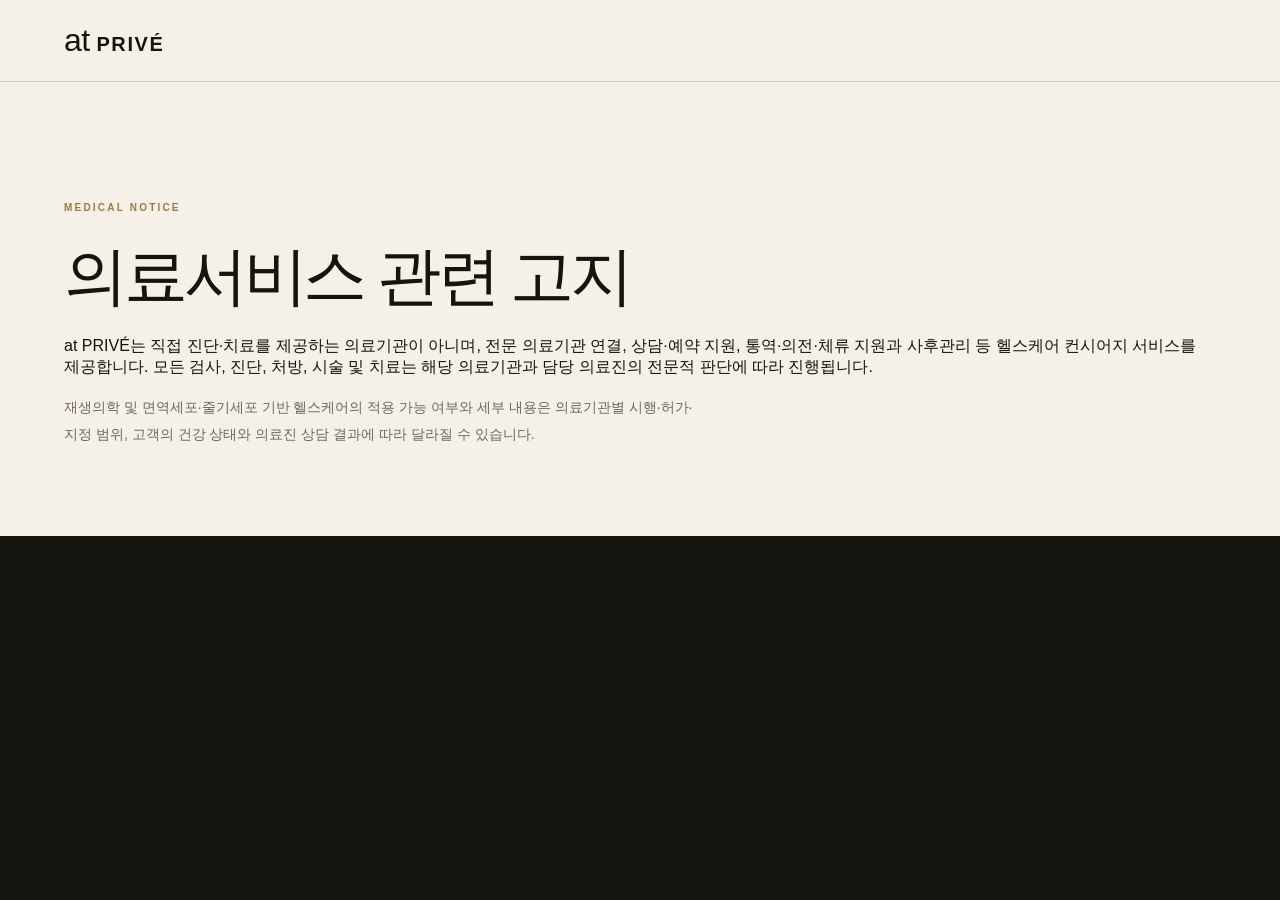
==== medical-notice.html @ 0935069a "Build at PRIVÉ private healthcare V1" ====
<!doctype html><html lang="ko"><head><meta charset="utf-8"><meta name="viewport" content="width=device-width,initial-scale=1"><title>Medical Notice | at PRIVÉ</title><link rel="stylesheet" href="assets/css/styles.css"><link rel="stylesheet" href="assets/css/programs.css"></head><body class="program-detail-page"><header class="sub-header"><a class="brand dark-brand" href="index.html"><span class="brand-at">at</span><span class="brand-prive">PRIVÉ</span></a></header><main><section class="program-hero"><p class="kicker gold">MEDICAL NOTICE</p><h1 style="font-size:64px">의료서비스 관련 고지</h1><p>at PRIVÉ는 직접 진단·치료를 제공하는 의료기관이 아니며, 전문 의료기관 연결, 상담·예약 지원, 통역·의전·체류 지원과 사후관리 등 헬스케어 컨시어지 서비스를 제공합니다. 모든 검사, 진단, 처방, 시술 및 치료는 해당 의료기관과 담당 의료진의 전문적 판단에 따라 진행됩니다.</p><p>재생의학 및 면역세포·줄기세포 기반 헬스케어의 적용 가능 여부와 세부 내용은 의료기관별 시행·허가·지정 범위, 고객의 건강 상태와 의료진 상담 결과에 따라 달라질 수 있습니다.</p></section></main></body></html>
---- assets/css/styles.css ----
:root{
  --ink:#15140f;--ink2:#211e17;--paper:#f5f1e9;--paper2:#ebe5d9;--gold:#b99a61;--gold2:#d8c6a0;
  --white:#fffdf8;--muted:#8a8275;--line:rgba(22,20,15,.15);--line-light:rgba(255,255,255,.16);
  --sans:'Yoon Gothic','윤고딕','YoonGothic','Noto Sans KR','Apple SD Gothic Neo','Malgun Gothic',Arial,sans-serif;
  --header:82px;
}
*{box-sizing:border-box}html{scroll-behavior:smooth;background:var(--ink)}body{margin:0;font-family:var(--sans);color:var(--ink);background:var(--paper);-webkit-font-smoothing:antialiased}a{color:inherit;text-decoration:none}button,input,select,textarea{font:inherit}.noise{position:fixed;inset:0;pointer-events:none;z-index:999;opacity:.035;background-image:url("data:image/svg+xml,%3Csvg viewBox='0 0 180 180' xmlns='http://www.w3.org/2000/svg'%3E%3Cfilter id='n'%3E%3CfeTurbulence type='fractalNoise' baseFrequency='.8' numOctaves='3' stitchTiles='stitch'/%3E%3C/filter%3E%3Crect width='100%25' height='100%25' filter='url(%23n)' opacity='.7'/%3E%3C/svg%3E")}.site-header{position:fixed;z-index:100;top:0;left:0;right:0;height:var(--header);display:flex;align-items:center;padding:0 5vw;color:var(--white);border-bottom:1px solid rgba(255,255,255,.12);background:linear-gradient(180deg,rgba(8,8,7,.75),rgba(8,8,7,.08));backdrop-filter:blur(12px);transition:.3s}.site-header.scrolled{background:rgba(13,12,10,.92)}.brand{display:flex;position:relative;align-items:baseline;min-width:280px;letter-spacing:-.04em}.brand-at{font-size:32px;font-weight:300}.brand-prive{margin-left:7px;font-size:20px;font-weight:700;letter-spacing:.08em}.brand small{position:absolute;top:52px;left:0;font-size:7px;letter-spacing:.18em;opacity:.7}.desktop-nav{display:flex;margin-left:auto;gap:27px}.desktop-nav a,.header-cta{font-size:9px;letter-spacing:.16em;font-weight:700}.desktop-nav a{opacity:.78;transition:.2s}.desktop-nav a:hover{opacity:1;color:var(--gold2)}.header-cta{margin-left:34px;padding:14px 18px;border:1px solid rgba(255,255,255,.6)}.menu-toggle{display:none;margin-left:auto;background:none;border:0;width:42px;height:42px}.menu-toggle span{display:block;width:24px;height:1px;background:currentColor;margin:6px auto}.mobile-menu{display:none}.snap-shell{height:100svh;overflow-y:auto;scroll-snap-type:y mandatory;scroll-behavior:smooth}.chapter{position:relative;min-height:100svh;scroll-snap-align:start;scroll-snap-stop:always;overflow:hidden}.dark{background:var(--ink);color:var(--white)}.ivory{background:var(--paper);color:var(--ink)}.section-shell{width:min(1480px,90vw);height:100%;min-height:100svh;margin:auto;padding:calc(var(--header) + 34px) 0 44px;display:flex;flex-direction:column;justify-content:center}.kicker{margin:0 0 20px;font-size:10px;letter-spacing:.22em;font-weight:700}.gold{color:#9e7b3d}.button{display:inline-flex;min-height:46px;align-items:center;justify-content:center;padding:0 22px;font-size:9px;font-weight:700;letter-spacing:.13em;border:1px solid transparent;transition:.25s}.button.light{background:var(--white);color:var(--ink)}.button.outline{border-color:rgba(255,255,255,.38);color:var(--white);align-self:flex-start}.dark-button{background:var(--ink);color:var(--white)}.text-link{display:inline-flex;gap:18px;align-items:center;font-size:9px;font-weight:700;letter-spacing:.14em;padding-bottom:7px;border-bottom:1px solid currentColor}.text-link.dark{color:var(--ink)}.reveal{opacity:0;transform:translateY(18px);transition:opacity .8s ease,transform .8s ease}.reveal.visible{opacity:1;transform:none}
.hero{background:radial-gradient(circle at 70% 48%,#403724 0,#1b1913 36%,#0c0c0a 72%);color:var(--white)}.hero-inner{position:relative;z-index:3;width:min(1500px,88vw);height:100svh;margin:auto;padding-top:var(--header);display:grid;grid-template-columns:.95fr 1.05fr;align-items:center;gap:6vw}.hero-glow{position:absolute;width:42vw;height:42vw;right:4vw;top:18vh;background:radial-gradient(circle,rgba(212,186,132,.12),transparent 65%);filter:blur(10px)}.hero-orbit{position:absolute;border:1px solid rgba(214,194,155,.11);border-radius:50%;right:-8vw;top:5vh}.orbit-a{width:68vw;height:68vw;animation:spin 60s linear infinite}.orbit-b{width:48vw;height:48vw;right:2vw;top:20vh;animation:spinReverse 42s linear infinite}.hero-copy h1{margin:0 0 27px;font-size:clamp(46px,5.4vw,82px);font-weight:300;line-height:1.08;letter-spacing:-.065em}.hero-copy h1 em{font-style:normal;color:var(--gold2)}.hero-lead{max-width:670px;margin:0;color:rgba(255,255,255,.62);font-size:14px;line-height:1.9}.hero-lead strong{color:var(--white);font-weight:500}.hero-actions{display:flex;gap:30px;align-items:center;margin-top:32px}.hero-promise{display:flex;gap:26px;margin-top:36px;font-size:8px;letter-spacing:.16em;color:rgba(255,255,255,.5)}.hero-promise span+span:before{content:'·';margin-right:26px;color:var(--gold)}.hero-stage{position:relative;aspect-ratio:1;max-width:660px;width:100%;justify-self:end}.stage-ring{position:absolute;border:1px solid rgba(214,194,155,.16);border-radius:50%;inset:4%;animation:spin 38s linear infinite}.stage-ring.r2{inset:19%;border-color:rgba(214,194,155,.23);animation:spinReverse 28s linear infinite}.stage-ring.r3{inset:35%;border-color:rgba(214,194,155,.28);animation:spin 21s linear infinite}.stage-core{position:absolute;inset:39%;display:flex;flex-direction:column;align-items:center;justify-content:center;border-radius:50%;background:radial-gradient(circle,rgba(216,198,160,.18),rgba(255,255,255,.02));box-shadow:0 0 80px rgba(185,154,97,.12)}.stage-core small{font-size:36px;font-weight:200;line-height:.8;color:var(--gold2)}.stage-core strong{font-size:13px;letter-spacing:.14em}.stage-core span{margin-top:12px;font-size:6px;letter-spacing:.14em;opacity:.5}.stage-note{position:absolute;width:180px;padding:18px;border:1px solid rgba(255,255,255,.16);background:rgba(20,18,13,.28);backdrop-filter:blur(10px)}.stage-note b{color:var(--gold2);font-size:10px}.stage-note span{display:block;margin:18px 0 4px;font-size:9px;letter-spacing:.14em;font-weight:700}.stage-note small{font-size:8px;opacity:.52}.note-1{top:12%;left:-6%}.note-2{right:-4%;top:43%}.note-3{bottom:4%;left:9%}.scroll-cue{position:absolute;z-index:5;bottom:18px;left:50%;transform:translateX(-50%);font-size:7px;letter-spacing:.16em;opacity:.45}.scroll-cue i{display:block;width:1px;height:22px;margin:7px auto 0;background:linear-gradient(var(--white),transparent);animation:pulse 1.8s infinite}
.split-layout{display:grid;grid-template-columns:.72fr 1.28fr;gap:7vw;align-items:center}.section-title h2,.chapter-heading h2,.access-intro h2,.network-copy h2,.service-journey h2,.contact-copy h2{margin:0 0 25px;font-size:clamp(38px,4.3vw,66px);font-weight:300;line-height:1.14;letter-spacing:-.055em}.section-title>p:not(.kicker),.access-intro>p,.service-journey>p,.contact-copy>p{max-width:530px;color:#6f685c;font-size:14px;line-height:1.9}.philosophy-grid{display:grid;grid-template-columns:1fr 1fr;border-top:1px solid var(--line);border-left:1px solid var(--line)}.lux-card{min-height:285px;padding:30px;border-right:1px solid var(--line);border-bottom:1px solid var(--line);background:rgba(255,255,255,.28)}.lux-card span{font-size:9px;color:var(--gold);letter-spacing:.14em}.lux-card h3{margin:55px 0 10px;font-size:10px;letter-spacing:.16em}.lux-card strong{display:block;font-size:19px;font-weight:500}.lux-card p{margin-top:14px;color:#756e62;font-size:12px;line-height:1.75}
.chapter-heading{display:grid;grid-template-columns:1fr .65fr;gap:10vw;align-items:end;margin-bottom:42px}.chapter-heading>p{color:rgba(255,255,255,.55);font-size:13px;line-height:1.85}.journey-grid{display:grid;grid-template-columns:repeat(4,1fr);border-top:1px solid var(--line-light);border-left:1px solid var(--line-light);margin-bottom:28px}.journey-card{position:relative;min-height:360px;padding:30px;border-right:1px solid var(--line-light);border-bottom:1px solid var(--line-light);transition:.3s}.journey-card:hover{background:rgba(255,255,255,.04)}.journey-card b{font-size:12px;color:var(--gold2)}.journey-card h3{margin:82px 0 18px;font-size:17px;line-height:1.25;letter-spacing:.03em}.journey-card p{font-size:12px;line-height:1.8;color:rgba(255,255,255,.54)}.journey-card span{position:absolute;bottom:28px;left:30px;font-size:8px;letter-spacing:.15em;color:var(--gold2)}
.access-layout{display:grid;grid-template-columns:.72fr 1.28fr;gap:8vw;align-items:center}.access-list{border-top:1px solid var(--line)}.access-list a{display:grid;grid-template-columns:56px 1fr 1.1fr;gap:20px;align-items:center;min-height:77px;border-bottom:1px solid var(--line);transition:.2s}.access-list a:hover{padding-left:8px;background:rgba(255,255,255,.45)}.access-list span{font-size:10px;color:var(--gold)}.access-list strong{font-size:10px;letter-spacing:.12em}.access-list small{font-size:11px;color:#766f64}
.network{isolation:isolate}.network canvas{position:absolute;inset:0;width:100%;height:100%}.network:after{content:'';position:absolute;inset:0;background:linear-gradient(90deg,rgba(10,10,8,.95) 0,rgba(10,10,8,.52) 42%,rgba(10,10,8,.18) 70%,rgba(10,10,8,.6) 100%);z-index:1;pointer-events:none}.network-overlay{position:relative;z-index:2;width:min(1480px,90vw);height:100svh;margin:auto;display:flex;align-items:center;justify-content:space-between}.network-copy{max-width:630px}.network-copy p:not(.kicker){max-width:500px;color:rgba(255,255,255,.54);line-height:1.85;font-size:13px}.network-legend{align-self:flex-end;margin-bottom:8vh;display:grid;gap:13px;font-size:8px;letter-spacing:.13em;color:rgba(255,255,255,.6)}.network-legend i{display:inline-block;width:7px;height:7px;margin-right:11px;border:1px solid var(--gold2);border-radius:50%;box-shadow:0 0 13px var(--gold)}
.service-layout{display:grid;grid-template-columns:.8fr 1.2fr;gap:8vw;align-items:center}.journey-file{border:1px solid var(--line);background:#fbf8f1;box-shadow:0 28px 80px rgba(66,55,37,.09)}.file-head{display:flex;justify-content:space-between;padding:18px 22px;border-bottom:1px solid var(--line);font-size:8px;letter-spacing:.14em}.file-head b{font-weight:700}.journey-file ol{list-style:none;margin:0;padding:0}.journey-file li{display:grid;grid-template-columns:50px 1fr;gap:20px;padding:20px 22px;border-bottom:1px solid var(--line)}.journey-file li:last-child{border:0}.journey-file li>span{color:var(--gold);font-size:10px}.journey-file strong{display:block;font-size:10px;letter-spacing:.12em}.journey-file small{display:block;margin-top:7px;color:#746c60;font-size:11px}
.founder-layout{display:grid;grid-template-columns:.72fr 1.28fr;gap:7vw;align-items:center}.founder-photo-placeholder{height:min(70svh,700px);border:1px solid rgba(255,255,255,.17);background:radial-gradient(circle at 50% 35%,rgba(216,198,160,.12),transparent 35%),linear-gradient(145deg,#25231d,#0c0c0a);display:flex;flex-direction:column;align-items:center;justify-content:center;color:rgba(255,255,255,.35)}.founder-photo-placeholder span{font-size:10px;letter-spacing:.3em}.founder-photo-placeholder small{margin-top:14px;font-size:7px;letter-spacing:.18em}.founder-profile h2{font-size:clamp(42px,4.7vw,72px);font-weight:300;letter-spacing:-.04em;margin:0}.founder-role{color:var(--gold2);font-size:11px;letter-spacing:.13em}.founder-message{max-width:720px;margin:28px 0 34px;color:rgba(255,255,255,.68);font-size:14px;line-height:1.85}.competency-grid{display:grid;grid-template-columns:1fr 1fr;border-top:1px solid var(--line-light);border-left:1px solid var(--line-light);margin-bottom:28px}.competency-grid article{padding:20px;border-right:1px solid var(--line-light);border-bottom:1px solid var(--line-light)}.competency-grid span{font-size:8px;color:var(--gold2)}.competency-grid strong{display:block;margin:12px 0 6px;font-size:9px;letter-spacing:.1em}.competency-grid small{font-size:10px;color:rgba(255,255,255,.48)}
.contact-layout{display:grid;grid-template-columns:.8fr 1.2fr;gap:8vw;align-items:center}.contact-meta{margin-top:34px;border-top:1px solid var(--line)}.contact-meta>div{display:grid;grid-template-columns:130px 1fr;align-items:center;padding:17px 0;border-bottom:1px solid var(--line)}.contact-meta span{font-size:8px;letter-spacing:.14em;color:var(--gold)}.contact-meta a{font-size:13px}.private-form{padding:31px;border:1px solid var(--line);background:#fbf8f1}.form-top{display:flex;justify-content:space-between;margin-bottom:25px;padding-bottom:17px;border-bottom:1px solid var(--line);font-size:9px;letter-spacing:.14em}.private-form label{display:block;margin-bottom:17px;font-size:7px;letter-spacing:.13em;color:#6d6559}.private-form input,.private-form select,.private-form textarea{display:block;width:100%;margin-top:7px;padding:10px 0;background:transparent;border:0;border-bottom:1px solid #bdb4a4;border-radius:0;outline:none;color:var(--ink)}.private-form textarea{resize:vertical}.form-row{display:grid;grid-template-columns:1fr 1fr;gap:25px}.form-note{font-size:9px;line-height:1.6;color:#8b8173}.footer{position:absolute;bottom:0;left:0;right:0;display:grid;grid-template-columns:1fr 1fr 1fr;align-items:center;padding:17px 5vw;border-top:1px solid var(--line);font-size:8px}.footer>div{display:flex;gap:15px;align-items:baseline}.footer strong{font-size:15px}.footer small{letter-spacing:.08em;color:#807769}.footer p{text-align:center;color:#7e766b}.footer nav{justify-self:end;display:flex;gap:18px;letter-spacing:.12em}
.concierge-fab{position:fixed;z-index:90;right:25px;bottom:25px;width:92px;height:92px;border:1px solid rgba(216,198,160,.55);border-radius:50%;background:rgba(17,16,13,.94);color:var(--white);box-shadow:0 10px 35px rgba(0,0,0,.2);backdrop-filter:blur(12px);cursor:pointer}.concierge-fab span,.concierge-fab strong{display:block;font-size:7px;letter-spacing:.13em}.concierge-fab strong{font-size:8px;margin-top:4px}.concierge-fab i{position:absolute;top:13px;right:14px;width:7px;height:7px;border-radius:50%;background:var(--gold2);box-shadow:0 0 12px var(--gold2)}.concierge-panel{position:fixed;z-index:150;right:24px;bottom:24px;width:min(390px,calc(100vw - 48px));padding:35px;background:var(--paper);box-shadow:0 30px 90px rgba(0,0,0,.35);transform:translateY(120%);transition:.35s}.concierge-panel.open{transform:none}.concierge-panel h3{font-size:27px;font-weight:400}.concierge-panel p:not(.kicker){font-size:12px;line-height:1.8;color:#776e61}.panel-close{position:absolute;right:17px;top:12px;background:none;border:0;font-size:24px;font-weight:200;cursor:pointer}
@keyframes spin{to{transform:rotate(360deg)}}@keyframes spinReverse{to{transform:rotate(-360deg)}}@keyframes pulse{0%,100%{opacity:.2;transform:scaleY(.7)}50%{opacity:1;transform:scaleY(1)}}
@media(max-width:1120px){.desktop-nav,.header-cta{display:none}.menu-toggle{display:block;color:var(--white)}.mobile-menu{display:flex;position:fixed;z-index:95;inset:var(--header) 0 0;background:var(--paper);color:var(--ink);padding:40px 6vw;flex-direction:column;gap:25px;transform:translateY(-120%);transition:.35s}.mobile-menu.open{transform:none}.mobile-menu a{font-size:15px;letter-spacing:.08em;border-bottom:1px solid var(--line);padding-bottom:15px}.hero-inner{grid-template-columns:1fr 1fr}.hero-stage{max-width:520px}.split-layout,.access-layout,.service-layout,.founder-layout,.contact-layout{gap:4vw}.journey-grid{grid-template-columns:1fr 1fr}.journey-card{min-height:260px}.section-shell{padding-top:calc(var(--header) + 22px)}.chapter-heading{margin-bottom:24px}.founder-photo-placeholder{height:58svh}.footer{position:static;margin-top:28px}.contact .section-shell{justify-content:flex-start;padding-top:calc(var(--header) + 35px)}}
@media(max-width:760px){:root{--header:66px}.snap-shell{scroll-snap-type:y proximity}.chapter{min-height:100svh;overflow:visible}.site-header{padding:0 20px}.brand{min-width:auto}.brand-at{font-size:28px}.brand-prive{font-size:17px}.brand small{display:none}.hero-inner{height:auto;min-height:100svh;grid-template-columns:1fr;padding:calc(var(--header) + 45px) 0 55px}.hero-copy h1{font-size:51px}.hero-lead{font-size:12px}.hero-actions{align-items:flex-start;flex-direction:column}.hero-promise{gap:8px;flex-wrap:wrap}.hero-promise span+span:before{margin-right:8px}.hero-stage{display:none}.section-shell{min-height:100svh;width:88vw;padding:calc(var(--header) + 35px) 0 45px}.split-layout,.access-layout,.service-layout,.founder-layout,.contact-layout{display:block}.section-title h2,.chapter-heading h2,.access-intro h2,.network-copy h2,.service-journey h2,.contact-copy h2{font-size:42px}.philosophy-grid{margin-top:30px;grid-template-columns:1fr 1fr}.lux-card{min-height:210px;padding:20px}.lux-card h3{margin-top:30px}.chapter-heading{display:block}.chapter-heading>p{margin-bottom:24px}.journey-grid{grid-template-columns:1fr}.journey-card{min-height:190px}.journey-card h3{margin-top:35px}.access-list{margin-top:30px}.access-list a{grid-template-columns:42px 1fr}.access-list small{grid-column:2}.network-overlay{width:88vw;display:block;padding-top:calc(var(--header) + 60px)}.network-copy h2{font-size:44px}.network-legend{position:absolute;bottom:30px;left:0;margin:0}.journey-file{margin-top:30px}.founder-photo-placeholder{height:45svh;margin-bottom:35px}.founder-profile h2{font-size:48px}.competency-grid{grid-template-columns:1fr}.private-form{margin-top:30px;padding:22px}.form-row{grid-template-columns:1fr;gap:0}.footer{display:block;text-align:left;padding:20px 6vw}.footer p{text-align:left}.footer nav{margin-top:10px}.concierge-fab{width:72px;height:72px;right:14px;bottom:14px}.concierge-fab span{display:none}.contact{padding-bottom:0}}
@media(max-width:480px){.philosophy-grid{grid-template-columns:1fr}.hero-copy h1{font-size:46px}.lux-card{min-height:180px}.access-list strong{font-size:9px}.contact-meta>div{grid-template-columns:95px 1fr}}
@media(prefers-reduced-motion:reduce){*{animation:none!important;transition:none!important;scroll-behavior:auto!important}.reveal{opacity:1;transform:none}}
---- assets/css/programs.css ----
.programs-page,.program-detail-page{background:var(--paper);color:var(--ink)}.sub-header{position:sticky;top:0;z-index:50;height:82px;display:flex;align-items:center;padding:0 5vw;background:rgba(245,241,233,.94);border-bottom:1px solid var(--line);backdrop-filter:blur(12px)}.dark-brand{color:var(--ink)}.sub-header nav{margin-left:auto;display:flex;gap:25px}.sub-header nav a{font-size:8px;letter-spacing:.15em;font-weight:700}.program-hero{width:min(1380px,90vw);margin:0 auto;padding:120px 0 75px}.program-hero h1{font-size:clamp(60px,8vw,120px);font-weight:300;letter-spacing:-.065em;margin:0}.program-hero>p:last-child{max-width:640px;color:#70685c;line-height:1.9;font-size:14px}.program-catalog{width:min(1380px,90vw);margin:auto;padding-bottom:120px}.program-tabs{display:flex;border-bottom:1px solid var(--line);margin-bottom:35px}.program-tabs button{background:none;border:0;padding:17px 28px 17px 0;margin-right:32px;font-size:9px;letter-spacing:.14em;color:#857d70;cursor:pointer}.program-tabs button.active{color:var(--ink);font-weight:700;border-bottom:2px solid var(--ink)}.program-grid{display:grid;grid-template-columns:repeat(3,1fr);border-top:1px solid var(--line);border-left:1px solid var(--line)}.program-tile{position:relative;min-height:360px;padding:30px;border-right:1px solid var(--line);border-bottom:1px solid var(--line);background:rgba(255,255,255,.25);transition:.25s}.program-tile:hover{background:#fff;transform:translateY(-2px);box-shadow:0 25px 60px rgba(53,43,29,.07)}.program-tile .type{font-size:8px;color:var(--gold);letter-spacing:.15em}.program-tile h2{font-size:18px;margin:65px 0 9px;line-height:1.25}.program-tile h3{margin:0;font-size:13px;font-weight:400;color:#6f675b}.program-tile p{font-size:11px;line-height:1.8;color:#82796b;margin-top:18px}.program-tile .tags{position:absolute;bottom:25px;left:30px;right:30px;display:flex;flex-wrap:wrap;gap:7px}.program-tile .tags span{font-size:7px;letter-spacing:.09em;padding:5px 7px;border:1px solid var(--line)}.catalog-cta{min-height:420px;background:var(--ink);color:var(--white);display:flex;align-items:center;justify-content:space-between;padding:70px max(5vw,calc((100vw - 1380px)/2))}.catalog-cta h2{font-size:46px;font-weight:300;letter-spacing:-.05em}.program-detail-loading{min-height:70vh;display:grid;place-items:center}.detail-hero{min-height:72vh;padding:140px max(5vw,calc((100vw - 1380px)/2)) 80px;background:var(--ink);color:var(--white);display:flex;flex-direction:column;justify-content:flex-end}.detail-hero .type{font-size:9px;letter-spacing:.17em;color:var(--gold2)}.detail-hero h1{font-size:clamp(50px,7vw,102px);font-weight:300;letter-spacing:-.055em;margin:22px 0 8px;line-height:1}.detail-hero h2{font-size:24px;font-weight:400;color:var(--gold2);margin:0 0 28px}.detail-hero p{max-width:760px;color:rgba(255,255,255,.64);font-size:14px;line-height:1.9}.detail-body{width:min(1380px,90vw);margin:auto;padding:90px 0}.detail-columns{display:grid;grid-template-columns:.72fr 1.28fr;gap:8vw}.detail-intro h3{font-size:34px;font-weight:300;margin:0 0 20px}.detail-intro p{font-size:13px;line-height:1.9;color:#756d61}.detail-list{border-top:1px solid var(--line)}.detail-list h4{font-size:9px;letter-spacing:.16em;margin:28px 0;color:var(--gold)}.detail-list ul,.detail-list ol{list-style:none;padding:0;margin:0}.detail-list li{padding:17px 0;border-bottom:1px solid var(--line);font-size:13px;color:#625b51}.detail-list ol{counter-reset:steps}.detail-list ol li{display:grid;grid-template-columns:55px 1fr}.detail-list ol li:before{counter-increment:steps;content:'0' counter(steps);color:var(--gold);font-size:9px}.medical-disclaimer{margin-top:60px;padding:25px;border:1px solid var(--line);font-size:10px;line-height:1.8;color:#756d61;background:#fbf8f1}.detail-cta{margin-top:55px;display:flex;gap:25px;align-items:center}.loading{grid-column:1/-1;padding:50px}.not-found{min-height:70vh;display:grid;place-items:center;text-align:center}
@media(max-width:900px){.program-grid{grid-template-columns:1fr 1fr}.detail-columns{grid-template-columns:1fr}.program-tile{min-height:310px}}@media(max-width:620px){.sub-header{height:66px;padding:0 20px}.sub-header .brand small{display:none}.sub-header nav a:first-child{display:none}.program-hero{padding:95px 0 50px}.program-hero h1{font-size:64px}.program-tabs{overflow:auto}.program-tabs button{white-space:nowrap}.program-grid{grid-template-columns:1fr}.program-tile{min-height:280px}.catalog-cta{display:block;padding:55px 6vw}.catalog-cta h2{font-size:38px}.detail-hero{min-height:64vh;padding:110px 6vw 55px}.detail-hero h1{font-size:52px}.detail-body{padding:60px 0}.detail-intro h3{font-size:30px}.detail-cta{align-items:flex-start;flex-direction:column}}
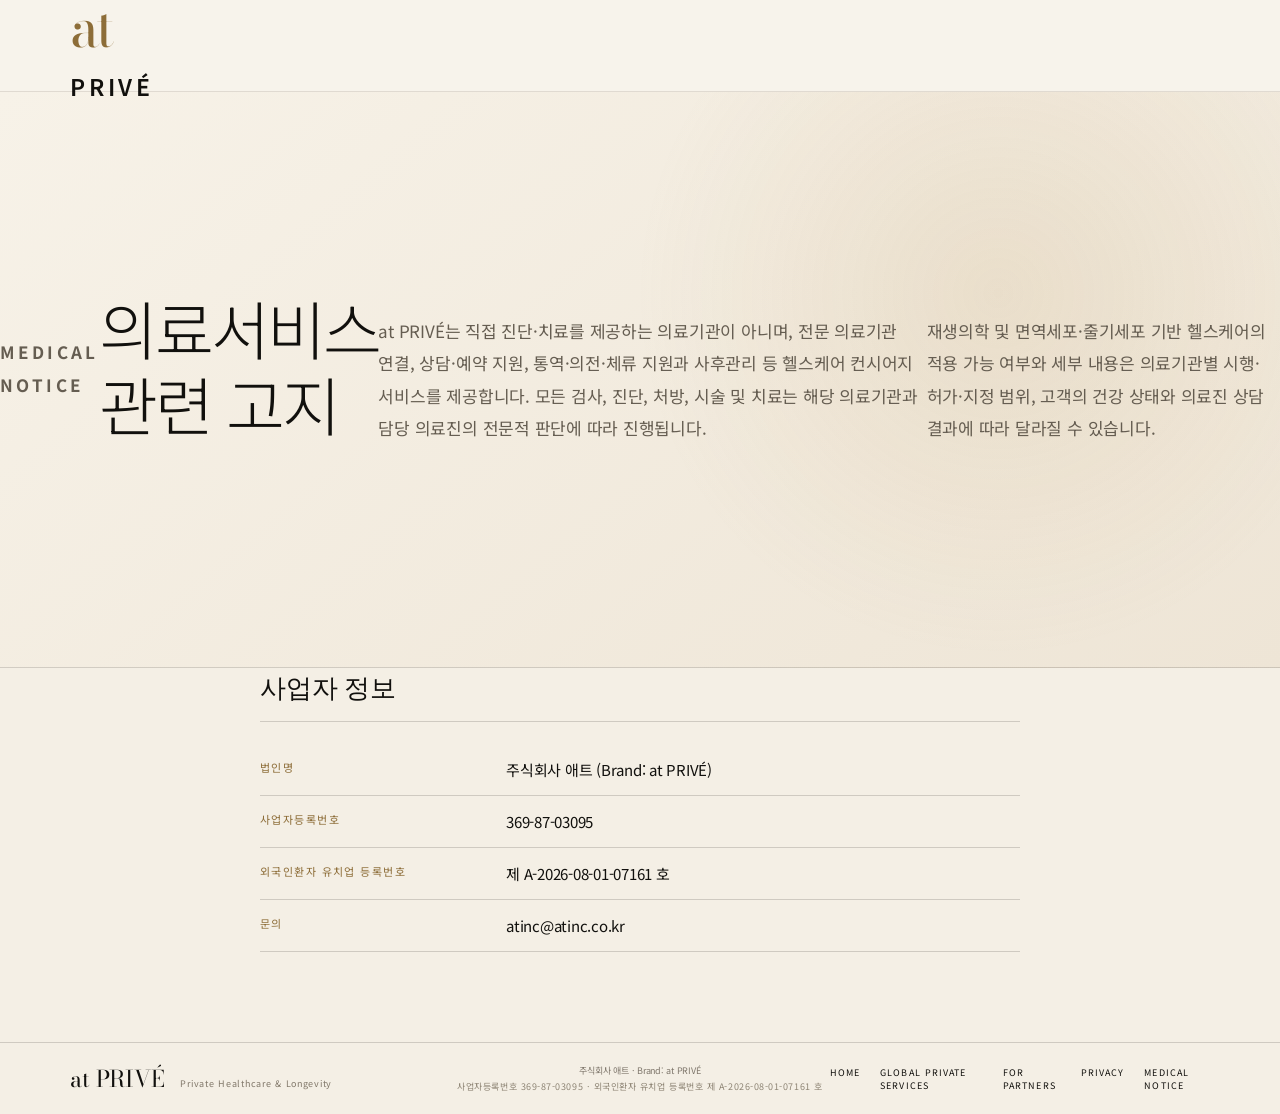
==== commit 3bf90c72: "사업자등록번호·외국인환자 유치업 등록번호 전 페이지 표기" ====
--- a/medical-notice.html
+++ b/medical-notice.html
@@ -1 +1 @@
-<!doctype html><html lang="ko"><head><meta charset="utf-8"><meta name="viewport" content="width=device-width,initial-scale=1"><title>Medical Notice | at PRIVÉ</title><link rel="stylesheet" href="assets/css/styles.css"><link rel="stylesheet" href="assets/css/programs.css"></head><body class="program-detail-page"><header class="sub-header"><a class="brand dark-brand" href="index.html"><span class="brand-at">at</span><span class="brand-prive">PRIVÉ</span></a></header><main><section class="program-hero"><p class="kicker gold">MEDICAL NOTICE</p><h1 style="font-size:64px">의료서비스 관련 고지</h1><p>at PRIVÉ는 직접 진단·치료를 제공하는 의료기관이 아니며, 전문 의료기관 연결, 상담·예약 지원, 통역·의전·체류 지원과 사후관리 등 헬스케어 컨시어지 서비스를 제공합니다. 모든 검사, 진단, 처방, 시술 및 치료는 해당 의료기관과 담당 의료진의 전문적 판단에 따라 진행됩니다.</p><p>재생의학 및 면역세포·줄기세포 기반 헬스케어의 적용 가능 여부와 세부 내용은 의료기관별 시행·허가·지정 범위, 고객의 건강 상태와 의료진 상담 결과에 따라 달라질 수 있습니다.</p></section></main></body></html>
+<!doctype html><html lang="ko"><head><meta charset="utf-8"><meta name="viewport" content="width=device-width,initial-scale=1"><title>Medical Notice | at PRIVÉ</title><link rel="stylesheet" href="assets/css/styles.css"><link rel="stylesheet" href="assets/css/programs.css"></head><body class="program-detail-page"><header class="sub-header"><a class="brand dark-brand" href="index.html"><span class="brand-at">at</span><span class="brand-prive">PRIVÉ</span></a></header><main><section class="program-hero"><p class="kicker gold">MEDICAL NOTICE</p><h1 style="font-size:64px">의료서비스 관련 고지</h1><p>at PRIVÉ는 직접 진단·치료를 제공하는 의료기관이 아니며, 전문 의료기관 연결, 상담·예약 지원, 통역·의전·체류 지원과 사후관리 등 헬스케어 컨시어지 서비스를 제공합니다. 모든 검사, 진단, 처방, 시술 및 치료는 해당 의료기관과 담당 의료진의 전문적 판단에 따라 진행됩니다.</p><p>재생의학 및 면역세포·줄기세포 기반 헬스케어의 적용 가능 여부와 세부 내용은 의료기관별 시행·허가·지정 범위, 고객의 건강 상태와 의료진 상담 결과에 따라 달라질 수 있습니다.</p></section><section class="legal-info"><h2>사업자 정보</h2><dl><div><dt>법인명</dt><dd>주식회사 애트 (Brand: at PRIVÉ)</dd></div><div><dt>사업자등록번호</dt><dd>369-87-03095</dd></div><div><dt>외국인환자 유치업 등록번호</dt><dd>제 A-2026-08-01-07161 호</dd></div><div><dt>문의</dt><dd><a href="mailto:atinc@atinc.co.kr">atinc@atinc.co.kr</a></dd></div></dl></section></main><footer class="footer page-footer"><div><strong>at PRIVÉ</strong><small>Private Healthcare &amp; Longevity</small></div><p>주식회사 애트 · Brand: at PRIVÉ<small><span>사업자등록번호 369-87-03095</span> · <span>외국인환자 유치업 등록번호 제 A-2026-08-01-07161 호</span></small></p><nav><a href="index.html">HOME</a><a href="private-services.html">GLOBAL PRIVATE SERVICES</a><a href="partners.html">FOR PARTNERS</a><a href="privacy.html">PRIVACY</a><a href="medical-notice.html">MEDICAL NOTICE</a></nav></footer></body></html>
--- a/assets/css/styles.css
+++ b/assets/css/styles.css
@@ -1,21 +1,2329 @@
+@import url("https://fonts.googleapis.com/css2?family=Bodoni+Moda:opsz,wght@6..96,400;6..96,500&family=Cormorant+Garamond:ital,wght@0,400;0,500;1,400&family=Noto+Sans+KR:wght@300;400;500;600;700&display=swap");
 :root{
-  --ink:#15140f;--ink2:#211e17;--paper:#f5f1e9;--paper2:#ebe5d9;--gold:#b99a61;--gold2:#d8c6a0;
-  --white:#fffdf8;--muted:#8a8275;--line:rgba(22,20,15,.15);--line-light:rgba(255,255,255,.16);
-  --sans:'Yoon Gothic','윤고딕','YoonGothic','Noto Sans KR','Apple SD Gothic Neo','Malgun Gothic',Arial,sans-serif;
-  --header:82px;
-}
-*{box-sizing:border-box}html{scroll-behavior:smooth;background:var(--ink)}body{margin:0;font-family:var(--sans);color:var(--ink);background:var(--paper);-webkit-font-smoothing:antialiased}a{color:inherit;text-decoration:none}button,input,select,textarea{font:inherit}.noise{position:fixed;inset:0;pointer-events:none;z-index:999;opacity:.035;background-image:url("data:image/svg+xml,%3Csvg viewBox='0 0 180 180' xmlns='http://www.w3.org/2000/svg'%3E%3Cfilter id='n'%3E%3CfeTurbulence type='fractalNoise' baseFrequency='.8' numOctaves='3' stitchTiles='stitch'/%3E%3C/filter%3E%3Crect width='100%25' height='100%25' filter='url(%23n)' opacity='.7'/%3E%3C/svg%3E")}.site-header{position:fixed;z-index:100;top:0;left:0;right:0;height:var(--header);display:flex;align-items:center;padding:0 5vw;color:var(--white);border-bottom:1px solid rgba(255,255,255,.12);background:linear-gradient(180deg,rgba(8,8,7,.75),rgba(8,8,7,.08));backdrop-filter:blur(12px);transition:.3s}.site-header.scrolled{background:rgba(13,12,10,.92)}.brand{display:flex;position:relative;align-items:baseline;min-width:280px;letter-spacing:-.04em}.brand-at{font-size:32px;font-weight:300}.brand-prive{margin-left:7px;font-size:20px;font-weight:700;letter-spacing:.08em}.brand small{position:absolute;top:52px;left:0;font-size:7px;letter-spacing:.18em;opacity:.7}.desktop-nav{display:flex;margin-left:auto;gap:27px}.desktop-nav a,.header-cta{font-size:9px;letter-spacing:.16em;font-weight:700}.desktop-nav a{opacity:.78;transition:.2s}.desktop-nav a:hover{opacity:1;color:var(--gold2)}.header-cta{margin-left:34px;padding:14px 18px;border:1px solid rgba(255,255,255,.6)}.menu-toggle{display:none;margin-left:auto;background:none;border:0;width:42px;height:42px}.menu-toggle span{display:block;width:24px;height:1px;background:currentColor;margin:6px auto}.mobile-menu{display:none}.snap-shell{height:100svh;overflow-y:auto;scroll-snap-type:y mandatory;scroll-behavior:smooth}.chapter{position:relative;min-height:100svh;scroll-snap-align:start;scroll-snap-stop:always;overflow:hidden}.dark{background:var(--ink);color:var(--white)}.ivory{background:var(--paper);color:var(--ink)}.section-shell{width:min(1480px,90vw);height:100%;min-height:100svh;margin:auto;padding:calc(var(--header) + 34px) 0 44px;display:flex;flex-direction:column;justify-content:center}.kicker{margin:0 0 20px;font-size:10px;letter-spacing:.22em;font-weight:700}.gold{color:#9e7b3d}.button{display:inline-flex;min-height:46px;align-items:center;justify-content:center;padding:0 22px;font-size:9px;font-weight:700;letter-spacing:.13em;border:1px solid transparent;transition:.25s}.button.light{background:var(--white);color:var(--ink)}.button.outline{border-color:rgba(255,255,255,.38);color:var(--white);align-self:flex-start}.dark-button{background:var(--ink);color:var(--white)}.text-link{display:inline-flex;gap:18px;align-items:center;font-size:9px;font-weight:700;letter-spacing:.14em;padding-bottom:7px;border-bottom:1px solid currentColor}.text-link.dark{color:var(--ink)}.reveal{opacity:0;transform:translateY(18px);transition:opacity .8s ease,transform .8s ease}.reveal.visible{opacity:1;transform:none}
-.hero{background:radial-gradient(circle at 70% 48%,#403724 0,#1b1913 36%,#0c0c0a 72%);color:var(--white)}.hero-inner{position:relative;z-index:3;width:min(1500px,88vw);height:100svh;margin:auto;padding-top:var(--header);display:grid;grid-template-columns:.95fr 1.05fr;align-items:center;gap:6vw}.hero-glow{position:absolute;width:42vw;height:42vw;right:4vw;top:18vh;background:radial-gradient(circle,rgba(212,186,132,.12),transparent 65%);filter:blur(10px)}.hero-orbit{position:absolute;border:1px solid rgba(214,194,155,.11);border-radius:50%;right:-8vw;top:5vh}.orbit-a{width:68vw;height:68vw;animation:spin 60s linear infinite}.orbit-b{width:48vw;height:48vw;right:2vw;top:20vh;animation:spinReverse 42s linear infinite}.hero-copy h1{margin:0 0 27px;font-size:clamp(46px,5.4vw,82px);font-weight:300;line-height:1.08;letter-spacing:-.065em}.hero-copy h1 em{font-style:normal;color:var(--gold2)}.hero-lead{max-width:670px;margin:0;color:rgba(255,255,255,.62);font-size:14px;line-height:1.9}.hero-lead strong{color:var(--white);font-weight:500}.hero-actions{display:flex;gap:30px;align-items:center;margin-top:32px}.hero-promise{display:flex;gap:26px;margin-top:36px;font-size:8px;letter-spacing:.16em;color:rgba(255,255,255,.5)}.hero-promise span+span:before{content:'·';margin-right:26px;color:var(--gold)}.hero-stage{position:relative;aspect-ratio:1;max-width:660px;width:100%;justify-self:end}.stage-ring{position:absolute;border:1px solid rgba(214,194,155,.16);border-radius:50%;inset:4%;animation:spin 38s linear infinite}.stage-ring.r2{inset:19%;border-color:rgba(214,194,155,.23);animation:spinReverse 28s linear infinite}.stage-ring.r3{inset:35%;border-color:rgba(214,194,155,.28);animation:spin 21s linear infinite}.stage-core{position:absolute;inset:39%;display:flex;flex-direction:column;align-items:center;justify-content:center;border-radius:50%;background:radial-gradient(circle,rgba(216,198,160,.18),rgba(255,255,255,.02));box-shadow:0 0 80px rgba(185,154,97,.12)}.stage-core small{font-size:36px;font-weight:200;line-height:.8;color:var(--gold2)}.stage-core strong{font-size:13px;letter-spacing:.14em}.stage-core span{margin-top:12px;font-size:6px;letter-spacing:.14em;opacity:.5}.stage-note{position:absolute;width:180px;padding:18px;border:1px solid rgba(255,255,255,.16);background:rgba(20,18,13,.28);backdrop-filter:blur(10px)}.stage-note b{color:var(--gold2);font-size:10px}.stage-note span{display:block;margin:18px 0 4px;font-size:9px;letter-spacing:.14em;font-weight:700}.stage-note small{font-size:8px;opacity:.52}.note-1{top:12%;left:-6%}.note-2{right:-4%;top:43%}.note-3{bottom:4%;left:9%}.scroll-cue{position:absolute;z-index:5;bottom:18px;left:50%;transform:translateX(-50%);font-size:7px;letter-spacing:.16em;opacity:.45}.scroll-cue i{display:block;width:1px;height:22px;margin:7px auto 0;background:linear-gradient(var(--white),transparent);animation:pulse 1.8s infinite}
-.split-layout{display:grid;grid-template-columns:.72fr 1.28fr;gap:7vw;align-items:center}.section-title h2,.chapter-heading h2,.access-intro h2,.network-copy h2,.service-journey h2,.contact-copy h2{margin:0 0 25px;font-size:clamp(38px,4.3vw,66px);font-weight:300;line-height:1.14;letter-spacing:-.055em}.section-title>p:not(.kicker),.access-intro>p,.service-journey>p,.contact-copy>p{max-width:530px;color:#6f685c;font-size:14px;line-height:1.9}.philosophy-grid{display:grid;grid-template-columns:1fr 1fr;border-top:1px solid var(--line);border-left:1px solid var(--line)}.lux-card{min-height:285px;padding:30px;border-right:1px solid var(--line);border-bottom:1px solid var(--line);background:rgba(255,255,255,.28)}.lux-card span{font-size:9px;color:var(--gold);letter-spacing:.14em}.lux-card h3{margin:55px 0 10px;font-size:10px;letter-spacing:.16em}.lux-card strong{display:block;font-size:19px;font-weight:500}.lux-card p{margin-top:14px;color:#756e62;font-size:12px;line-height:1.75}
-.chapter-heading{display:grid;grid-template-columns:1fr .65fr;gap:10vw;align-items:end;margin-bottom:42px}.chapter-heading>p{color:rgba(255,255,255,.55);font-size:13px;line-height:1.85}.journey-grid{display:grid;grid-template-columns:repeat(4,1fr);border-top:1px solid var(--line-light);border-left:1px solid var(--line-light);margin-bottom:28px}.journey-card{position:relative;min-height:360px;padding:30px;border-right:1px solid var(--line-light);border-bottom:1px solid var(--line-light);transition:.3s}.journey-card:hover{background:rgba(255,255,255,.04)}.journey-card b{font-size:12px;color:var(--gold2)}.journey-card h3{margin:82px 0 18px;font-size:17px;line-height:1.25;letter-spacing:.03em}.journey-card p{font-size:12px;line-height:1.8;color:rgba(255,255,255,.54)}.journey-card span{position:absolute;bottom:28px;left:30px;font-size:8px;letter-spacing:.15em;color:var(--gold2)}
-.access-layout{display:grid;grid-template-columns:.72fr 1.28fr;gap:8vw;align-items:center}.access-list{border-top:1px solid var(--line)}.access-list a{display:grid;grid-template-columns:56px 1fr 1.1fr;gap:20px;align-items:center;min-height:77px;border-bottom:1px solid var(--line);transition:.2s}.access-list a:hover{padding-left:8px;background:rgba(255,255,255,.45)}.access-list span{font-size:10px;color:var(--gold)}.access-list strong{font-size:10px;letter-spacing:.12em}.access-list small{font-size:11px;color:#766f64}
-.network{isolation:isolate}.network canvas{position:absolute;inset:0;width:100%;height:100%}.network:after{content:'';position:absolute;inset:0;background:linear-gradient(90deg,rgba(10,10,8,.95) 0,rgba(10,10,8,.52) 42%,rgba(10,10,8,.18) 70%,rgba(10,10,8,.6) 100%);z-index:1;pointer-events:none}.network-overlay{position:relative;z-index:2;width:min(1480px,90vw);height:100svh;margin:auto;display:flex;align-items:center;justify-content:space-between}.network-copy{max-width:630px}.network-copy p:not(.kicker){max-width:500px;color:rgba(255,255,255,.54);line-height:1.85;font-size:13px}.network-legend{align-self:flex-end;margin-bottom:8vh;display:grid;gap:13px;font-size:8px;letter-spacing:.13em;color:rgba(255,255,255,.6)}.network-legend i{display:inline-block;width:7px;height:7px;margin-right:11px;border:1px solid var(--gold2);border-radius:50%;box-shadow:0 0 13px var(--gold)}
-.service-layout{display:grid;grid-template-columns:.8fr 1.2fr;gap:8vw;align-items:center}.journey-file{border:1px solid var(--line);background:#fbf8f1;box-shadow:0 28px 80px rgba(66,55,37,.09)}.file-head{display:flex;justify-content:space-between;padding:18px 22px;border-bottom:1px solid var(--line);font-size:8px;letter-spacing:.14em}.file-head b{font-weight:700}.journey-file ol{list-style:none;margin:0;padding:0}.journey-file li{display:grid;grid-template-columns:50px 1fr;gap:20px;padding:20px 22px;border-bottom:1px solid var(--line)}.journey-file li:last-child{border:0}.journey-file li>span{color:var(--gold);font-size:10px}.journey-file strong{display:block;font-size:10px;letter-spacing:.12em}.journey-file small{display:block;margin-top:7px;color:#746c60;font-size:11px}
-.founder-layout{display:grid;grid-template-columns:.72fr 1.28fr;gap:7vw;align-items:center}.founder-photo-placeholder{height:min(70svh,700px);border:1px solid rgba(255,255,255,.17);background:radial-gradient(circle at 50% 35%,rgba(216,198,160,.12),transparent 35%),linear-gradient(145deg,#25231d,#0c0c0a);display:flex;flex-direction:column;align-items:center;justify-content:center;color:rgba(255,255,255,.35)}.founder-photo-placeholder span{font-size:10px;letter-spacing:.3em}.founder-photo-placeholder small{margin-top:14px;font-size:7px;letter-spacing:.18em}.founder-profile h2{font-size:clamp(42px,4.7vw,72px);font-weight:300;letter-spacing:-.04em;margin:0}.founder-role{color:var(--gold2);font-size:11px;letter-spacing:.13em}.founder-message{max-width:720px;margin:28px 0 34px;color:rgba(255,255,255,.68);font-size:14px;line-height:1.85}.competency-grid{display:grid;grid-template-columns:1fr 1fr;border-top:1px solid var(--line-light);border-left:1px solid var(--line-light);margin-bottom:28px}.competency-grid article{padding:20px;border-right:1px solid var(--line-light);border-bottom:1px solid var(--line-light)}.competency-grid span{font-size:8px;color:var(--gold2)}.competency-grid strong{display:block;margin:12px 0 6px;font-size:9px;letter-spacing:.1em}.competency-grid small{font-size:10px;color:rgba(255,255,255,.48)}
-.contact-layout{display:grid;grid-template-columns:.8fr 1.2fr;gap:8vw;align-items:center}.contact-meta{margin-top:34px;border-top:1px solid var(--line)}.contact-meta>div{display:grid;grid-template-columns:130px 1fr;align-items:center;padding:17px 0;border-bottom:1px solid var(--line)}.contact-meta span{font-size:8px;letter-spacing:.14em;color:var(--gold)}.contact-meta a{font-size:13px}.private-form{padding:31px;border:1px solid var(--line);background:#fbf8f1}.form-top{display:flex;justify-content:space-between;margin-bottom:25px;padding-bottom:17px;border-bottom:1px solid var(--line);font-size:9px;letter-spacing:.14em}.private-form label{display:block;margin-bottom:17px;font-size:7px;letter-spacing:.13em;color:#6d6559}.private-form input,.private-form select,.private-form textarea{display:block;width:100%;margin-top:7px;padding:10px 0;background:transparent;border:0;border-bottom:1px solid #bdb4a4;border-radius:0;outline:none;color:var(--ink)}.private-form textarea{resize:vertical}.form-row{display:grid;grid-template-columns:1fr 1fr;gap:25px}.form-note{font-size:9px;line-height:1.6;color:#8b8173}.footer{position:absolute;bottom:0;left:0;right:0;display:grid;grid-template-columns:1fr 1fr 1fr;align-items:center;padding:17px 5vw;border-top:1px solid var(--line);font-size:8px}.footer>div{display:flex;gap:15px;align-items:baseline}.footer strong{font-size:15px}.footer small{letter-spacing:.08em;color:#807769}.footer p{text-align:center;color:#7e766b}.footer nav{justify-self:end;display:flex;gap:18px;letter-spacing:.12em}
-.concierge-fab{position:fixed;z-index:90;right:25px;bottom:25px;width:92px;height:92px;border:1px solid rgba(216,198,160,.55);border-radius:50%;background:rgba(17,16,13,.94);color:var(--white);box-shadow:0 10px 35px rgba(0,0,0,.2);backdrop-filter:blur(12px);cursor:pointer}.concierge-fab span,.concierge-fab strong{display:block;font-size:7px;letter-spacing:.13em}.concierge-fab strong{font-size:8px;margin-top:4px}.concierge-fab i{position:absolute;top:13px;right:14px;width:7px;height:7px;border-radius:50%;background:var(--gold2);box-shadow:0 0 12px var(--gold2)}.concierge-panel{position:fixed;z-index:150;right:24px;bottom:24px;width:min(390px,calc(100vw - 48px));padding:35px;background:var(--paper);box-shadow:0 30px 90px rgba(0,0,0,.35);transform:translateY(120%);transition:.35s}.concierge-panel.open{transform:none}.concierge-panel h3{font-size:27px;font-weight:400}.concierge-panel p:not(.kicker){font-size:12px;line-height:1.8;color:#776e61}.panel-close{position:absolute;right:17px;top:12px;background:none;border:0;font-size:24px;font-weight:200;cursor:pointer}
-@keyframes spin{to{transform:rotate(360deg)}}@keyframes spinReverse{to{transform:rotate(-360deg)}}@keyframes pulse{0%,100%{opacity:.2;transform:scaleY(.7)}50%{opacity:1;transform:scaleY(1)}}
-@media(max-width:1120px){.desktop-nav,.header-cta{display:none}.menu-toggle{display:block;color:var(--white)}.mobile-menu{display:flex;position:fixed;z-index:95;inset:var(--header) 0 0;background:var(--paper);color:var(--ink);padding:40px 6vw;flex-direction:column;gap:25px;transform:translateY(-120%);transition:.35s}.mobile-menu.open{transform:none}.mobile-menu a{font-size:15px;letter-spacing:.08em;border-bottom:1px solid var(--line);padding-bottom:15px}.hero-inner{grid-template-columns:1fr 1fr}.hero-stage{max-width:520px}.split-layout,.access-layout,.service-layout,.founder-layout,.contact-layout{gap:4vw}.journey-grid{grid-template-columns:1fr 1fr}.journey-card{min-height:260px}.section-shell{padding-top:calc(var(--header) + 22px)}.chapter-heading{margin-bottom:24px}.founder-photo-placeholder{height:58svh}.footer{position:static;margin-top:28px}.contact .section-shell{justify-content:flex-start;padding-top:calc(var(--header) + 35px)}}
-@media(max-width:760px){:root{--header:66px}.snap-shell{scroll-snap-type:y proximity}.chapter{min-height:100svh;overflow:visible}.site-header{padding:0 20px}.brand{min-width:auto}.brand-at{font-size:28px}.brand-prive{font-size:17px}.brand small{display:none}.hero-inner{height:auto;min-height:100svh;grid-template-columns:1fr;padding:calc(var(--header) + 45px) 0 55px}.hero-copy h1{font-size:51px}.hero-lead{font-size:12px}.hero-actions{align-items:flex-start;flex-direction:column}.hero-promise{gap:8px;flex-wrap:wrap}.hero-promise span+span:before{margin-right:8px}.hero-stage{display:none}.section-shell{min-height:100svh;width:88vw;padding:calc(var(--header) + 35px) 0 45px}.split-layout,.access-layout,.service-layout,.founder-layout,.contact-layout{display:block}.section-title h2,.chapter-heading h2,.access-intro h2,.network-copy h2,.service-journey h2,.contact-copy h2{font-size:42px}.philosophy-grid{margin-top:30px;grid-template-columns:1fr 1fr}.lux-card{min-height:210px;padding:20px}.lux-card h3{margin-top:30px}.chapter-heading{display:block}.chapter-heading>p{margin-bottom:24px}.journey-grid{grid-template-columns:1fr}.journey-card{min-height:190px}.journey-card h3{margin-top:35px}.access-list{margin-top:30px}.access-list a{grid-template-columns:42px 1fr}.access-list small{grid-column:2}.network-overlay{width:88vw;display:block;padding-top:calc(var(--header) + 60px)}.network-copy h2{font-size:44px}.network-legend{position:absolute;bottom:30px;left:0;margin:0}.journey-file{margin-top:30px}.founder-photo-placeholder{height:45svh;margin-bottom:35px}.founder-profile h2{font-size:48px}.competency-grid{grid-template-columns:1fr}.private-form{margin-top:30px;padding:22px}.form-row{grid-template-columns:1fr;gap:0}.footer{display:block;text-align:left;padding:20px 6vw}.footer p{text-align:left}.footer nav{margin-top:10px}.concierge-fab{width:72px;height:72px;right:14px;bottom:14px}.concierge-fab span{display:none}.contact{padding-bottom:0}}
-@media(max-width:480px){.philosophy-grid{grid-template-columns:1fr}.hero-copy h1{font-size:46px}.lux-card{min-height:180px}.access-list strong{font-size:9px}.contact-meta>div{grid-template-columns:95px 1fr}}
+  --ink:#11100d;--ink2:#1a1813;--ink3:#2a261d;--paper:#f4efe5;--paper2:#ebe3d5;
+  --gold:#b7965c;--gold2:#d9c7a1;--gold3:#8d6d38;--white:#fffdf8;--muted:#786f61;
+  --line:rgba(24,21,16,.17);--line-light:rgba(255,255,255,.17);
+  --sans:'Noto Sans KR','Pretendard','Apple SD Gothic Neo','Malgun Gothic',Arial,sans-serif;
+  --serif:'Bodoni Moda','Bodoni 72','Didot','Times New Roman',serif;--display-serif:'Cormorant Garamond','Garamond','Times New Roman',serif;--header:92px;
+}
+*{box-sizing:border-box}html{scroll-behavior:smooth;background:var(--ink)}body{margin:0;font-family:var(--sans);font-size:16px;color:var(--ink);background:var(--paper);-webkit-font-smoothing:antialiased}a{color:inherit;text-decoration:none}button,input,select,textarea{font:inherit}.noise{position:fixed;inset:0;pointer-events:none;z-index:999;opacity:.025;background-image:url("data:image/svg+xml,%3Csvg viewBox='0 0 180 180' xmlns='http://www.w3.org/2000/svg'%3E%3Cfilter id='n'%3E%3CfeTurbulence type='fractalNoise' baseFrequency='.8' numOctaves='3' stitchTiles='stitch'/%3E%3C/filter%3E%3Crect width='100%25' height='100%25' filter='url(%23n)' opacity='.65'/%3E%3C/svg%3E")}.reveal{opacity:0;transform:translateY(20px);transition:opacity .75s ease,transform .75s ease}.reveal.visible{opacity:1;transform:none}
+.site-header{position:fixed;z-index:100;top:0;left:0;right:0;height:var(--header);display:flex;align-items:center;padding:0 5.5vw;color:var(--white);border-bottom:1px solid rgba(255,255,255,.13);background:linear-gradient(180deg,rgba(8,8,7,.84),rgba(8,8,7,.18));backdrop-filter:blur(16px);transition:.3s}.site-header.scrolled{background:rgba(13,12,10,.94)}
+.brand{display:flex;position:relative;flex-direction:column;justify-content:center;min-width:310px;height:72px}.brand-wordmark{display:flex;align-items:flex-end;gap:11px;line-height:.82}.brand-at{font-family:var(--serif);font-size:53px;font-weight:400;letter-spacing:-.07em;color:var(--gold2)}.brand-prive{padding-bottom:5px;font-size:24px;font-weight:700;letter-spacing:.12em}.brand small{margin-top:11px;font-size:10px;letter-spacing:.22em;color:rgba(255,255,255,.66)}
+.desktop-nav{display:flex;margin-left:auto;gap:20px}.desktop-nav a,.header-cta{font-size:11px;letter-spacing:.14em;font-weight:700}.desktop-nav a{opacity:.78;transition:.2s}.desktop-nav a:hover{opacity:1;color:var(--gold2)}.header-cta{margin-left:34px;padding:15px 19px;border:1px solid rgba(255,255,255,.56);transition:.25s}.header-cta:hover{background:var(--white);color:var(--ink)}.menu-toggle{display:none;margin-left:auto;background:none;border:0;width:42px;height:42px;color:inherit}.menu-toggle span{display:block;width:25px;height:1px;background:currentColor;margin:7px auto}.mobile-menu{display:none}
+.snap-shell{height:100svh;overflow-y:auto;scroll-snap-type:y mandatory;scroll-behavior:smooth}.chapter{position:relative;min-height:100svh;scroll-snap-align:start;scroll-snap-stop:always;overflow:hidden}.dark{background:var(--ink);color:var(--white)}.ivory{background:var(--paper);color:var(--ink)}.section-shell{width:min(1520px,89vw);height:100%;min-height:100svh;margin:auto;padding:calc(var(--header) + 38px) 0 46px;display:flex;flex-direction:column;justify-content:center}.kicker{margin:0 0 22px;font-size:12px;line-height:1.4;letter-spacing:.22em;font-weight:700}.gold{color:var(--gold3)}
+.button{display:inline-flex;min-height:56px;align-items:center;justify-content:center;gap:13px;padding:0 25px;font-size:11px;font-weight:700;letter-spacing:.11em;border:1px solid transparent;transition:.25s;cursor:pointer}.button b{font-size:13px;letter-spacing:0}.primary-light{background:var(--white);color:var(--ink)}.primary-light:hover{background:var(--gold2)}.outline{border-color:rgba(255,255,255,.42);color:var(--white);align-self:flex-start}.outline:hover{background:rgba(255,255,255,.07)}.dark-button{background:var(--ink);color:var(--white)}.dark-button:hover{background:#2a271f}.text-link{display:inline-flex;gap:15px;align-items:center;font-size:12px;font-weight:700;letter-spacing:.12em;padding-bottom:8px;border-bottom:1px solid currentColor}
+.hero{background:radial-gradient(circle at 72% 47%,#403620 0,#1b1811 35%,#0b0b09 72%);color:var(--white)}.hero:before{content:'';position:absolute;inset:0;background:linear-gradient(90deg,rgba(0,0,0,.26),transparent 52%);pointer-events:none}.hero-inner{position:relative;z-index:3;width:min(1540px,89vw);height:100svh;margin:auto;padding-top:var(--header);display:grid;grid-template-columns:.92fr 1.08fr;align-items:center;gap:5vw}.hero-copy h1{margin:0 0 32px;max-width:720px;font-size:clamp(56px,4.8vw,76px);font-weight:300;line-height:1.13;letter-spacing:-.055em;text-wrap:balance}.hero-copy h1 em{font-style:normal;color:var(--gold2)}.hero-lead{max-width:720px;margin:0;color:rgba(255,255,255,.72);font-size:17px;line-height:1.95;word-break:keep-all}.hero-actions{display:flex;gap:28px;align-items:center;margin-top:36px}.hero-promise{display:flex;gap:24px;margin-top:36px;font-size:10px;letter-spacing:.14em;color:rgba(255,255,255,.5)}.hero-promise span+span:before{content:'·';margin-right:24px;color:var(--gold)}
+.hero-stage{position:relative;aspect-ratio:1;max-width:700px;width:100%;justify-self:end}.stage-orbit{position:absolute;border:1px solid rgba(217,199,161,.20);border-radius:50%;animation:spin 38s linear infinite}.o1{inset:1%}.o2{inset:17%;border-color:rgba(217,199,161,.29);animation:spinReverse 27s linear infinite}.o3{inset:33%;border-color:rgba(217,199,161,.38);animation:spin 21s linear infinite}.stage-orbit:after{content:'';position:absolute;top:8%;left:69%;width:9px;height:9px;border-radius:50%;background:var(--gold2);box-shadow:0 0 20px rgba(217,199,161,.8)}.stage-core{position:absolute;inset:37%;display:flex;flex-direction:column;align-items:center;justify-content:center;border-radius:50%;background:radial-gradient(circle,rgba(217,199,161,.21),rgba(255,255,255,.025));box-shadow:0 0 95px rgba(185,150,92,.18);animation:corePulse 5.5s ease-in-out infinite}.core-at{font-family:var(--serif);font-size:58px;line-height:.85;color:var(--gold2);letter-spacing:-.06em}.stage-core strong{font-size:17px;letter-spacing:.16em}.stage-core small{margin-top:12px;font-size:9px;letter-spacing:.16em;color:rgba(255,255,255,.5)}.stage-card{position:absolute;width:245px;min-height:145px;padding:24px 24px 22px;border:1px solid rgba(255,255,255,.20);background:rgba(17,15,11,.42);backdrop-filter:blur(14px);box-shadow:0 18px 50px rgba(0,0,0,.15);animation:floatCard 6s ease-in-out infinite}.stage-card b{color:var(--gold2);font-size:13px}.stage-card strong{display:block;margin:24px 0 9px;font-size:17px;font-weight:500}.stage-card span{font-size:11px;color:rgba(255,255,255,.56)}.c1{top:8%;left:-5%}.c2{right:-5%;top:42%;animation-delay:-2s}.c3{bottom:3%;left:12%;animation-delay:-4s}.scroll-cue{position:absolute;z-index:4;bottom:20px;left:50%;transform:translateX(-50%);font-size:9px;letter-spacing:.2em;color:rgba(255,255,255,.45)}.scroll-cue i{display:block;width:1px;height:24px;margin:8px auto 0;background:linear-gradient(var(--gold2),transparent);animation:pulse 1.7s infinite}
+.split-layout{display:grid;grid-template-columns:.75fr 1.25fr;gap:6.5vw;align-items:center}.section-title h2,.chapter-heading h2,.access-intro h2,.network-content h2,.service-copy h2,.contact-copy h2{margin:0 0 27px;font-size:clamp(43px,3.8vw,58px);font-weight:300;line-height:1.2;letter-spacing:-.05em;word-break:keep-all;text-wrap:balance}.section-title>p:not(.kicker),.access-intro>p,.service-copy>p,.contact-copy>p{max-width:590px;color:#696154;font-size:16px;line-height:1.9;word-break:keep-all}.philosophy-grid{display:grid;grid-template-columns:1fr 1fr;border-top:1px solid var(--line);border-left:1px solid var(--line)}.lux-card{min-height:300px;padding:33px;border-right:1px solid var(--line);border-bottom:1px solid var(--line);background:rgba(255,255,255,.28)}.lux-card span{font-size:12px;color:var(--gold3);letter-spacing:.13em}.lux-card h3{margin:52px 0 7px;font-size:21px;font-weight:500}.lux-card small{font-size:10px;letter-spacing:.14em;color:#9a8e7b}.lux-card p{margin-top:18px;color:#6f675a;font-size:14px;line-height:1.8;word-break:keep-all}
+.chapter-heading{display:grid;grid-template-columns:1fr .72fr;gap:9vw;align-items:end;margin-bottom:38px}.chapter-heading>p{color:rgba(255,255,255,.64);font-size:15px;line-height:1.9;word-break:keep-all}.journey-grid{display:grid;grid-template-columns:repeat(4,1fr);border-top:1px solid var(--line-light);border-left:1px solid var(--line-light);margin-bottom:27px}.journey-card{position:relative;min-height:355px;padding:30px;border-right:1px solid var(--line-light);border-bottom:1px solid var(--line-light);transition:.28s}.journey-card:hover{background:rgba(255,255,255,.055);transform:translateY(-4px)}.journey-card b{font-size:15px;color:var(--gold2)}.journey-card>small{display:block;margin-top:52px;font-size:10px;letter-spacing:.14em;color:rgba(255,255,255,.55)}.journey-card h3{margin:12px 0 18px;font-size:23px;font-weight:500;line-height:1.32;word-break:keep-all}.journey-card p{font-size:14px;line-height:1.8;color:rgba(255,255,255,.62);word-break:keep-all}.journey-card span{position:absolute;bottom:27px;left:30px;font-size:12px;color:var(--gold2)}
+.access-layout{display:grid;grid-template-columns:.73fr 1.27fr;gap:7vw;align-items:center}.access-list{border-top:1px solid var(--line)}.access-list a{position:relative;display:grid;grid-template-columns:64px 1.15fr 1fr 28px;gap:20px;align-items:center;min-height:104px;border-bottom:1px solid var(--line);transition:.22s;padding:0 8px}.access-list a:hover{padding-left:16px;background:rgba(255,255,255,.6)}.access-list span{font-size:12px;color:var(--gold3)}.access-list strong{display:block;font-size:18px;font-weight:500;word-break:keep-all}.access-list small{display:block;margin-top:5px;font-size:10px;letter-spacing:.10em;color:#918678}.access-list p{font-size:13px;color:#756c5f;word-break:keep-all}.access-list i{font-style:normal;font-size:18px;color:var(--gold3);opacity:.7}
+.network{background:#0e0d0a;color:var(--white)}.network-map{position:absolute;inset:8% -3% 3% 25%;opacity:.93}.network-map>img{position:absolute;inset:0;width:100%;height:100%;object-fit:contain;opacity:.48;filter:sepia(.5) saturate(.7) brightness(.86)}.network-lines{position:absolute;inset:0;width:100%;height:100%;overflow:visible}.route{fill:none;stroke:rgba(217,199,161,.68);stroke-width:1.2;stroke-dasharray:8 7;stroke-dashoffset:180;animation:drawRoute 5.8s ease-in-out infinite}.r2{animation-delay:1.2s}.r3{animation-delay:2.4s}.r4{animation-delay:3.6s}.map-dot{fill:#0e0d0a;stroke:var(--gold2);stroke-width:2.5;transform-box:fill-box;transform-origin:center;animation:mapPulse 2.6s ease-in-out infinite}.korea{fill:var(--gold2);stroke:var(--white);stroke-width:3}.map-label{position:absolute;padding:5px 8px;background:rgba(13,12,9,.65);color:var(--gold2);font-size:12px;font-weight:700;letter-spacing:.08em;white-space:nowrap}.l-korea{left:84%;top:24%}.l-japan{left:88%;top:30%}.l-asia{left:75%;top:54%}.l-na{left:12%;top:29%}.l-eu{left:48%;top:16%}.l-me{left:62%;top:39%}.network-shade{position:absolute;inset:0;background:linear-gradient(90deg,rgba(12,11,9,.98) 0,rgba(12,11,9,.89) 34%,rgba(12,11,9,.36) 56%,rgba(12,11,9,.12) 100%)}.network-content{position:relative;z-index:3;width:min(1520px,89vw);height:100svh;margin:auto;display:flex;flex-direction:column;justify-content:center;align-items:flex-start}.network-content h2{max-width:680px;font-size:clamp(44px,4vw,62px)}.network-content>p:not(.kicker){max-width:610px;color:rgba(255,255,255,.68);font-size:16px;line-height:1.9;word-break:keep-all}.network-caption{position:absolute;z-index:3;bottom:30px;right:5.5vw;font-size:10px;letter-spacing:.17em;color:rgba(255,255,255,.43)}
+.service-layout{display:grid;grid-template-columns:.82fr 1.18fr;gap:6.5vw;align-items:center}.journey-file{border:1px solid var(--line);background:#fbf8f1;box-shadow:0 30px 90px rgba(66,55,37,.12)}.file-head{display:flex;justify-content:space-between;align-items:flex-start;padding:24px 27px;border-bottom:1px solid var(--line)}.file-head>div{display:flex;flex-direction:column;gap:7px}.file-head span{font-size:10px;letter-spacing:.14em;color:#766c5d}.file-head strong{font-size:15px}.file-head b{font-family:var(--serif);font-size:27px;color:var(--gold3);font-weight:400}.journey-file ol{list-style:none;margin:0;padding:0}.journey-file li{display:grid;grid-template-columns:55px 1fr;gap:18px;padding:18px 27px;border-bottom:1px solid var(--line)}.journey-file li:last-child{border:0}.journey-file li>span{color:var(--gold3);font-size:13px}.journey-file strong{display:block;font-size:16px;font-weight:500}.journey-file small{display:block;margin-top:4px;font-size:9px;letter-spacing:.12em;color:#9a8c78}.journey-file p{margin:8px 0 0;color:#6e6558;font-size:13px;line-height:1.65;word-break:keep-all}
+.founder{background:linear-gradient(135deg,#f5f0e7,#eee6d8)}.founder-layout{display:grid;grid-template-columns:.72fr 1.28fr;gap:6.5vw;align-items:center}.founder-photo-placeholder{height:min(56svh,570px);border:1px solid rgba(141,109,56,.26);background:linear-gradient(145deg,rgba(255,255,255,.55),rgba(210,193,162,.18));display:grid;place-items:center;color:#aa9a80}.founder-photo-placeholder span{font-size:11px;letter-spacing:.28em}.founder-name{margin-top:18px}.founder-name h2{margin:0;font-size:40px;font-weight:500}.founder-name p{margin:5px 0 0;color:#776d5f;font-size:14px}.profile-intro h3{margin:0 0 17px;font-size:38px;font-weight:300;line-height:1.25;letter-spacing:-.04em;word-break:keep-all}.profile-intro>p:not(.kicker){margin:0;color:#665e53;font-size:15px;line-height:1.83;word-break:keep-all}.profile-groups{margin-top:24px;border-top:1px solid var(--line)}.profile-groups section{padding-top:17px}.profile-label{margin:0 0 11px;font-size:10px;letter-spacing:.15em;color:var(--gold3);font-weight:700}.competency-list{display:grid;grid-template-columns:1fr 1fr;border-top:1px solid var(--line);border-left:1px solid var(--line)}.competency-list>div{min-height:72px;padding:13px 15px;border-right:1px solid var(--line);border-bottom:1px solid var(--line)}.competency-list strong,.credentials-grid strong{display:block;font-size:14px;font-weight:500;word-break:keep-all}.competency-list small,.credentials-grid small{display:block;margin-top:4px;font-size:8px;letter-spacing:.08em;color:#8e8270}.credentials-grid{display:grid;grid-template-columns:repeat(3,1fr);border-top:1px solid var(--line);border-left:1px solid var(--line)}.credentials-grid>div{padding:12px 15px;border-right:1px solid var(--line);border-bottom:1px solid var(--line);min-height:64px}
+.contact-layout{display:grid;grid-template-columns:.82fr 1.18fr;gap:7vw;align-items:center}.contact-meta{margin-top:34px;border-top:1px solid var(--line)}.contact-meta>div{display:grid;grid-template-columns:150px 1fr;align-items:center;padding:19px 0;border-bottom:1px solid var(--line)}.contact-meta span{font-size:11px;letter-spacing:.13em;color:var(--gold3)}.contact-meta a{font-size:15px}.private-form{padding:32px;border:1px solid var(--line);background:#fbf8f1;box-shadow:0 22px 65px rgba(73,57,33,.08)}.form-top{display:flex;justify-content:space-between;margin-bottom:22px;padding-bottom:18px;border-bottom:1px solid var(--line)}.form-top>div{display:flex;flex-direction:column;gap:5px}.form-top span{font-size:10px;letter-spacing:.14em;color:#756c5d}.form-top strong{font-size:16px}.form-top small{font-size:10px;color:#8d8374}.private-form label{display:block;margin-bottom:16px}.private-form label>span{font-size:12px;color:#6a6257}.private-form input,.private-form select,.private-form textarea{display:block;width:100%;margin-top:8px;padding:12px 0;background:transparent;border:0;border-bottom:1px solid #bdb3a2;border-radius:0;outline:none;color:var(--ink);font-size:15px}.private-form textarea{resize:vertical}.form-row{display:grid;grid-template-columns:1fr 1fr;gap:28px}.form-button{width:100%;margin-top:5px;background:var(--ink);color:var(--white)}.form-button:hover{background:var(--gold3)}.form-note{font-size:11px;line-height:1.6;color:#8a8071}.footer{position:absolute;bottom:0;left:0;right:0;display:grid;grid-template-columns:1fr 1fr 1fr;align-items:center;padding:18px 5.5vw;border-top:1px solid var(--line);font-size:9px}.footer>div{display:flex;gap:16px;align-items:baseline}.footer strong{font-family:var(--serif);font-size:23px;font-weight:400}.footer small{font-size:9px;letter-spacing:.08em;color:#807769}.footer p{text-align:center;color:#7e766b}.footer nav{justify-self:end;display:flex;gap:20px;letter-spacing:.12em}.footer p small{display:block;margin-top:5px;letter-spacing:.06em;color:#8d8474}.footer.page-footer{position:static;margin-top:0}.legal-info{width:min(88vw,760px);margin:0 auto;padding:0 0 90px}.legal-info h2{font-family:var(--serif);font-size:26px;font-weight:400;margin:0 0 22px;padding-bottom:14px;border-bottom:1px solid var(--line)}.legal-info dl{margin:0}.legal-info dl>div{display:grid;grid-template-columns:230px 1fr;gap:16px;padding:15px 0;border-bottom:1px solid var(--line)}.legal-info dt{font-size:11px;letter-spacing:.13em;color:var(--gold3)}.legal-info dd{margin:0;font-size:15px}
+.concierge-fab{position:fixed;z-index:90;right:28px;bottom:28px;width:104px;height:104px;border:1px solid rgba(217,199,161,.62);border-radius:50%;background:rgba(17,16,13,.95);color:var(--white);box-shadow:0 10px 35px rgba(0,0,0,.22);backdrop-filter:blur(12px);cursor:pointer}.concierge-fab span,.concierge-fab strong{display:block;font-size:8px;letter-spacing:.13em}.concierge-fab strong{font-size:10px;margin-top:5px}.concierge-fab i{position:absolute;top:13px;right:16px;width:8px;height:8px;border-radius:50%;background:var(--gold2);box-shadow:0 0 14px var(--gold2)}.concierge-panel{position:fixed;z-index:150;right:28px;bottom:28px;width:min(420px,calc(100vw - 56px));padding:37px;background:var(--paper);box-shadow:0 30px 90px rgba(0,0,0,.38);transform:translateY(120%);transition:.35s}.concierge-panel.open{transform:none}.concierge-panel h3{font-size:28px;font-weight:400}.concierge-panel p:not(.kicker){font-size:14px;line-height:1.8;color:#776e61}.panel-close{position:absolute;right:18px;top:12px;background:none;border:0;font-size:25px;font-weight:200;cursor:pointer}
+@keyframes spin{to{transform:rotate(360deg)}}@keyframes spinReverse{to{transform:rotate(-360deg)}}@keyframes pulse{0%,100%{opacity:.25}50%{opacity:1}}@keyframes corePulse{0%,100%{transform:scale(1);box-shadow:0 0 70px rgba(185,150,92,.14)}50%{transform:scale(1.035);box-shadow:0 0 110px rgba(185,150,92,.23)}}@keyframes floatCard{0%,100%{transform:translateY(0)}50%{transform:translateY(-8px)}}@keyframes drawRoute{0%{stroke-dashoffset:180;opacity:.15}35%,70%{stroke-dashoffset:0;opacity:.72}100%{stroke-dashoffset:-180;opacity:.12}}@keyframes mapPulse{0%,100%{transform:scale(.85);opacity:.75}50%{transform:scale(1.25);opacity:1}}
+@media(max-width:1280px){.desktop-nav{gap:16px}.desktop-nav a,.header-cta{font-size:9px}.brand{min-width:270px}.brand-at{font-size:48px}.brand-prive{font-size:21px}.hero-inner{gap:3vw}.stage-card{width:215px}.journey-card{min-height:320px}.section-shell{padding-top:calc(var(--header) + 25px)}.founder-photo-placeholder{height:50svh}}
+@media(max-width:1080px){.desktop-nav,.header-cta{display:none}.menu-toggle{display:block}.mobile-menu{display:flex;position:fixed;z-index:95;inset:var(--header) 0 0;background:var(--paper);color:var(--ink);padding:40px 6vw;flex-direction:column;gap:22px;transform:translateY(-120%);transition:.35s}.mobile-menu.open{transform:none}.mobile-menu a{font-size:15px;letter-spacing:.08em;border-bottom:1px solid var(--line);padding-bottom:15px}.journey-grid{grid-template-columns:1fr 1fr}.journey-card{min-height:255px}.journey-card>small{margin-top:28px}.split-layout,.access-layout,.service-layout,.founder-layout,.contact-layout{gap:4vw}.founder-layout{grid-template-columns:.62fr 1.38fr}.credentials-grid{grid-template-columns:1fr 1fr}.footer{position:static;margin-top:20px}.contact .section-shell{justify-content:flex-start}.network-map{inset:10% -15% 5% 18%}}
+@media(max-width:760px){:root{--header:72px}.snap-shell{scroll-snap-type:y proximity}.chapter{min-height:100svh;overflow:visible}.site-header{padding:0 20px}.brand{min-width:auto}.brand-at{font-size:40px}.brand-prive{font-size:18px}.brand small{display:none}.hero-inner{height:auto;min-height:100svh;grid-template-columns:1fr;padding:calc(var(--header) + 45px) 0 55px}.hero-copy h1{font-size:48px}.hero-lead{font-size:15px}.hero-actions{align-items:flex-start;flex-direction:column}.hero-promise{gap:7px;flex-wrap:wrap}.hero-promise span+span:before{margin-right:7px}.hero-stage{margin-top:35px;max-width:540px}.stage-card{width:170px;min-height:110px;padding:16px}.stage-card strong{margin-top:15px;font-size:13px}.stage-card span{font-size:9px}.c1{left:0}.c2{right:0}.section-shell{min-height:100svh;width:88vw;padding:calc(var(--header) + 40px) 0 48px}.split-layout,.access-layout,.service-layout,.founder-layout,.contact-layout{display:block}.section-title h2,.chapter-heading h2,.access-intro h2,.network-content h2,.service-copy h2,.contact-copy h2{font-size:40px}.philosophy-grid{margin-top:30px;grid-template-columns:1fr}.lux-card{min-height:auto;padding:24px}.lux-card h3{margin-top:24px}.chapter-heading{display:block}.chapter-heading>p{margin-bottom:24px}.journey-grid{grid-template-columns:1fr}.journey-card{min-height:230px}.access-list{margin-top:30px}.access-list a{grid-template-columns:42px 1fr 26px;min-height:110px}.access-list p{grid-column:2}.access-list i{grid-column:3;grid-row:1/3}.network{min-height:100svh}.network-map{inset:25% -32% 5% -20%;opacity:.7}.network-shade{background:linear-gradient(180deg,rgba(12,11,9,.98) 0,rgba(12,11,9,.75) 48%,rgba(12,11,9,.2) 100%)}.network-content{width:88vw;height:100svh;justify-content:flex-start;padding-top:calc(var(--header) + 60px)}.network-content>p:not(.kicker){font-size:14px}.network-caption{font-size:8px}.journey-file{margin-top:30px}.journey-file p{display:none}.founder-photo-placeholder{height:42svh;margin-bottom:18px}.founder-profile{margin-top:25px}.profile-intro h3{font-size:34px}.competency-list,.credentials-grid{grid-template-columns:1fr}.private-form{margin-top:30px;padding:23px}.form-row{grid-template-columns:1fr;gap:0}.footer{display:block;text-align:left;padding:20px 6vw}.footer p{text-align:left}.footer nav{margin-top:10px}.concierge-fab{width:78px;height:78px;right:14px;bottom:14px}.concierge-fab span{display:none}.contact{padding-bottom:0}}
+@media(max-width:480px){.hero-copy h1{font-size:43px}.stage-core .core-at{font-size:45px}.stage-card{width:145px}.access-list strong{font-size:16px}.contact-meta>div{grid-template-columns:105px 1fr}}
 @media(prefers-reduced-motion:reduce){*{animation:none!important;transition:none!important;scroll-behavior:auto!important}.reveal{opacity:1;transform:none}}
+
+
+/* ================================================================
+   V3 — PRIVATE LUXURY SYSTEM
+   More readable typography, quieter luxury CTAs, fixed globe with
+   sequential light connections.
+   ================================================================ */
+body{font-family:var(--sans);font-weight:400;letter-spacing:-.015em}
+.brand-at{font-family:var(--serif);font-size:56px;font-weight:400;letter-spacing:-.065em}
+.brand-prive{font-size:23px;letter-spacing:.16em;font-weight:600}
+.brand small{font-size:10.5px;letter-spacing:.19em}
+.desktop-nav a,.header-cta{font-size:11.5px;letter-spacing:.12em}
+.kicker{font-size:12.5px;letter-spacing:.20em}
+
+/* Headings: larger/readable, but controlled */
+.hero-copy h1{font-size:clamp(58px,4.5vw,72px);line-height:1.15;font-weight:300;letter-spacing:-.045em}
+.hero-lead{font-size:18px;line-height:1.9;color:rgba(255,255,255,.76)}
+.section-title h2,.chapter-heading h2,.access-intro h2,.network-content h2,.service-copy h2,.contact-copy h2{font-size:clamp(45px,3.55vw,58px);line-height:1.24;font-weight:300;letter-spacing:-.042em}
+.section-title>p:not(.kicker),.access-intro>p,.service-copy>p,.contact-copy>p{font-size:16.5px;line-height:1.92}
+.chapter-heading>p{font-size:16px;line-height:1.9}
+.journey-card h3{font-size:24px}.journey-card p{font-size:14.5px}.journey-card span{font-size:13px}
+.access-list strong{font-size:19px}.access-list p{font-size:14px}.access-list small{font-size:10.5px}
+.profile-intro h3{font-size:40px}.profile-intro>p:not(.kicker){font-size:16px}.competency-list strong,.credentials-grid strong{font-size:15px}.competency-list small,.credentials-grid small{font-size:10px}
+.private-form label>span{font-size:12.5px}.private-form input,.private-form select,.private-form textarea{font-size:16px}
+
+/* Luxury CTAs — hairline, restrained, no blunt blocks */
+.button{position:relative;display:inline-flex;flex-direction:column;align-items:flex-start;justify-content:center;gap:3px;min-height:66px;min-width:245px;padding:13px 64px 13px 20px;border:1px solid rgba(185,150,92,.46);background:transparent;color:inherit;overflow:hidden;transition:border-color .25s,background .25s,color .25s,transform .25s;box-shadow:none}
+.button:before{content:'';position:absolute;inset:0;background:linear-gradient(110deg,transparent 0,rgba(217,199,161,.08) 50%,transparent 100%);transform:translateX(-120%);transition:transform .55s ease}
+.button:after{content:'↗';position:absolute;right:17px;top:50%;width:31px;height:31px;margin-top:-15.5px;border:1px solid currentColor;border-radius:50%;display:grid;place-items:center;font-size:13px;font-weight:400;opacity:.72;transition:transform .25s,background .25s}
+.button:hover:before{transform:translateX(120%)}.button:hover:after{transform:translate(2px,-2px)}.button:hover{transform:translateY(-1px);border-color:rgba(217,199,161,.9)}
+.button span{font-size:9.5px;letter-spacing:.16em;font-weight:600;opacity:.62}.button b{font-size:15px;letter-spacing:-.01em;font-weight:500}
+.luxury-cta.light{color:var(--white);border-color:rgba(217,199,161,.58);background:rgba(255,255,255,.025)}
+.luxury-cta.light:hover{background:rgba(217,199,161,.08)}
+.luxury-cta.darkline{color:var(--white);border-color:rgba(217,199,161,.45)}
+.luxury-cta.ink{color:var(--ink);border-color:rgba(141,109,56,.42)}
+.luxury-cta.ink:hover{background:rgba(185,150,92,.07)}
+.text-link{font-size:12.5px;letter-spacing:.10em;border-bottom-color:rgba(217,199,161,.55)}
+.header-cta{padding:11px 15px;border:0;border-bottom:1px solid rgba(217,199,161,.6)}.header-cta:hover{background:none;color:var(--gold2)}
+.form-button{width:100%;color:var(--ink);background:transparent;border-color:rgba(141,109,56,.42)}.form-button:hover{background:rgba(185,150,92,.07)}
+
+/* Hero orbit cards more substantial */
+.hero-stage{max-width:760px}.stage-card{width:270px;min-height:156px;padding:26px 27px}.stage-card strong{font-size:18px}.stage-card span{font-size:12px}.stage-core strong{font-size:18px}.stage-core small{font-size:10px}
+
+/* Fixed premium particle globe */
+.network{background:radial-gradient(circle at 72% 50%,#242016 0,#11100d 46%,#080807 100%);isolation:isolate}
+.network canvas{position:absolute;inset:0;width:100%;height:100%;z-index:0}
+.network-vignette{position:absolute;z-index:1;inset:0;background:linear-gradient(90deg,rgba(8,8,7,.97) 0%,rgba(8,8,7,.88) 31%,rgba(8,8,7,.26) 56%,rgba(8,8,7,.18) 79%,rgba(8,8,7,.46) 100%);pointer-events:none}
+.network-layout{position:relative;z-index:2;width:min(1520px,89vw);height:100svh;margin:auto;display:grid;grid-template-columns:.82fr 1.18fr;gap:5vw;align-items:center}
+.network-content{max-width:620px}.network-content h2{color:var(--white);font-size:clamp(48px,3.7vw,62px)}.network-content>p:not(.kicker){max-width:570px;color:rgba(255,255,255,.66);font-size:16.5px;line-height:1.9;word-break:keep-all}
+.network-principles{display:flex;gap:24px;margin-top:34px;flex-wrap:wrap}.network-principles span{font-size:10.5px;letter-spacing:.13em;color:rgba(217,199,161,.72)}
+.network-globe-label{justify-self:end;align-self:end;margin:0 2vw 8vh 0;padding:20px 24px;border-left:1px solid rgba(217,199,161,.45);color:rgba(255,255,255,.7);backdrop-filter:blur(5px)}.network-globe-label small{display:block;font-size:10px;letter-spacing:.17em;color:var(--gold2)}.network-globe-label strong{display:block;margin-top:5px;font-family:var(--serif);font-size:38px;font-weight:400;color:var(--white)}.network-globe-label span{display:block;margin-top:5px;font-size:11px;color:rgba(255,255,255,.45)}
+
+/* Better readable service headings & cards */
+.journey-file li{padding:20px 28px}.journey-file strong{font-size:17px}.journey-file small{font-size:10px}.journey-file p{font-size:14px}
+.lux-card h3{font-size:22px}.lux-card p{font-size:14.5px}
+
+@media(max-width:1080px){.network-layout{grid-template-columns:1fr}.network-content{align-self:start;padding-top:calc(var(--header) + 70px)}.network-globe-label{display:none}}
+@media(max-width:760px){.button{min-width:220px;min-height:62px}.hero-copy h1{font-size:50px}.hero-lead{font-size:16px}.section-title h2,.chapter-heading h2,.access-intro h2,.network-content h2,.service-copy h2,.contact-copy h2{font-size:41px}.network-vignette{background:linear-gradient(180deg,rgba(8,8,7,.96) 0%,rgba(8,8,7,.77) 47%,rgba(8,8,7,.25) 100%)}.network-layout{display:block;width:88vw}.network-content{padding-top:calc(var(--header) + 55px)}.network-content>p:not(.kicker){font-size:15px}}
+
+
+/* ================================================================
+   V4 — readable luxury typography, protected line breaks,
+   fixed geographic globe and compact concierge launcher
+   ================================================================ */
+
+.title-line{display:block}
+.hero-copy h1{max-width:860px;font-size:clamp(54px,4.15vw,68px);line-height:1.17;letter-spacing:-.045em}
+.hero-copy h1 .title-line{white-space:nowrap}
+.hero-copy h1 .title-gold{color:var(--gold2)}
+.hero-inner{grid-template-columns:1.08fr .92fr;gap:3.5vw}
+.hero-stage{max-width:660px}
+
+.section-title h2 .title-line,
+.chapter-heading h2 .title-line,
+.access-intro h2 .title-line,
+.network-content h2 .title-line,
+.service-copy h2 .title-line,
+.contact-copy h2 .title-line,
+.profile-intro h3 .title-line{white-space:nowrap}
+
+.chapter-heading h2{max-width:820px}
+.access-intro h2{max-width:660px}
+.network-content h2{max-width:650px}
+.service-copy h2{max-width:690px}
+.contact-copy h2{max-width:720px}
+
+/* globe now uses an actual fixed geographic landform texture */
+.network{overflow:hidden;background:radial-gradient(circle at 75% 50%,#2b2518 0,#14120d 42%,#080807 76%);isolation:isolate}
+.network:after{content:'';position:absolute;inset:0;pointer-events:none;background:
+  radial-gradient(circle at 74% 50%,rgba(217,199,161,.055),transparent 38%),
+  linear-gradient(90deg,rgba(8,8,7,.16),transparent 50%)}
+.network canvas{position:absolute;inset:0;width:100%;height:100%;z-index:1}
+.network-vignette{z-index:2;background:linear-gradient(90deg,rgba(8,8,7,.985) 0%,rgba(8,8,7,.91) 28%,rgba(8,8,7,.30) 48%,rgba(8,8,7,.08) 73%,rgba(8,8,7,.24) 100%)}
+.network-layout{z-index:3}
+.network-globe-label{z-index:4}
+
+/* compact launcher: small circle at rest, elegant pill on hover */
+.concierge-fab{
+  right:22px;bottom:22px;width:58px;height:58px;border-radius:50%;
+  padding:0;border:1px solid rgba(217,199,161,.58);
+  display:flex;align-items:center;justify-content:center;gap:0;
+  overflow:hidden;background:rgba(16,15,12,.92);
+  transition:width .32s cubic-bezier(.22,.61,.36,1),border-radius .32s ease,background .25s ease;
+  box-shadow:0 9px 28px rgba(0,0,0,.24)
+}
+.concierge-fab .fab-monogram{
+  display:block!important;flex:0 0 auto;font-family:var(--serif);
+  font-size:25px;line-height:1;color:var(--gold2);letter-spacing:-.05em
+}
+.concierge-fab .fab-label{
+  display:block!important;max-width:0;opacity:0;overflow:hidden;white-space:nowrap;
+  margin:0;font-size:9px;letter-spacing:.14em;color:var(--white);
+  transition:max-width .3s ease,opacity .22s ease,margin .3s ease
+}
+.concierge-fab:hover,.concierge-fab:focus-visible{width:190px;border-radius:29px;background:rgba(19,17,13,.98)}
+.concierge-fab:hover .fab-label,.concierge-fab:focus-visible .fab-label{max-width:130px;opacity:1;margin-left:12px}
+.concierge-fab i{top:8px;right:9px;width:6px;height:6px}
+.concierge-panel{right:22px;bottom:22px}
+
+@media(max-width:1280px){
+  .hero-copy h1{font-size:clamp(50px,4.2vw,62px)}
+  .hero-inner{grid-template-columns:1fr 1fr}
+  .section-title h2 .title-line,
+  .chapter-heading h2 .title-line,
+  .access-intro h2 .title-line,
+  .network-content h2 .title-line,
+  .service-copy h2 .title-line,
+  .contact-copy h2 .title-line,
+  .profile-intro h3 .title-line{white-space:normal}
+}
+@media(max-width:1080px){
+  .hero-copy h1 .title-line{white-space:normal}
+  .hero-inner{grid-template-columns:1fr}
+  .hero-stage{display:none}
+}
+@media(max-width:760px){
+  .hero-copy h1{font-size:clamp(43px,12vw,54px)}
+  .concierge-fab{right:14px;bottom:14px;width:52px;height:52px}
+  .concierge-fab:hover,.concierge-fab:focus-visible{width:52px;border-radius:50%}
+  .concierge-fab:hover .fab-label,.concierge-fab:focus-visible .fab-label{max-width:0;opacity:0;margin:0}
+  .concierge-fab .fab-monogram{font-size:22px}
+  .concierge-panel{right:14px;bottom:14px;width:calc(100vw - 28px)}
+}
+
+
+/* ================================================================
+   V5 — typography overflow fixes
+   ================================================================ */
+.service-layout,
+.contact-layout{
+  grid-template-columns:minmax(0,.94fr) minmax(0,1.06fr);
+  gap:5.2vw;
+}
+.service-copy,
+.contact-copy{min-width:0;max-width:720px}
+.service-copy h2,
+.contact-copy h2{
+  max-width:100%;
+  font-size:clamp(43px,3.2vw,54px);
+  line-height:1.22;
+  letter-spacing:-.045em;
+}
+.service-copy h2 .title-line,
+.contact-copy h2 .title-line{white-space:nowrap}
+@media(max-width:1180px){
+  .service-copy h2,
+  .contact-copy h2{font-size:clamp(40px,3.7vw,50px)}
+}
+@media(max-width:900px){
+  .service-copy h2 .title-line,
+  .contact-copy h2 .title-line{white-space:normal}
+}
+
+
+/* ================================================================
+   V6 — Founder brochure redesign + refined map staging
+   ================================================================ */
+.founder .section-shell{padding-top:calc(var(--header) + 18px);padding-bottom:22px;justify-content:flex-start}
+.founder-brochure{width:min(1600px,92vw)}
+.founder-main-grid{display:grid;grid-template-columns:.40fr .60fr;gap:4.4vw;align-items:start;min-height:61vh}
+.founder-portrait-column{min-width:0}.founder-portrait-column .kicker{margin-bottom:13px}
+.founder-photo-lux{height:46vh;min-height:360px;max-height:500px;border:1px solid rgba(141,109,56,.24);background:
+  radial-gradient(circle at 48% 24%,rgba(255,255,255,.88),rgba(250,246,238,.58) 34%,rgba(217,199,161,.14) 100%);
+  position:relative;overflow:hidden}
+.founder-photo-lux:before{content:'';position:absolute;inset:16px;border:1px solid rgba(183,150,92,.12)}
+.founder-photo-lux span{position:absolute;left:28px;bottom:24px;font-size:9px;letter-spacing:.24em;color:#a18e70}
+.founder-identity{display:flex;align-items:end;gap:18px;margin-top:14px}.founder-identity h2{margin:0;font-size:34px;font-weight:600;letter-spacing:-.035em}.founder-identity p{margin:0 0 4px;color:#766c5e;font-size:13px}
+.founder-story{min-width:0}.founder-platform-intro{text-align:center;padding:1px 4vw 15px;border-top:1px solid rgba(183,150,92,.44)}
+.founder-platform-intro:before{content:'◆';display:inline-block;position:relative;top:-10px;padding:0 11px;background:var(--paper);color:var(--gold);font-size:11px}
+.founder-platform-title{margin:-4px 0 8px;font-family:var(--serif);font-size:clamp(27px,2.1vw,38px);font-weight:500;line-height:1.12;color:#30291f;letter-spacing:-.02em}
+.founder-platform-intro>p:last-child{margin:0;color:#6c6254;font-size:13.5px;line-height:1.75;word-break:keep-all}
+.profile-heading-row{display:grid;grid-template-columns:48px auto 1fr;gap:13px;align-items:center;margin:6px 0 10px;color:var(--gold3)}
+.profile-medallion{width:42px;height:42px;border-radius:50%;background:linear-gradient(145deg,#bd8d3f,#8c5e20);display:grid;place-items:center;color:white}.profile-medallion svg{width:26px;height:26px;fill:none;stroke:currentColor;stroke-width:1.55}
+.profile-heading-row strong{font-family:var(--serif);font-size:28px;font-weight:500}.profile-heading-row i{height:1px;background:linear-gradient(90deg,var(--gold),rgba(183,150,92,.18))}
+.founder-profile-copy{margin:0;color:#4e473d;font-size:15px;line-height:1.84;word-break:keep-all}.founder-profile-copy b{color:#2b251d;font-weight:700}
+.founder-competencies{margin-top:14px}.competencies-title{display:grid;grid-template-columns:1fr auto 1fr;gap:15px;align-items:center;color:var(--gold3)}.competencies-title span{height:1px;background:rgba(183,150,92,.45)}.competencies-title strong{font-family:var(--serif);font-size:24px;font-weight:500}
+.competency-icons{display:grid;grid-template-columns:repeat(6,1fr);margin-top:12px;border-top:1px solid rgba(183,150,92,.22);border-bottom:1px solid rgba(183,150,92,.22)}
+.competency-icons article{min-height:124px;padding:14px 10px 11px;text-align:center;display:flex;flex-direction:column;align-items:center;justify-content:center;gap:9px;border-right:1px solid rgba(183,150,92,.28)}.competency-icons article:last-child{border-right:0}
+.competency-icons svg{width:40px;height:40px;fill:none;stroke:#22365b;stroke-width:1.65;stroke-linecap:round;stroke-linejoin:round}.competency-icons strong{font-family:var(--serif);font-size:12px;line-height:1.35;font-weight:500;color:#29385b}
+.founder-details{display:grid;grid-template-columns:.82fr .68fr 1.18fr;margin-top:12px;border-top:1px solid rgba(183,150,92,.43);min-height:24vh}
+.founder-detail-block{padding:15px 28px 8px 0;border-right:1px solid rgba(183,150,92,.28)}.founder-detail-block+ .founder-detail-block{padding-left:28px}.founder-detail-block:last-child{border-right:0;padding-right:0}
+.detail-title{display:flex;align-items:center;gap:11px;margin-bottom:9px}.detail-medallion{width:31px;height:31px;border-radius:50%;display:grid;place-items:center;background:linear-gradient(145deg,#c49142,#906326);color:white;font-size:15px}.detail-title strong{font-family:var(--serif);font-size:21px;font-weight:500;color:#946827}
+.founder-detail-block ul{margin:0;padding:0;list-style:none}.founder-detail-block li{position:relative;margin:6px 0;padding-left:14px;color:#4f483d;font-size:12.5px;line-height:1.5;word-break:keep-all}.founder-detail-block li:before{content:'•';position:absolute;left:0;color:#b47d31}.founder-detail-block li b{font-weight:500}.cert-list{display:grid;grid-template-columns:1fr 1fr;gap:18px}.cert-list ul{min-width:0}
+@media(max-width:1280px){.founder-main-grid{grid-template-columns:.36fr .64fr;gap:3vw}.founder-platform-title{font-size:28px}.founder-profile-copy{font-size:13.5px}.competency-icons article{min-height:112px}.competency-icons strong{font-size:10.5px}.founder-photo-lux{min-height:330px}.founder-detail-block li{font-size:11.5px}.detail-title strong{font-size:18px}}
+@media(max-width:1080px){.founder{overflow:auto}.founder .section-shell{min-height:auto;height:auto}.founder-main-grid{grid-template-columns:1fr 1.35fr}.competency-icons{grid-template-columns:repeat(3,1fr)}.competency-icons article:nth-child(3){border-right:0}.competency-icons article:nth-child(-n+3){border-bottom:1px solid rgba(183,150,92,.28)}.founder-details{grid-template-columns:1fr}.founder-detail-block,.founder-detail-block+ .founder-detail-block{padding:18px 0;border-right:0;border-bottom:1px solid rgba(183,150,92,.25)}.founder-detail-block:last-child{border-bottom:0}.founder-photo-lux{height:420px}}
+@media(max-width:760px){.founder-main-grid{display:block}.founder-photo-lux{height:52vh;min-height:390px}.founder-identity{display:block}.founder-identity p{margin-top:4px}.founder-story{margin-top:34px}.founder-platform-intro{padding-inline:0}.founder-platform-title{font-size:30px}.founder-platform-intro>p:last-child br{display:none}.founder-profile-copy{font-size:14.5px}.competency-icons{grid-template-columns:1fr 1fr}.competency-icons article:nth-child(n){border-right:1px solid rgba(183,150,92,.25);border-bottom:1px solid rgba(183,150,92,.25)}.competency-icons article:nth-child(2n){border-right:0}.founder-details{margin-top:24px}.cert-list{grid-template-columns:1fr}}
+
+
+/* ================================================================
+   V7 — Private Access Atlas
+   Quiet regional connections, no radial/starburst network language
+   ================================================================ */
+.network-globe-label{
+  background:linear-gradient(90deg,rgba(17,15,11,.12),rgba(17,15,11,.58));
+  border-left-color:rgba(217,199,161,.32);
+  box-shadow:none
+}
+.network-globe-label span{letter-spacing:.02em;color:rgba(255,255,255,.48)}
+.network-principles span{color:rgba(217,199,161,.66)}
+
+/* V8 — remove globe watermark/card for a cleaner luxury presentation */
+.network-globe-label{display:none!important}
+
+
+/* V9 — Real geographic Global Private Access map */
+.realmap-network{position:relative;overflow:hidden;background:#090806}
+.realmap-network .network-vignette{z-index:1;pointer-events:none}
+.realmap-layout{position:relative;z-index:2;display:grid;grid-template-columns:minmax(430px,.82fr) minmax(650px,1.18fr);align-items:center;width:100%;height:100%;padding:0 clamp(24px,3.2vw,64px)}
+.realmap-layout .network-content{position:relative;left:auto;top:auto;transform:none;max-width:690px;padding:0 clamp(10px,2vw,26px)}
+.realmap-layout .network-content h2{font-size:clamp(48px,4vw,72px);line-height:1.16;letter-spacing:-.045em}
+.realmap-layout .network-content>p:not(.kicker){font-size:clamp(15px,1.05vw,18px);line-height:1.9;max-width:620px}
+.realmap-visual{position:relative;width:100%;height:min(88vh,780px);min-height:620px;display:flex;align-items:center;justify-content:center;overflow:hidden}
+#globalAccessMap{display:block;width:112%;height:100%;transform:translateX(4%);overflow:visible}
+.ga-country{fill:rgba(179,151,99,.10);stroke:rgba(216,188,124,.16);stroke-width:.62;vector-effect:non-scaling-stroke}
+.ga-country.is-korea{fill:rgba(216,188,124,.23);stroke:rgba(244,221,173,.60)}
+.ga-grid{fill:none;stroke:rgba(216,188,124,.042);stroke-width:.48;vector-effect:non-scaling-stroke}
+.ga-route{fill:none;stroke:rgba(245,222,170,.68);stroke-width:1.25;stroke-linecap:round;stroke-linejoin:round;vector-effect:non-scaling-stroke;filter:url(#globalSoftGlow)}
+.ga-node-ring{fill:rgba(9,8,6,.70);stroke:rgba(216,188,124,.66);stroke-width:1;vector-effect:non-scaling-stroke}
+.ga-node-core{fill:#efd7a3;filter:url(#globalSoftGlow)}
+.ga-label{font-family:"Noto Sans KR","Apple SD Gothic Neo",sans-serif;font-size:11px;font-weight:500;letter-spacing:.06em;fill:rgba(238,223,190,.72)}
+.ga-label.home{font-size:14px;font-weight:600;fill:rgba(250,242,225,.96)}
+#gaRings circle{fill:none;stroke:rgba(216,188,124,.16);vector-effect:non-scaling-stroke}
+#gaRings circle:nth-child(2){stroke-opacity:.55}#gaRings circle:nth-child(3){stroke-opacity:.28}
+@media(max-width:1280px){.realmap-layout{grid-template-columns:minmax(390px,.92fr) minmax(570px,1.08fr);padding-inline:28px}.realmap-layout .network-content h2{font-size:clamp(43px,4vw,60px)}.realmap-visual{min-height:560px}}
+@media(max-width:980px){.realmap-network{height:auto!important;min-height:100svh}.realmap-layout{display:block;height:auto;padding:92px 7vw 48px}.realmap-layout .network-content{max-width:760px}.realmap-visual{height:auto;min-height:560px;margin-top:20px}#globalAccessMap{width:108%;height:auto;transform:translateX(-2%)}}
+@media(max-width:640px){.realmap-layout{padding:76px 22px 34px}.realmap-layout .network-content h2{font-size:clamp(38px,10vw,50px)}.realmap-visual{min-height:440px;margin-top:10px}#globalAccessMap{width:126%;transform:translateX(-10%)}.ga-label{font-size:8.5px}.ga-label.home{font-size:10px}}
+
+.service-links{display:flex;gap:25px;margin-top:24px}.service-links a{font-size:10px;letter-spacing:.12em;color:var(--gold3);padding-bottom:6px;border-bottom:1px solid rgba(141,109,56,.30)}
+@media(max-width:760px){.service-links{flex-wrap:wrap}}
+
+/* ================================================================
+   V13 — concierge panel public copy / Korean line-break polish
+   ================================================================ */
+.concierge-panel{
+  width:min(470px,calc(100vw - 44px));
+  padding:42px 40px 38px;
+}
+.concierge-panel h3{
+  margin:16px 0 18px;
+  font-size:clamp(30px,2.2vw,36px);
+  line-height:1.35;
+  letter-spacing:-.045em;
+  font-weight:400;
+  word-break:keep-all;
+  overflow-wrap:normal;
+}
+.concierge-panel p:not(.kicker){
+  margin:0 0 26px;
+  font-size:15px;
+  line-height:1.9;
+  word-break:keep-all;
+  overflow-wrap:break-word;
+}
+.concierge-panel .button{width:100%;min-width:0}
+.panel-title-break{display:none}
+@media(max-width:760px){
+  .concierge-panel{width:calc(100vw - 28px);padding:34px 28px 30px}
+  .concierge-panel h3{font-size:clamp(28px,7.4vw,34px);line-height:1.32}
+  .concierge-panel p:not(.kicker){font-size:14.5px;line-height:1.85}
+  .panel-title-break{display:block}
+}
+
+
+/* ================================================================
+   V15 — Hero integrated global map + THE at PRIVÉ STANDARD section
+   ================================================================ */
+.hero-inner{grid-template-columns:1fr 1fr;gap:4vw}
+.hero-stage.hero-map-stage{display:block;max-width:760px;justify-self:end}
+.hero-map-shell{
+  position:relative;
+  min-height:660px;
+  border:1px solid rgba(217,199,161,.12);
+  background:linear-gradient(180deg,rgba(18,16,12,.32),rgba(10,9,7,.08));
+  overflow:hidden;
+}
+.hero-map-shell:before{
+  content:'';position:absolute;inset:0;pointer-events:none;
+  background:
+    radial-gradient(circle at 73% 42%,rgba(216,188,124,.14),transparent 34%),
+    linear-gradient(90deg,rgba(0,0,0,.02) 0%,rgba(0,0,0,.12) 100%);
+}
+.hero-map-shell:after{
+  content:'';position:absolute;inset:0;pointer-events:none;
+  background:linear-gradient(180deg,rgba(8,8,7,.02) 0,rgba(8,8,7,.0) 30%,rgba(8,8,7,.42) 100%);
+}
+.hero-map-intro{
+  position:absolute;top:34px;left:34px;z-index:3;max-width:320px;
+  display:flex;flex-direction:column;gap:8px
+}
+.hero-map-intro span{font-size:10px;letter-spacing:.18em;color:rgba(217,199,161,.72)}
+.hero-map-intro strong{font-family:var(--serif);font-size:28px;font-weight:500;color:rgba(247,237,218,.9);line-height:1.1}
+.hero-map-intro p{margin:0;color:rgba(255,255,255,.44);font-size:12px;line-height:1.7;word-break:keep-all}
+.hero-map-visual{
+  position:absolute;inset:0;display:flex;align-items:center;justify-content:center;z-index:1;
+}
+.hero-map-visual #globalAccessMap{
+  width:118%;height:auto;transform:translateX(3%) translateY(1%);overflow:visible;display:block;
+}
+.hero-map-note{
+  position:absolute;left:34px;bottom:32px;z-index:3;max-width:360px;
+  padding:18px 0 0 18px;border-left:1px solid rgba(217,199,161,.38)
+}
+.hero-map-note b{display:block;font-size:10px;letter-spacing:.18em;color:var(--gold2);font-weight:500}
+.hero-map-note span{display:block;margin-top:10px;color:rgba(255,255,255,.66);font-size:13px;line-height:1.8;word-break:keep-all}
+
+.standard{background:linear-gradient(180deg,#f7f2e8 0%,#f5efe5 100%)}
+.standard-layout{display:grid;grid-template-columns:minmax(360px,.76fr) minmax(520px,1.24fr);gap:5vw;align-items:start}
+.standard-intro h2{margin:0 0 26px;font-size:clamp(46px,3.8vw,60px);font-weight:300;line-height:1.18;letter-spacing:-.05em}
+.standard-intro>p:not(.kicker){max-width:560px;color:#665e52;font-size:16px;line-height:1.92;word-break:keep-all}
+.standard-principles{display:flex;flex-wrap:wrap;gap:18px;margin-top:30px}
+.standard-principles span{font-size:10.5px;letter-spacing:.15em;color:#9b7a42}
+.standard-grid{display:grid;grid-template-columns:1fr 1fr;gap:0;border-top:1px solid rgba(183,150,92,.25);border-left:1px solid rgba(183,150,92,.25)}
+.standard-card{
+  min-height:270px;padding:34px 34px 32px;background:rgba(255,255,255,.36);
+  border-right:1px solid rgba(183,150,92,.25);border-bottom:1px solid rgba(183,150,92,.25)
+}
+.standard-card small{display:block;font-size:10px;letter-spacing:.16em;color:#a47938}
+.standard-card h3{margin:20px 0 14px;font-size:24px;line-height:1.34;font-weight:400;letter-spacing:-.03em;color:#1f1a14;word-break:keep-all}
+.standard-card p{margin:0;color:#6d6457;font-size:14px;line-height:1.82;word-break:keep-all}
+
+@media(max-width:1280px){
+  .hero-map-shell{min-height:600px}
+  .hero-map-visual #globalAccessMap{width:124%;transform:translateX(6%) translateY(1%)}
+  .standard-layout{grid-template-columns:1fr}
+  .standard-intro>p:not(.kicker){max-width:760px}
+}
+@media(max-width:1080px){
+  .hero-stage.hero-map-stage{display:block;justify-self:center;max-width:760px;margin-top:22px}
+  .hero-map-shell{min-height:540px}
+  .hero-map-intro{top:26px;left:26px}
+  .hero-map-note{left:26px;bottom:24px;max-width:320px}
+}
+@media(max-width:760px){
+  .hero-stage.hero-map-stage{display:block;max-width:100%;margin-top:26px}
+  .hero-map-shell{min-height:430px}
+  .hero-map-intro{top:18px;left:18px;max-width:260px}
+  .hero-map-intro strong{font-size:22px}
+  .hero-map-intro p{display:none}
+  .hero-map-visual #globalAccessMap{width:148%;transform:translateX(-6%) translateY(0)}
+  .hero-map-note{left:18px;right:18px;bottom:18px;max-width:none;padding-left:14px}
+  .hero-map-note span{font-size:12px;line-height:1.7}
+  .standard-intro h2{font-size:clamp(38px,10vw,48px)}
+  .standard-grid{grid-template-columns:1fr}
+  .standard-card{min-height:auto;padding:24px}
+  .standard-card h3{font-size:20px}
+}
+
+/* ================================================================
+   V18 — HERO MAP LUXURY BLACK / CHAMPAGNE SYSTEM
+   Darker graphite map, restrained champagne accents, at PRIVÉ core.
+   ================================================================ */
+.hero{
+  background:
+    radial-gradient(circle at 78% 44%,rgba(203,181,139,.095) 0%,rgba(203,181,139,.025) 27%,transparent 46%),
+    radial-gradient(circle at 20% 28%,rgba(255,255,255,.025),transparent 32%),
+    linear-gradient(118deg,#050607 0%,#08090a 47%,#0d0e0f 100%);
+}
+.hero:before{
+  background:
+    linear-gradient(90deg,rgba(0,0,0,.34),rgba(0,0,0,.05) 48%,rgba(0,0,0,.12)),
+    linear-gradient(180deg,rgba(255,255,255,.015),transparent 28%);
+}
+.hero-copy h1 .title-gold{color:#d9c7a6}
+.hero-lead{color:rgba(244,241,235,.74)}
+.hero-lead-final{display:inline-block;white-space:nowrap}
+.hero-promise{color:rgba(236,232,224,.43)}
+.hero-promise span+span:before{color:#bfa676}
+
+.hero-map-shell{
+  min-height:660px;
+  border:1px solid rgba(226,214,191,.13);
+  background:
+    radial-gradient(circle at 75% 39%,rgba(202,180,137,.085),transparent 28%),
+    linear-gradient(180deg,rgba(255,255,255,.018),rgba(255,255,255,.004)),
+    #090a0b;
+  box-shadow:inset 0 1px 0 rgba(255,255,255,.018),0 34px 90px rgba(0,0,0,.18);
+}
+.hero-map-shell:before{
+  background:
+    radial-gradient(circle at 77% 39%,rgba(222,205,170,.065),transparent 34%),
+    linear-gradient(90deg,rgba(0,0,0,.08),transparent 48%,rgba(0,0,0,.02));
+}
+.hero-map-shell:after{
+  background:
+    linear-gradient(180deg,rgba(6,7,8,.05) 0,rgba(6,7,8,0) 34%,rgba(6,7,8,.34) 100%),
+    linear-gradient(90deg,rgba(6,7,8,.12),transparent 28%,transparent 72%,rgba(6,7,8,.08));
+}
+.hero-map-intro{top:34px;left:36px;max-width:340px}
+.hero-map-intro span{color:rgba(210,190,151,.68)}
+.hero-map-intro strong{font-size:29px;color:#eee7da;letter-spacing:-.02em}
+.hero-map-intro p{max-width:310px;color:rgba(232,228,220,.44)}
+.hero-map-note{left:36px;bottom:32px;border-left-color:rgba(203,181,139,.34)}
+.hero-map-note b{color:#c8ad79}
+.hero-map-note span{color:rgba(235,231,223,.60)}
+.hero-map-visual #globalAccessMap{width:118%;transform:translateX(3%) translateY(2%)}
+
+/* map: graphite land, pearl/champagne details only */
+.ga-country{
+  fill:rgba(170,174,176,.055);
+  stroke:rgba(213,216,214,.11);
+  stroke-width:.58;
+}
+.ga-country.is-korea{
+  fill:rgba(212,192,154,.20);
+  stroke:rgba(233,218,188,.55);
+}
+.ga-grid{stroke:rgba(218,220,218,.025);stroke-width:.44}
+.ga-route{
+  stroke:rgba(226,213,187,.68);
+  stroke-width:1.08;
+  filter:url(#globalSoftGlow);
+}
+.ga-node-ring{fill:rgba(8,9,10,.90);stroke:rgba(205,181,137,.62);stroke-width:.9}
+.ga-node-core{fill:#e8dbc1;filter:url(#globalSoftGlow)}
+.ga-label{
+  font-size:10.5px;
+  font-weight:500;
+  letter-spacing:.07em;
+  fill:rgba(230,228,222,.58);
+}
+.ga-home-brand{
+  font-family:"Bodoni Moda","Didot",serif;
+  font-size:22px;
+  font-weight:500;
+  letter-spacing:.015em;
+  fill:#f4eee2;
+}
+.ga-home-country{
+  font-family:"Noto Sans KR","Apple SD Gothic Neo",sans-serif;
+  font-size:8.5px;
+  font-weight:500;
+  letter-spacing:.18em;
+  fill:rgba(201,177,132,.78);
+}
+#gaRings circle{stroke:rgba(201,177,132,.20)}
+
+@media(max-width:1280px){
+  .hero-map-shell{min-height:590px}
+}
+@media(max-width:1080px){
+  .hero-map-shell{min-height:530px}
+}
+@media(max-width:760px){
+  .hero-lead-final{white-space:normal}
+  .hero-map-shell{min-height:430px}
+  .hero-map-intro{left:18px;top:18px}
+  .hero-map-intro strong{font-size:22px}
+  .hero-map-note{left:18px;right:18px;bottom:18px}
+  .hero-map-visual #globalAccessMap{width:148%;transform:translateX(-6%) translateY(2%)}
+  .ga-home-brand{font-size:18px}
+  .ga-home-country{font-size:7px}
+}
+
+
+/* ================================================================
+   V19 — route continuity fix
+   Stable dual-layer beam: no dash-array teardown, no visual gap.
+   ================================================================ */
+.hero-map-visual #globalAccessMap{
+  width:116%;
+  transform:translateX(1%) translateY(2%);
+}
+
+.ga-route-glow{
+  fill:none;
+  stroke:rgba(220,205,174,.22);
+  stroke-width:3.2;
+  stroke-linecap:round;
+  stroke-linejoin:round;
+  vector-effect:non-scaling-stroke;
+  filter:url(#globalSoftGlow);
+}
+
+.ga-route{
+  fill:none;
+  stroke:rgba(239,232,218,.72);
+  stroke-width:.88;
+  stroke-linecap:round;
+  stroke-linejoin:round;
+  vector-effect:non-scaling-stroke;
+  filter:none;
+}
+
+.ga-home-brand{
+  font-size:18px;
+  letter-spacing:.008em;
+}
+
+.ga-home-country{
+  font-size:7.2px;
+  letter-spacing:.14em;
+  fill:rgba(198,178,141,.72);
+}
+
+.ga-label{
+  font-size:9.5px;
+  letter-spacing:.055em;
+  fill:rgba(226,224,218,.55);
+}
+
+/* Reduce the bright wash around the Asian side so the route stays visible
+   continuously from the at PRIVÉ core. */
+.hero-map-shell:before{
+  background:
+    radial-gradient(circle at 76% 40%,rgba(222,205,170,.035),transparent 30%),
+    linear-gradient(90deg,rgba(0,0,0,.10),transparent 50%,rgba(0,0,0,.01));
+}
+
+@media(max-width:760px){
+  .ga-home-brand{font-size:15px}
+  .ga-home-country{font-size:6.2px}
+  .ga-label{font-size:8px}
+}
+
+
+/* ================================================================
+   V20 — static luxury map
+   Removed travelling-beam animation entirely.
+   ================================================================ */
+.ga-route-glow{
+  stroke:rgba(213,202,180,.16);
+  stroke-width:2.1;
+  filter:url(#globalSoftGlow);
+}
+.ga-route{
+  stroke:rgba(224,220,211,.46);
+  stroke-width:.72;
+  filter:none;
+}
+.ga-node-ring{
+  stroke:rgba(201,181,145,.48);
+}
+.ga-node-core{
+  fill:rgba(238,229,211,.88);
+}
+.ga-label{
+  fill:rgba(220,220,216,.50);
+}
+
+
+/* ================================================================
+   V21 — Content Architecture Rebuild
+   A: Private Health Office / B: Curated Medical Access /
+   C: Global Medical Journey
+   ================================================================ */
+
+.service-models{
+  background:
+    radial-gradient(circle at 84% 18%,rgba(198,171,119,.09),transparent 28%),
+    linear-gradient(135deg,#090a0a 0%,#11110f 52%,#0a0a09 100%);
+}
+.service-models-shell{display:flex;flex-direction:column;justify-content:center}
+.service-axis-grid{display:grid;grid-template-columns:repeat(3,1fr);border-top:1px solid rgba(221,206,177,.16);border-left:1px solid rgba(221,206,177,.16)}
+.service-axis-card{position:relative;min-height:430px;padding:36px 34px 32px;border-right:1px solid rgba(221,206,177,.16);border-bottom:1px solid rgba(221,206,177,.16);background:rgba(255,255,255,.012);display:flex;flex-direction:column}
+.service-axis-card .axis-index{font-family:var(--serif);font-size:36px;color:rgba(221,198,153,.72)}
+.service-axis-card small{margin-top:42px;color:var(--gold2);font-size:10px;letter-spacing:.16em}
+.service-axis-card h3{margin:14px 0 18px;font-size:26px;line-height:1.42;font-weight:400;color:#f7f2e9;word-break:keep-all}
+.service-axis-card p{margin:0;color:rgba(255,255,255,.58);font-size:14.5px;line-height:1.85;word-break:keep-all}
+.axis-tags{display:flex;flex-wrap:wrap;gap:9px;margin-top:22px}
+.axis-tags span{padding:7px 9px;border:1px solid rgba(221,198,153,.18);color:rgba(221,198,153,.68);font-size:9px;letter-spacing:.1em}
+.service-axis-card>a{margin-top:auto;padding-top:28px;color:var(--gold2);font-size:11px;letter-spacing:.1em}
+
+.health-office{
+  background:
+    radial-gradient(circle at 78% 38%,rgba(199,169,113,.13),transparent 28%),
+    linear-gradient(135deg,#080909,#15130f 58%,#090909 100%);
+}
+.health-office-layout{display:grid;grid-template-columns:.78fr 1.22fr;gap:6vw;align-items:center}
+.health-office-copy h2{margin:0 0 26px;font-size:clamp(48px,4.3vw,68px);font-weight:300;line-height:1.2;letter-spacing:-.05em;color:#f5f0e7}
+.health-office-copy>p:not(.kicker){max-width:600px;color:rgba(255,255,255,.62);font-size:15.5px;line-height:1.9;word-break:keep-all}
+.office-dossier{border:1px solid rgba(222,201,163,.22);background:rgba(255,255,255,.018)}
+.office-dossier-head{min-height:92px;padding:24px 28px;border-bottom:1px solid rgba(222,201,163,.16);display:grid;grid-template-columns:1fr auto;align-items:center;position:relative}
+.office-dossier-head span{font-size:9px;letter-spacing:.16em;color:rgba(222,201,163,.62)}
+.office-dossier-head strong{grid-column:1;margin-top:5px;color:#f7f2e8;font-family:var(--serif);font-size:25px;font-weight:400;letter-spacing:.04em}
+.office-dossier-head b{grid-column:2;grid-row:1/3;font-family:var(--serif);font-size:24px;color:rgba(222,201,163,.78);font-weight:400}
+.office-dossier-grid{display:grid;grid-template-columns:1fr 1fr}
+.office-dossier-grid article{min-height:210px;padding:28px;border-right:1px solid rgba(222,201,163,.14);border-bottom:1px solid rgba(222,201,163,.14)}
+.office-dossier-grid article:nth-child(2n){border-right:0}
+.office-dossier-grid article:nth-last-child(-n+2){border-bottom:0}
+.office-dossier-grid small{color:rgba(222,201,163,.58);font-family:var(--serif)}
+.office-dossier-grid strong{display:block;margin:42px 0 12px;color:#eee8dd;font-size:12px;letter-spacing:.11em}
+.office-dossier-grid p{margin:0;color:rgba(255,255,255,.52);font-size:13.5px;line-height:1.75;word-break:keep-all}
+
+.journey-file-chapter{background:linear-gradient(180deg,#f7f2e8 0%,#f4efe5 100%)}
+
+.global-journey{
+  background:
+    radial-gradient(circle at 18% 72%,rgba(173,148,103,.07),transparent 28%),
+    linear-gradient(135deg,#080909,#11110f 64%,#080909);
+}
+.global-journey-grid{display:grid;grid-template-columns:repeat(3,1fr);border-top:1px solid rgba(222,201,163,.17);border-left:1px solid rgba(222,201,163,.17)}
+.global-journey-grid article{min-height:390px;padding:34px;border-right:1px solid rgba(222,201,163,.17);border-bottom:1px solid rgba(222,201,163,.17)}
+.global-journey-grid article>span{font-family:var(--serif);font-size:23px;color:rgba(222,201,163,.7)}
+.global-journey-grid small{display:block;margin-top:46px;color:var(--gold2);font-size:10px;letter-spacing:.16em}
+.global-journey-grid h3{margin:9px 0 20px;color:#f7f2e9;font-size:27px;font-weight:400}
+.global-journey-grid ul{list-style:none;padding:0;margin:0}
+.global-journey-grid li{position:relative;padding:7px 0 7px 15px;color:rgba(255,255,255,.58);font-size:13.5px;line-height:1.65;word-break:keep-all}
+.global-journey-grid li:before{content:'—';position:absolute;left:0;color:rgba(222,201,163,.52)}
+.global-journey-actions{display:flex;gap:28px;margin-top:30px}
+.global-journey-actions a{font-size:11px;letter-spacing:.1em;color:var(--gold2);border-bottom:1px solid rgba(222,201,163,.3);padding-bottom:6px}
+
+@media(max-width:1180px){
+  .service-axis-grid,.global-journey-grid{grid-template-columns:1fr}
+  .service-axis-card{min-height:auto}
+  .health-office-layout{grid-template-columns:1fr}
+}
+@media(max-width:760px){
+  .service-axis-card{padding:28px 22px}
+  .service-axis-card h3{font-size:22px}
+  .office-dossier-grid{grid-template-columns:1fr}
+  .office-dossier-grid article:nth-child(n){border-right:0;border-bottom:1px solid rgba(222,201,163,.14)}
+  .office-dossier-grid article:last-child{border-bottom:0}
+  .health-office-copy h2{font-size:clamp(38px,10vw,48px)}
+  .global-journey-grid article{min-height:auto;padding:28px 22px}
+  .global-journey-actions{flex-direction:column;gap:14px}
+}
+
+
+/* ================================================================
+   V23 — Curated Medical Access overlap hotfix
+   Keep the editorial scale, but contain the headline in its column.
+   ================================================================ */
+.access-layout{
+  grid-template-columns:minmax(0,.92fr) minmax(0,1.08fr);
+  gap:4.5vw;
+}
+.access-intro{
+  min-width:0;
+  padding-right:1.2vw;
+}
+.access-intro .access-heading{
+  width:100%;
+  max-width:720px;
+  font-size:clamp(46px,3vw,54px);
+  line-height:1.22;
+  letter-spacing:-.044em;
+}
+.access-intro .access-heading .title-line{
+  white-space:nowrap;
+}
+.access-list{
+  min-width:0;
+}
+
+@media(max-width:1450px){
+  .access-layout{
+    grid-template-columns:minmax(0,.9fr) minmax(0,1.1fr);
+    gap:4vw;
+  }
+  .access-intro .access-heading{
+    font-size:clamp(43px,3.2vw,50px);
+  }
+}
+@media(max-width:1180px){
+  .access-layout{
+    grid-template-columns:minmax(0,.82fr) minmax(0,1.18fr);
+    gap:3.5vw;
+  }
+  .access-intro .access-heading .title-line{
+    white-space:normal;
+  }
+}
+@media(max-width:760px){
+  .access-layout{display:block}
+  .access-intro{padding-right:0}
+  .access-intro .access-heading{
+    max-width:none;
+    font-size:41px;
+  }
+}
+
+
+/* ================================================================
+   V24 — Founder refined composition
+   Remove the long narrative profile and let verified credentials lead.
+   ================================================================ */
+.founder .section-shell{
+  padding-top:calc(var(--header) + 24px);
+  padding-bottom:24px;
+}
+.founder-main-grid{
+  grid-template-columns:.42fr .58fr;
+  gap:5vw;
+  min-height:58vh;
+  align-items:stretch;
+}
+.founder-portrait-column{
+  display:flex;
+  flex-direction:column;
+}
+.founder-photo-lux{
+  flex:1;
+  height:auto;
+  min-height:390px;
+  max-height:none;
+}
+.founder-identity{
+  margin-top:18px;
+}
+
+.founder-story{
+  display:flex;
+  flex-direction:column;
+  min-width:0;
+  justify-content:center;
+  padding:14px 0 6px;
+}
+.founder-compact-heading{
+  padding:0 0 28px;
+  border-bottom:1px solid rgba(183,150,92,.32);
+}
+.founder-compact-heading .kicker{
+  margin-bottom:14px;
+}
+.founder-compact-heading h3{
+  margin:0;
+  max-width:720px;
+  font-family:var(--serif);
+  font-size:clamp(34px,2.55vw,48px);
+  line-height:1.12;
+  font-weight:500;
+  letter-spacing:-.025em;
+  color:#2b251d;
+}
+.founder-compact-heading>p:last-child{
+  margin:17px 0 0;
+  max-width:690px;
+  color:#72685a;
+  font-size:14px;
+  line-height:1.8;
+  word-break:keep-all;
+}
+
+.founder-competencies{
+  margin-top:26px;
+}
+.competencies-title{
+  margin-bottom:14px;
+}
+.competency-icons{
+  grid-template-columns:repeat(3,1fr);
+  margin-top:0;
+  border-left:1px solid rgba(183,150,92,.22);
+}
+.competency-icons article{
+  min-height:150px;
+  padding:20px 14px 16px;
+  border-bottom:1px solid rgba(183,150,92,.22);
+}
+.competency-icons article:nth-child(3n){
+  border-right:0;
+}
+.competency-icons article:nth-child(-n+3){
+  border-top:0;
+}
+.competency-icons svg{
+  width:43px;
+  height:43px;
+}
+.competency-icons strong{
+  font-size:12.5px;
+  line-height:1.38;
+}
+
+.founder-details{
+  margin-top:24px;
+  min-height:0;
+  grid-template-columns:.92fr .72fr 1.36fr;
+}
+.founder-detail-block{
+  padding-top:20px;
+  padding-bottom:14px;
+}
+.detail-title{
+  margin-bottom:14px;
+}
+.founder-detail-block li{
+  margin:7px 0;
+  font-size:12.5px;
+  line-height:1.55;
+}
+
+@media(max-width:1280px){
+  .founder-main-grid{
+    grid-template-columns:.38fr .62fr;
+    gap:3.5vw;
+  }
+  .founder-compact-heading h3{
+    font-size:34px;
+  }
+  .competency-icons article{
+    min-height:138px;
+  }
+}
+@media(max-width:1080px){
+  .founder-main-grid{
+    grid-template-columns:1fr 1.25fr;
+  }
+  .competency-icons{
+    grid-template-columns:1fr 1fr;
+  }
+  .competency-icons article:nth-child(n){
+    border-right:1px solid rgba(183,150,92,.22);
+  }
+  .competency-icons article:nth-child(2n){
+    border-right:0;
+  }
+}
+@media(max-width:760px){
+  .founder-story{
+    margin-top:34px;
+    padding:0;
+  }
+  .founder-compact-heading h3{
+    font-size:31px;
+  }
+  .founder-compact-heading>p:last-child{
+    font-size:14px;
+  }
+  .competency-icons{
+    grid-template-columns:1fr 1fr;
+  }
+  .competency-icons article{
+    min-height:132px;
+  }
+}
+
+
+/* ================================================================
+   V25 — Founder typography: no forced line breaks
+   ================================================================ */
+.founder-compact-heading h3{
+  max-width:none;
+  white-space:nowrap;
+  font-size:clamp(31px,2.05vw,40px);
+  line-height:1.12;
+  letter-spacing:-.024em;
+}
+
+.competency-icons strong{
+  max-width:92%;
+  margin-inline:auto;
+  white-space:normal;
+  text-wrap:balance;
+  word-break:keep-all;
+  line-height:1.34;
+}
+
+/* Let the browser wrap only when card width genuinely requires it. */
+.competency-icons article{
+  overflow:hidden;
+}
+
+@media(max-width:1280px){
+  .founder-compact-heading h3{
+    white-space:normal;
+    font-size:34px;
+  }
+}
+
+@media(max-width:760px){
+  .founder-compact-heading h3{
+    white-space:normal;
+    font-size:30px;
+  }
+}
+
+
+/* ================================================================
+   V26 — Typography / wrapping rules
+   No arbitrary hard breaks. Natural Korean wrapping first.
+   ================================================================ */
+.health-office-copy h2{
+  max-width:760px;
+  font-size:clamp(52px,4vw,64px);
+  line-height:1.18;
+  letter-spacing:-.045em;
+  word-break:keep-all;
+  overflow-wrap:normal;
+  text-wrap:balance;
+  white-space:normal;
+}
+
+/* Do not let legacy title-line rules force the health-office headline. */
+.health-office-copy h2 .title-line{
+  display:inline;
+  white-space:normal;
+}
+
+/* Global Korean editorial guardrails */
+.chapter h1,
+.chapter h2,
+.chapter h3,
+.chapter p{
+  word-break:keep-all;
+}
+
+@media(max-width:1440px){
+  .health-office-copy h2{
+    max-width:700px;
+    font-size:56px;
+  }
+}
+
+@media(max-width:1280px){
+  .health-office-copy h2{
+    max-width:650px;
+    font-size:52px;
+  }
+}
+
+@media(max-width:760px){
+  .health-office-copy h2{
+    max-width:none;
+    font-size:clamp(38px,10vw,46px);
+    line-height:1.2;
+    text-wrap:pretty;
+  }
+}
+
+
+/* ================================================================
+   V27 — THE at PRIVÉ STANDARD vertical composition
+   Grid was overriding .section-shell's flex centering.
+   ================================================================ */
+.standard-layout{
+  align-content:center;
+  align-items:center;
+  min-height:100svh;
+}
+
+.standard-intro{
+  align-self:center;
+  min-width:0;
+}
+
+.standard-intro h2{
+  max-width:620px;
+  word-break:keep-all;
+  text-wrap:balance;
+  white-space:normal;
+}
+
+.standard-grid{
+  align-self:center;
+}
+
+@media(max-width:1280px){
+  .standard-layout{
+    align-content:center;
+  }
+}
+
+@media(max-width:760px){
+  .standard-layout{
+    align-content:start;
+    align-items:stretch;
+  }
+}
+
+
+/* ================================================================
+   V28 — Access ALL row typography
+   Keep category labels on one line when desktop width allows it.
+   ================================================================ */
+.access-list .access-all-fields{
+  font-size:13px;
+  letter-spacing:-.015em;
+  white-space:nowrap;
+  word-break:normal;
+}
+
+@media(max-width:1280px){
+  .access-list .access-all-fields{
+    white-space:normal;
+    word-break:keep-all;
+  }
+}
+
+
+/* ================================================================
+   V31 — Desktop Editorial Restructure
+   Fewer sections, less decorative copy, more concrete service language.
+   ================================================================ */
+.editorial-home .chapter{background:var(--paper);color:var(--ink)}
+.editorial-home .hero,.editorial-home .editorial-journeys{background:var(--ink);color:var(--white)}
+.editorial-home .section-shell{padding-top:calc(var(--header) + 48px);padding-bottom:48px}
+.editorial-heading{display:grid;grid-template-columns:1fr .78fr;column-gap:8vw;align-items:end;margin-bottom:42px}
+.editorial-heading .kicker{grid-column:1/-1;margin-bottom:18px}
+.editorial-heading h2{margin:0;font-size:clamp(44px,3.45vw,58px);line-height:1.18;font-weight:300;letter-spacing:-.05em;word-break:keep-all;text-wrap:balance}
+.editorial-heading>p{margin:0;max-width:600px;color:#6f6658;font-size:15.5px;line-height:1.9;word-break:keep-all}
+
+/* Hero */
+.editorial-hero{background:radial-gradient(circle at 76% 45%,#2d2920 0,#151411 38%,#090a09 76%)!important}
+.editorial-hero-inner{grid-template-columns:.95fr 1.05fr;gap:7vw}
+.editorial-hero .hero-copy h1{max-width:760px;font-size:clamp(58px,5vw,80px);line-height:1.12;text-wrap:balance;word-break:keep-all}
+.editorial-hero .hero-lead{max-width:710px;font-size:17px;line-height:1.9}
+.editorial-hero .hero-actions{margin-top:34px}
+.hero-dossier{width:min(650px,100%);justify-self:end;padding:34px 38px 30px;border:1px solid rgba(217,199,161,.24);background:linear-gradient(145deg,rgba(255,255,255,.035),rgba(255,255,255,.008));box-shadow:0 28px 80px rgba(0,0,0,.24);backdrop-filter:blur(8px)}
+.dossier-top{display:flex;justify-content:space-between;padding-bottom:20px;border-bottom:1px solid rgba(217,199,161,.18);font-size:9px;letter-spacing:.16em;color:rgba(255,255,255,.45)}
+.dossier-top b{font-family:var(--serif);font-size:19px;font-weight:400;color:var(--gold2);letter-spacing:0}
+.dossier-title{padding:36px 0 28px}
+.dossier-title small{font-size:10px;letter-spacing:.16em;color:var(--gold2)}
+.dossier-title strong{display:block;margin-top:12px;font-family:var(--serif);font-size:clamp(30px,2.5vw,42px);font-weight:400;line-height:1.18;color:#f5efe3}
+.dossier-lines>div{display:grid;grid-template-columns:42px .9fr 1.1fr;gap:16px;align-items:center;min-height:68px;border-top:1px solid rgba(255,255,255,.11)}
+.dossier-lines span{font-family:var(--serif);color:rgba(217,199,161,.65)}
+.dossier-lines p{margin:0;font-size:11px;letter-spacing:.11em;color:#eee7db}
+.dossier-lines i{font-style:normal;font-size:11.5px;color:rgba(255,255,255,.42);text-align:right}
+.dossier-foot{padding-top:20px;border-top:1px solid rgba(255,255,255,.11);font-size:9px;letter-spacing:.15em;color:rgba(217,199,161,.55)}
+
+/* Why */
+.why-shell,.private-services-shell,.how-shell{justify-content:center}
+.why-grid{display:grid;grid-template-columns:repeat(3,1fr);border-top:1px solid var(--line);border-left:1px solid var(--line)}
+.why-card{min-height:300px;padding:32px;border-right:1px solid var(--line);border-bottom:1px solid var(--line);background:rgba(255,255,255,.24)}
+.why-card>span{font-family:var(--serif);font-size:18px;color:var(--gold3)}
+.why-card small{display:block;margin-top:48px;color:#9a7845;font-size:10px;letter-spacing:.14em}
+.why-card h3{margin:9px 0 14px;font-size:23px;line-height:1.4;font-weight:500;word-break:keep-all}
+.why-card p{margin:0;color:#706759;font-size:14px;line-height:1.85;word-break:keep-all}
+.client-output{display:grid;grid-template-columns:.5fr 1.5fr;align-items:center;margin-top:24px;padding:23px 0;border-top:1px solid var(--line);border-bottom:1px solid var(--line)}
+.client-output>span{font-size:10px;letter-spacing:.16em;color:var(--gold3)}
+.client-output>div{display:grid;grid-template-columns:repeat(4,1fr);gap:18px}
+.client-output strong{font-family:var(--serif);font-size:15px;font-weight:400;color:#40372d}
+
+/* Three services — light, customer-oriented, no A/B/C */
+.private-services-overview{background:#f0e8dc!important}
+.private-service-grid{display:grid;grid-template-columns:repeat(3,1fr);gap:18px}
+.private-service-card{min-height:380px;padding:32px;border:1px solid rgba(110,88,54,.16);background:rgba(255,255,255,.38);display:flex;flex-direction:column}
+.private-service-card>span{font-family:var(--serif);font-size:19px;color:#9a7845}
+.private-service-card small{margin-top:36px;color:#9a7845;font-size:10px;letter-spacing:.14em}
+.private-service-card h3{margin:12px 0 18px;font-size:25px;line-height:1.38;font-weight:500;word-break:keep-all}
+.private-service-card p{margin:0;color:#6c6255;font-size:14px;line-height:1.82;word-break:keep-all}
+.private-service-card em{margin-top:22px;color:#9b8d7a;font-size:10.5px;line-height:1.7;font-style:normal;letter-spacing:.05em}
+.private-service-card a{margin-top:auto;padding-top:28px;color:#89652d;font-size:12px;border-top:1px solid rgba(110,88,54,.15)}
+
+/* Signature only dark section */
+.editorial-journeys .chapter-heading h2{font-size:clamp(42px,3.3vw,56px);word-break:keep-all;text-wrap:balance}
+.editorial-journeys .chapter-heading>p{font-size:14.5px}
+.editorial-signature-grid .journey-card{min-height:330px}
+.editorial-signature-grid .journey-card>small{margin-top:42px}
+.signature-actions{display:flex;justify-content:flex-end;margin-top:18px}
+.signature-actions a{padding-bottom:7px;border-bottom:1px solid rgba(217,199,161,.35);font-size:11px;letter-spacing:.1em;color:var(--gold2)}
+
+/* Process */
+.journey-process{display:grid;grid-template-columns:repeat(4,1fr);border-top:1px solid var(--line);border-left:1px solid var(--line)}
+.journey-process article{min-height:300px;padding:30px;border-right:1px solid var(--line);border-bottom:1px solid var(--line)}
+.journey-process span{font-family:var(--serif);font-size:19px;color:var(--gold3)}
+.journey-process small{display:block;margin-top:44px;color:#9a7845;font-size:10px;letter-spacing:.14em}
+.journey-process h3{margin:10px 0 15px;font-size:21px;line-height:1.42;font-weight:500;word-break:keep-all}
+.journey-process p{margin:0;color:#706759;font-size:13.5px;line-height:1.82;word-break:keep-all}
+.journey-result{display:grid;grid-template-columns:.42fr 1.58fr;align-items:center;margin-top:22px;padding:20px 0;border-top:1px solid var(--line);border-bottom:1px solid var(--line)}
+.journey-result small{color:var(--gold3);font-size:10px;letter-spacing:.14em}
+.journey-result p{margin:0;font-family:var(--serif);font-size:16px;color:#4d4236;word-break:keep-all}
+
+/* Founder simplified */
+.founder-editorial-grid{display:grid;grid-template-columns:.4fr .6fr;gap:5.5vw;align-items:center}
+.founder-proof h2{margin:0;max-width:780px;font-size:clamp(42px,3.3vw,56px);line-height:1.2;font-weight:300;letter-spacing:-.05em;word-break:keep-all;text-wrap:balance}
+.founder-proof-intro{max-width:760px;margin:22px 0 30px;color:#6d6458;font-size:15px;line-height:1.9;word-break:keep-all}
+.founder-proof-grid{display:grid;grid-template-columns:repeat(3,1fr);border-top:1px solid var(--line);border-left:1px solid var(--line)}
+.founder-proof-grid article{min-height:245px;padding:25px;border-right:1px solid var(--line);border-bottom:1px solid var(--line)}
+.founder-proof-grid span{font-family:var(--serif);color:var(--gold3)}
+.founder-proof-grid small{display:block;margin-top:32px;color:#9a7845;font-size:9px;letter-spacing:.12em}
+.founder-proof-grid h3{margin:9px 0 12px;font-size:18px;line-height:1.42;font-weight:500;word-break:keep-all}
+.founder-proof-grid p{margin:0;color:#72685b;font-size:12.5px;line-height:1.75;word-break:keep-all}
+.selected-credentials{display:grid;grid-template-columns:.42fr 1.58fr;align-items:center;margin-top:20px;padding:18px 0;border-bottom:1px solid var(--line)}
+.selected-credentials span{font-size:9px;letter-spacing:.15em;color:var(--gold3)}
+.selected-credentials p{margin:0;color:#6d6458;font-size:13px;word-break:keep-all}
+
+/* Concierge launcher: not visible over hero */
+.concierge-fab{opacity:0;pointer-events:none;transform:translateY(8px);transition:opacity .28s ease,transform .28s ease,width .25s,border-radius .25s}
+.concierge-fab.fab-ready{opacity:1;pointer-events:auto;transform:none}
+
+/* Program detail hero: useful information first */
+.editorial-detail-hero{min-height:78svh;height:auto}
+.editorial-detail-hero .detail-hero-inner{padding-top:150px;padding-bottom:66px}
+.editorial-detail-hero .detail-en{margin-bottom:12px}
+.editorial-detail-hero h1{max-width:940px;font-size:clamp(52px,4.8vw,76px);line-height:1.08;word-break:keep-all;text-wrap:balance}
+.editorial-detail-hero .detail-value{max-width:990px;margin:24px 0 16px;color:#e6d8ba;font-size:clamp(24px,2.15vw,34px);line-height:1.42;font-weight:300;letter-spacing:-.035em;word-break:keep-all;text-wrap:balance}
+.editorial-detail-hero .detail-hero-inner>p:last-of-type{max-width:820px;font-size:15px;line-height:1.85;color:rgba(255,255,255,.62)}
+.detail-meta-strip{display:grid;grid-template-columns:.55fr .8fr 1.25fr;max-width:930px;margin-top:34px;border-top:1px solid rgba(255,255,255,.16);border-bottom:1px solid rgba(255,255,255,.16)}
+.detail-meta-strip>div{padding:18px 24px 18px 0;border-right:1px solid rgba(255,255,255,.12)}
+.detail-meta-strip>div+div{padding-left:24px}
+.detail-meta-strip>div:last-child{border-right:0}
+.detail-meta-strip small{display:block;color:rgba(217,199,161,.64);font-size:9px;letter-spacing:.14em}
+.detail-meta-strip strong{display:block;margin-top:7px;color:#f2ece1;font-size:13px;line-height:1.5;font-weight:400;word-break:keep-all}
+
+/* Global map moved out of home hero, used only where it has context. */
+.global-detail-map{display:grid;grid-template-columns:.62fr 1.38fr;gap:4vw;align-items:center;min-height:720px;padding:78px max(5.5vw,calc((100vw - 1520px)/2));background:#090a09;color:#f7f2e9}
+.global-map-copy small{color:var(--gold2);font-size:10px;letter-spacing:.16em}
+.global-map-copy h2{margin:18px 0 20px;font-size:clamp(38px,3.2vw,54px);line-height:1.2;font-weight:300;letter-spacing:-.05em;word-break:keep-all}
+.global-map-copy p{max-width:520px;color:rgba(255,255,255,.58);font-size:14px;line-height:1.85;word-break:keep-all}
+.global-detail-map-visual{border:1px solid rgba(217,199,161,.13);background:#0b0c0b;overflow:hidden}
+.global-detail-map-visual svg{display:block;width:100%;height:auto}
+
+/* Desktop-first integrity; mobile redesign remains a separate phase. */
+@media(max-width:1180px){
+  .editorial-heading{grid-template-columns:1fr;gap:20px}.editorial-heading>p{max-width:760px}
+  .why-grid,.private-service-grid,.journey-process,.founder-proof-grid{grid-template-columns:1fr 1fr}
+  .editorial-hero-inner{grid-template-columns:1fr 1fr;gap:4vw}.hero-dossier{padding:28px}
+  .founder-editorial-grid{grid-template-columns:.42fr .58fr;gap:3vw}
+}
+
+
+/* ================================================================
+   MK1 — Desktop Baseline Typography
+   2026-08-14
+   Goal: quieter healthcare luxury, cleaner desktop line rhythm.
+   ================================================================ */
+
+/* Keep Bodoni as a signature/wordmark face; use Cormorant for editorial display copy. */
+.dossier-title strong{
+  font-family:var(--display-serif);
+  font-size:clamp(28px,2.05vw,35px);
+  line-height:1.08;
+  letter-spacing:-.025em;
+  text-wrap:balance;
+  max-width:560px;
+}
+
+/* Founder proof cards: desktop titles should read as deliberate statements, not accidental wraps. */
+.founder-proof-grid h3{
+  font-size:17px;
+  line-height:1.35;
+  letter-spacing:-.035em;
+  white-space:nowrap;
+  word-break:keep-all;
+  text-wrap:nowrap;
+}
+
+/* Give the proof cards slightly more horizontal room without changing the section structure. */
+.founder-proof-grid article{
+  padding-left:22px;
+  padding-right:22px;
+}
+
+/* At narrower desktop/tablet widths, return to natural wrapping rather than forcing compression. */
+@media(max-width:1180px){
+  .founder-proof-grid h3{
+    white-space:normal;
+    text-wrap:balance;
+  }
+}
+
+/* MK1 line-break rule: no hard visual break is introduced for editorial headings. */
+.editorial-heading h2,
+.founder-proof h2,
+.editorial-hero .hero-copy h1,
+.dossier-title strong{
+  word-break:keep-all;
+  overflow-wrap:normal;
+}
+
+
+/* ================================================================
+   MK1 R2 — line rhythm + Founder reference restoration
+   ================================================================ */
+
+/* Signature headline: give the sentence the full editorial width.
+   No forced <br>; desktop keeps it on one line only while it genuinely fits. */
+.editorial-journeys .chapter-heading{
+  grid-template-columns:1fr;
+  gap:18px;
+  align-items:start;
+}
+.editorial-journeys .chapter-heading>div{
+  min-width:0;
+}
+.editorial-journeys .chapter-heading h2{
+  max-width:none;
+  margin-bottom:0;
+  font-size:clamp(38px,3.05vw,52px);
+  line-height:1.16;
+  letter-spacing:-.055em;
+  word-break:keep-all;
+  overflow-wrap:normal;
+  text-wrap:balance;
+}
+.editorial-journeys .chapter-heading>p{
+  max-width:820px;
+  margin:0;
+}
+@media(min-width:1181px){
+  .editorial-journeys .chapter-heading h2{
+    white-space:nowrap;
+    text-wrap:nowrap;
+  }
+}
+@media(max-width:1180px){
+  .editorial-journeys .chapter-heading h2{
+    white-space:normal;
+    text-wrap:balance;
+  }
+}
+
+/* Founder — retain the complete approved reference content, but present it
+   as a quiet luxury corporate profile rather than a résumé dump. */
+.founder-full-shell{
+  justify-content:center;
+  padding-top:calc(var(--header) + 26px);
+  padding-bottom:30px;
+}
+.founder-full-head{
+  display:grid;
+  grid-template-columns:.34fr .66fr;
+  gap:4.6vw;
+  align-items:stretch;
+}
+.founder-full-profile{
+  display:flex;
+  flex-direction:column;
+  justify-content:center;
+  min-width:0;
+}
+.founder-full-profile>h2{
+  margin:0;
+  max-width:920px;
+  font-size:clamp(34px,2.65vw,48px);
+  line-height:1.22;
+  font-weight:300;
+  letter-spacing:-.05em;
+  word-break:keep-all;
+  text-wrap:balance;
+}
+.founder-full-profile .founder-proof-intro{
+  max-width:880px;
+  margin:20px 0 28px;
+}
+
+.founder-section-label{
+  display:flex;
+  align-items:baseline;
+  gap:14px;
+  margin-bottom:14px;
+}
+.founder-section-label span{
+  color:var(--gold3);
+  font-size:9px;
+  letter-spacing:.17em;
+  font-weight:600;
+}
+.founder-section-label b{
+  font-family:var(--display-serif);
+  color:#3d3429;
+  font-size:21px;
+  font-weight:500;
+}
+
+.founder-core{
+  margin-top:2px;
+  padding-top:18px;
+  border-top:1px solid rgba(141,109,56,.23);
+}
+.founder-core-grid{
+  display:grid;
+  grid-template-columns:repeat(3,1fr);
+  border-top:1px solid rgba(141,109,56,.20);
+  border-left:1px solid rgba(141,109,56,.20);
+}
+.founder-core-grid article{
+  position:relative;
+  min-height:112px;
+  padding:22px 20px 18px;
+  border-right:1px solid rgba(141,109,56,.20);
+  border-bottom:1px solid rgba(141,109,56,.20);
+  background:rgba(255,255,255,.18);
+}
+.founder-core-grid article>span{
+  display:block;
+  margin-bottom:20px;
+  color:#a07a40;
+  font-family:var(--serif);
+  font-size:14px;
+}
+.founder-core-grid strong{
+  display:block;
+  color:#342d25;
+  font-family:var(--display-serif);
+  font-size:16px;
+  line-height:1.28;
+  font-weight:500;
+  letter-spacing:-.01em;
+  text-wrap:balance;
+}
+
+.founder-reference-details{
+  display:grid;
+  grid-template-columns:1.05fr .78fr 1.38fr;
+  margin-top:22px;
+  border-top:1px solid rgba(141,109,56,.28);
+  border-bottom:1px solid rgba(141,109,56,.22);
+}
+.founder-reference-details>section{
+  padding:22px 28px 20px 0;
+  min-width:0;
+  border-right:1px solid rgba(141,109,56,.22);
+}
+.founder-reference-details>section+section{
+  padding-left:28px;
+}
+.founder-reference-details>section:last-child{
+  border-right:0;
+  padding-right:0;
+}
+.founder-reference-details ul{
+  margin:0;
+  padding:0;
+  list-style:none;
+}
+.founder-reference-details li{
+  position:relative;
+  margin:7px 0;
+  padding-left:14px;
+  color:#5e554a;
+  font-size:12.2px;
+  line-height:1.55;
+  word-break:keep-all;
+}
+.founder-reference-details li:before{
+  content:'•';
+  position:absolute;
+  left:0;
+  color:#a97834;
+}
+.founder-cert-columns{
+  display:grid;
+  grid-template-columns:1fr 1fr;
+  gap:24px;
+}
+
+@media(max-width:1320px){
+  .founder-full-head{
+    grid-template-columns:.36fr .64fr;
+    gap:3.5vw;
+  }
+  .founder-core-grid strong{
+    font-size:14.5px;
+  }
+  .founder-reference-details li{
+    font-size:11.4px;
+  }
+}
+@media(max-width:1180px){
+  .founder-full-head{
+    grid-template-columns:.4fr .6fr;
+  }
+  .founder-core-grid{
+    grid-template-columns:1fr 1fr;
+  }
+  .founder-reference-details{
+    grid-template-columns:1fr;
+  }
+  .founder-reference-details>section,
+  .founder-reference-details>section+section{
+    padding:20px 0;
+    border-right:0;
+    border-bottom:1px solid rgba(141,109,56,.20);
+  }
+  .founder-reference-details>section:last-child{
+    border-bottom:0;
+  }
+}
+
+/* Keep MK1's no-orphan / no-hard-break principle. */
+.founder-full-profile h2,
+.founder-core-grid strong,
+.founder-reference-details li{
+  overflow-wrap:normal;
+}
+
+/* ================================================================
+   MK1 R3 — Founder Luxury Editorial Rebuild
+   ================================================================ */
+#founder{background:radial-gradient(circle at 14% 14%,rgba(171,131,68,.07),transparent 24%),linear-gradient(180deg,#f4eee5 0%,#eee5d8 100%)}
+.founder-lux-shell{padding-top:calc(var(--header) + 38px);padding-bottom:58px;justify-content:center}
+.founder-lux-top{display:grid;grid-template-columns:minmax(330px,.34fr) minmax(0,.66fr);gap:4.4vw;align-items:start}
+.founder-portrait-frame{border:1px solid rgba(144,107,48,.30);background:rgba(255,255,255,.18);padding:14px}
+.founder-portrait-placeholder{position:relative;min-height:410px;display:flex;flex-direction:column;justify-content:space-between;padding:28px;overflow:hidden;border:1px solid rgba(144,107,48,.16);background:radial-gradient(circle at 74% 24%,rgba(255,255,255,.75),transparent 25%),linear-gradient(145deg,rgba(184,145,82,.10),rgba(255,255,255,.22) 42%,rgba(122,91,46,.05))}
+.founder-portrait-placeholder:before{content:"";position:absolute;inset:10% 13%;border:1px solid rgba(146,111,56,.16);border-radius:48% 48% 42% 42%;opacity:.75}
+.founder-portrait-placeholder:after{content:"";position:absolute;width:180px;height:180px;right:-60px;bottom:-60px;border:1px solid rgba(146,111,56,.12);border-radius:50%}
+.portrait-kicker{position:relative;z-index:2;color:#9d783f;font-size:9px;letter-spacing:.18em;font-weight:600}
+.portrait-monogram{position:relative;z-index:2;align-self:center;margin:auto 0;font-family:var(--display-serif);font-size:112px;line-height:1;color:rgba(120,88,44,.13)}
+.founder-portrait-placeholder p{position:relative;z-index:2;margin:0;color:#a48b68;font-size:9px;letter-spacing:.22em}
+.portrait-caption{display:flex;justify-content:space-between;gap:20px;align-items:end;padding:20px 6px 4px}
+.portrait-caption strong{display:block;color:#201b16;font-size:30px;line-height:1}
+.portrait-caption span{display:block;margin-top:8px;color:#756b5f;font-size:12px}
+.portrait-caption>b{max-width:135px;color:#9a7948;font-size:8px;line-height:1.6;letter-spacing:.14em;text-align:right;font-weight:600}
+.founder-lux-story{min-width:0}
+.founder-lux-story>h2{max-width:970px;margin:20px 0 0;color:#201c17;font-size:clamp(36px,2.95vw,54px);line-height:1.18;font-weight:300;letter-spacing:-.055em;word-break:keep-all;text-wrap:balance}
+.founder-lux-lead{max-width:910px;margin:22px 0 28px;color:#6d6357;font-size:14px;line-height:1.85;word-break:keep-all}
+.founder-signature-facts{display:grid;grid-template-columns:repeat(3,1fr);margin:0 0 28px;border-top:1px solid rgba(143,106,47,.24);border-bottom:1px solid rgba(143,106,47,.20)}
+.founder-signature-facts article{position:relative;min-height:114px;padding:18px 20px 16px;border-right:1px solid rgba(143,106,47,.18)}
+.founder-signature-facts article:last-child{border-right:0}
+.founder-signature-facts article>span{position:absolute;right:14px;top:12px;color:rgba(149,111,54,.35);font-family:var(--serif);font-size:18px}
+.founder-signature-facts small{display:block;color:#9b7843;font-size:8px;letter-spacing:.15em;font-weight:600}
+.founder-signature-facts strong{display:block;margin-top:12px;color:#2f2922;font-family:var(--display-serif);font-size:21px;line-height:1.15;font-weight:500}
+.founder-signature-facts p{margin:7px 0 0;color:#776c5f;font-size:11px}
+.founder-lux-label{display:flex;align-items:baseline;gap:12px;margin-bottom:13px}
+.founder-lux-label>span{color:#9c783f;font-size:8px;letter-spacing:.16em;font-weight:600}
+.founder-lux-label>b{color:#4a3c2d;font-family:var(--display-serif);font-size:21px;line-height:1;font-weight:500}
+.founder-core-lux-grid{display:grid;grid-template-columns:repeat(3,1fr);border-top:1px solid rgba(143,106,47,.20);border-left:1px solid rgba(143,106,47,.20)}
+.founder-core-lux-grid article{min-height:96px;padding:16px 18px;border-right:1px solid rgba(143,106,47,.20);border-bottom:1px solid rgba(143,106,47,.20);background:rgba(255,255,255,.16)}
+.founder-core-lux-grid article>span{display:block;margin-bottom:14px;color:#a57f45;font-family:var(--serif);font-size:14px}
+.founder-core-lux-grid strong{display:block;color:#3d342b;font-family:var(--display-serif);font-size:15.5px;line-height:1.22;font-weight:500;text-wrap:balance}
+.founder-lux-bottom{display:grid;grid-template-columns:1.05fr .78fr 1.36fr;margin-top:34px;border-top:1px solid rgba(143,106,47,.28);border-bottom:1px solid rgba(143,106,47,.24)}
+.founder-detail-card{min-width:0;min-height:205px;padding:24px 28px 22px 0;border-right:1px solid rgba(143,106,47,.20)}
+.founder-detail-card + .founder-detail-card{padding-left:28px}
+.founder-detail-card:last-child{border-right:0;padding-right:0}
+.founder-detail-card ul{margin:0;padding:0;list-style:none}
+.founder-detail-card li{position:relative;margin:8px 0;padding-left:13px;color:#5f5549;font-size:11.5px;line-height:1.5;word-break:keep-all}
+.founder-detail-card li:before{content:"•";position:absolute;left:0;color:#ab7c38}
+.founder-cert-lux-cols{display:grid;grid-template-columns:1fr 1fr;gap:22px}
+@media(max-width:1320px){
+  .founder-lux-top{grid-template-columns:minmax(300px,.32fr) minmax(0,.68fr);gap:3vw}
+  .founder-portrait-placeholder{min-height:380px}
+  .founder-lux-story>h2{font-size:clamp(34px,2.55vw,46px)}
+  .founder-core-lux-grid strong{font-size:14px}
+}
+@media(max-width:1180px){
+  .founder-lux-top{grid-template-columns:.38fr .62fr}
+  .founder-signature-facts{grid-template-columns:1fr}
+  .founder-signature-facts article{min-height:auto;border-right:0;border-bottom:1px solid rgba(143,106,47,.16)}
+  .founder-core-lux-grid{grid-template-columns:1fr 1fr}
+  .founder-lux-bottom{grid-template-columns:1fr}
+  .founder-detail-card,.founder-detail-card + .founder-detail-card{min-height:auto;padding:22px 0;border-right:0;border-bottom:1px solid rgba(143,106,47,.18)}
+}
+
+
+/* ================================================================
+   MK1 R4 — Founder Color Balance
+   User direction: add stronger luxury color contrast; remove SINCE strip.
+   ================================================================ */
+
+#founder{
+  background:#eee5d8;
+}
+
+.founder-lux-top{
+  gap:0;
+  align-items:stretch;
+  border:1px solid rgba(125,91,42,.24);
+  background:#f3ede4;
+  box-shadow:0 26px 70px rgba(42,31,18,.06);
+}
+
+/* Portrait side stays warm and quiet. */
+.founder-lux-portrait{
+  padding:28px;
+  background:
+    radial-gradient(circle at 70% 18%,rgba(255,255,255,.82),transparent 25%),
+    linear-gradient(145deg,#f4eee5 0%,#e9dece 100%);
+}
+.founder-portrait-frame{
+  height:100%;
+  border-color:rgba(149,112,55,.34);
+  background:rgba(255,255,255,.22);
+}
+.founder-portrait-placeholder{
+  min-height:460px;
+  background:
+    radial-gradient(circle at 72% 23%,rgba(255,255,255,.80),transparent 27%),
+    linear-gradient(145deg,rgba(185,145,82,.12),rgba(255,255,255,.24) 45%,rgba(117,84,41,.06));
+}
+.portrait-caption strong{color:#211b16}
+.portrait-caption span{color:#6f6457}
+
+/* Main profile side becomes graphite — stronger luxury contrast. */
+.founder-lux-story{
+  padding:46px 50px 44px;
+  background:
+    radial-gradient(circle at 82% 12%,rgba(179,141,79,.10),transparent 25%),
+    linear-gradient(145deg,#1e1d1a 0%,#29261f 100%);
+  color:#f4efe7;
+}
+.founder-lux-story .kicker.gold{
+  color:#c4a16b;
+}
+.founder-lux-story>h2{
+  margin-top:18px;
+  color:#f4efe7;
+  max-width:900px;
+  font-size:clamp(34px,2.65vw,48px);
+}
+.founder-lux-lead{
+  color:#c9c0b3;
+  max-width:860px;
+  margin-bottom:30px;
+}
+
+/* Core competencies sit directly on the dark panel. */
+.founder-core-lux{
+  margin-top:34px;
+  padding-top:22px;
+  border-top:1px solid rgba(211,174,116,.28);
+}
+.founder-lux-story .founder-lux-label>span{
+  color:#c9a56b;
+}
+.founder-lux-story .founder-lux-label>b{
+  color:#f0e8dc;
+}
+.founder-core-lux-grid{
+  border-color:rgba(212,177,119,.24);
+}
+.founder-core-lux-grid article{
+  min-height:108px;
+  background:rgba(255,255,255,.018);
+  border-color:rgba(212,177,119,.20);
+}
+.founder-core-lux-grid article>span{
+  color:#caa56c;
+}
+.founder-core-lux-grid strong{
+  color:#efe7dc;
+  font-size:15.2px;
+  line-height:1.28;
+}
+
+/* Credentials remain on a refined light panel to keep dense information readable. */
+.founder-lux-bottom{
+  margin-top:0;
+  padding:0 2px;
+  background:rgba(249,245,238,.58);
+  border-top:0;
+  border-bottom:1px solid rgba(125,91,42,.25);
+}
+.founder-detail-card{
+  min-height:218px;
+  padding-top:30px;
+  padding-bottom:26px;
+}
+.founder-detail-card li{
+  color:#5b5145;
+  font-size:11.8px;
+}
+.founder-detail-card .founder-lux-label>span{
+  color:#9d753c;
+}
+.founder-detail-card .founder-lux-label>b{
+  color:#3f3428;
+}
+
+/* Remove any leftover visual rule reserved for the deleted facts strip. */
+.founder-signature-facts{
+  display:none!important;
+}
+
+@media(max-width:1320px){
+  .founder-lux-story{
+    padding:38px 34px 36px;
+  }
+  .founder-portrait-placeholder{
+    min-height:420px;
+  }
+}
+
+
+/* ================================================================
+   MK1 R5 — Founder Editorial Recomposition
+   Structure changed, not just color.
+   ================================================================ */
+#founder{
+  background:
+    radial-gradient(circle at 20% 6%,rgba(184,147,88,.055),transparent 24%),
+    linear-gradient(180deg,#f5efe7 0%,#efe7dc 100%);
+}
+
+.founder-r5-shell{
+  padding-top:calc(var(--header) + 34px);
+  padding-bottom:62px;
+  justify-content:center;
+}
+
+/* Main stage: portrait + editorial story, with no heavy dark block. */
+.founder-r5-stage{
+  position:relative;
+  display:grid;
+  grid-template-columns:minmax(330px,.36fr) minmax(0,.64fr);
+  gap:0;
+  border-top:1px solid rgba(126,91,42,.28);
+  border-bottom:1px solid rgba(126,91,42,.22);
+  background:rgba(255,255,255,.18);
+}
+
+.founder-r5-stage:before{
+  content:"";
+  position:absolute;
+  left:36%;
+  top:0;
+  bottom:0;
+  width:1px;
+  background:rgba(126,91,42,.20);
+}
+
+.founder-r5-portrait{
+  padding:26px 30px 26px 0;
+}
+
+.founder-r5-photo{
+  position:relative;
+  min-height:430px;
+  display:flex;
+  flex-direction:column;
+  justify-content:space-between;
+  padding:26px;
+  overflow:hidden;
+  border:1px solid rgba(143,106,50,.30);
+  background:
+    radial-gradient(circle at 72% 20%,rgba(255,255,255,.86),transparent 24%),
+    linear-gradient(145deg,#eee4d6 0%,#f8f3ec 52%,#e3d6c5 100%);
+}
+
+.founder-r5-photo:before{
+  content:"";
+  position:absolute;
+  inset:8% 12% 10%;
+  border:1px solid rgba(143,106,50,.14);
+  border-radius:48% 48% 40% 40%;
+}
+
+.founder-r5-photo>span,
+.founder-r5-photo>p{
+  position:relative;
+  z-index:2;
+  margin:0;
+  color:#997342;
+  font-size:8px;
+  letter-spacing:.19em;
+  font-weight:600;
+}
+
+.founder-r5-monogram{
+  position:relative;
+  z-index:2;
+  align-self:center;
+  margin:auto 0;
+  color:rgba(114,82,41,.12);
+  font-family:var(--display-serif);
+  font-size:118px;
+  line-height:1;
+}
+
+.founder-r5-nameplate{
+  display:flex;
+  justify-content:space-between;
+  align-items:end;
+  gap:18px;
+  padding-top:19px;
+}
+
+.founder-r5-nameplate strong{
+  display:block;
+  color:#211b16;
+  font-size:30px;
+  line-height:1;
+  letter-spacing:-.035em;
+}
+
+.founder-r5-nameplate span{
+  display:block;
+  margin-top:7px;
+  color:#74695c;
+  font-size:11px;
+}
+
+.founder-r5-nameplate small{
+  max-width:140px;
+  color:#9a7743;
+  font-size:7.5px;
+  line-height:1.55;
+  letter-spacing:.13em;
+  text-align:right;
+}
+
+.founder-r5-main{
+  padding:34px 0 26px 48px;
+  min-width:0;
+}
+
+.founder-r5-intro{
+  max-width:950px;
+}
+
+.founder-r5-intro h2{
+  margin:17px 0 18px;
+  max-width:930px;
+  color:#201b16;
+  font-size:clamp(34px,2.7vw,49px);
+  line-height:1.18;
+  font-weight:300;
+  letter-spacing:-.055em;
+  word-break:keep-all;
+  text-wrap:balance;
+}
+
+.founder-r5-intro>p:last-child{
+  max-width:850px;
+  margin:0;
+  color:#6c6257;
+  font-size:13.5px;
+  line-height:1.82;
+  word-break:keep-all;
+}
+
+.founder-r5-core{
+  margin-top:32px;
+  padding-top:20px;
+  border-top:1px solid rgba(126,91,42,.20);
+}
+
+.founder-r5-heading,
+.founder-r5-folio-head{
+  display:flex;
+  align-items:baseline;
+  gap:12px;
+  margin-bottom:15px;
+}
+
+.founder-r5-heading span,
+.founder-r5-folio-head span{
+  color:#99723b;
+  font-size:8px;
+  letter-spacing:.16em;
+  font-weight:600;
+}
+
+.founder-r5-heading b,
+.founder-r5-folio-head b{
+  color:#46392b;
+  font-family:var(--display-serif);
+  font-size:20px;
+  font-weight:500;
+  line-height:1;
+}
+
+/* Competencies: open editorial list, not boxed cards. */
+.founder-r5-core-list{
+  display:grid;
+  grid-template-columns:1fr 1fr;
+  column-gap:38px;
+}
+
+.founder-r5-core-list article{
+  display:grid;
+  grid-template-columns:34px 1fr;
+  gap:12px;
+  align-items:start;
+  padding:15px 0 16px;
+  border-bottom:1px solid rgba(126,91,42,.15);
+}
+
+.founder-r5-core-list em{
+  color:#a57f48;
+  font-family:var(--serif);
+  font-size:13px;
+  font-style:normal;
+}
+
+.founder-r5-core-list strong{
+  color:#3b3229;
+  font-family:var(--display-serif);
+  font-size:16.5px;
+  line-height:1.26;
+  font-weight:500;
+  text-wrap:balance;
+}
+
+/* Bottom folio: three editorial papers with subtle tone shifts. */
+.founder-r5-folio{
+  display:grid;
+  grid-template-columns:1.02fr .82fr 1.32fr;
+  margin-top:28px;
+  border:1px solid rgba(126,91,42,.20);
+  box-shadow:0 18px 48px rgba(54,39,20,.035);
+}
+
+.founder-r5-folio-card{
+  min-width:0;
+  min-height:238px;
+  padding:28px 28px 26px;
+  border-right:1px solid rgba(126,91,42,.16);
+}
+
+.founder-r5-folio-card:last-child{
+  border-right:0;
+}
+
+.founder-r5-folio-card.business{
+  background:rgba(248,243,236,.88);
+}
+
+.founder-r5-folio-card.education{
+  background:rgba(236,226,212,.72);
+}
+
+.founder-r5-folio-card.credentials{
+  background:rgba(250,247,241,.72);
+}
+
+.founder-r5-folio-card ul{
+  margin:0;
+  padding:0;
+  list-style:none;
+}
+
+.founder-r5-folio-card li{
+  position:relative;
+  margin:9px 0;
+  padding-left:13px;
+  color:#5c5247;
+  font-size:11.6px;
+  line-height:1.5;
+  word-break:keep-all;
+}
+
+.founder-r5-folio-card li:before{
+  content:"";
+  position:absolute;
+  left:0;
+  top:.7em;
+  width:4px;
+  height:4px;
+  border-radius:50%;
+  background:#a47739;
+}
+
+.founder-r5-cert-cols{
+  display:grid;
+  grid-template-columns:1fr 1fr;
+  gap:23px;
+}
+
+@media(max-width:1320px){
+  .founder-r5-stage{
+    grid-template-columns:minmax(300px,.34fr) minmax(0,.66fr);
+  }
+  .founder-r5-stage:before{
+    left:34%;
+  }
+  .founder-r5-main{
+    padding-left:34px;
+  }
+  .founder-r5-photo{
+    min-height:400px;
+  }
+  .founder-r5-core-list strong{
+    font-size:15px;
+  }
+}
+
+@media(max-width:1180px){
+  .founder-r5-stage{
+    grid-template-columns:.38fr .62fr;
+  }
+  .founder-r5-stage:before{
+    left:38%;
+  }
+  .founder-r5-core-list{
+    grid-template-columns:1fr;
+  }
+  .founder-r5-folio{
+    grid-template-columns:1fr;
+  }
+  .founder-r5-folio-card{
+    min-height:auto;
+    border-right:0;
+    border-bottom:1px solid rgba(126,91,42,.16);
+  }
+  .founder-r5-folio-card:last-child{
+    border-bottom:0;
+  }
+}
+
+
+/* ================================================================
+   MK1 R6 — Founder identity integrated into portrait
+   ================================================================ */
+
+/* The founder name now belongs to the portrait card itself rather than
+   sitting on the visual transition between portrait and content fields. */
+.founder-r5-portrait{
+  padding:26px 30px 26px 0;
+}
+
+.founder-r5-photo{
+  min-height:500px;
+  padding-bottom:108px;
+}
+
+.founder-r5-photo>.founder-r5-nameplate{
+  position:absolute;
+  left:0;
+  right:0;
+  bottom:0;
+  z-index:4;
+  min-height:90px;
+  margin:0;
+  padding:20px 24px 18px;
+  display:flex;
+  align-items:end;
+  justify-content:space-between;
+  gap:18px;
+  border-top:1px solid rgba(143,106,50,.22);
+  background:linear-gradient(180deg,rgba(245,238,228,.92),rgba(236,224,207,.98));
+  backdrop-filter:blur(8px);
+}
+
+.founder-r5-photo>.founder-r5-nameplate strong{
+  display:block;
+  color:#201b16;
+  font-size:29px;
+  line-height:1;
+  letter-spacing:-.035em;
+}
+
+.founder-r5-photo>.founder-r5-nameplate span{
+  display:block;
+  margin-top:7px;
+  color:#6e6356;
+  font-size:11px;
+}
+
+.founder-r5-photo>.founder-r5-nameplate small{
+  max-width:142px;
+  color:#98713d;
+  font-size:7.5px;
+  line-height:1.55;
+  letter-spacing:.13em;
+  text-align:right;
+}
+
+/* Lift the temporary placeholder caption so it does not collide with the identity plate. */
+.founder-r5-photo>p{
+  margin-bottom:92px;
+}
+
+/* Remove the old outside-nameplate styling path entirely. */
+.founder-r5-portrait>.founder-r5-nameplate{
+  display:none!important;
+}
+
+@media(max-width:1320px){
+  .founder-r5-photo{min-height:465px}
+}
+
+/* ================================================================
+   MK1 R9 — Founder balanced viewport
+   Restore R6 proportions; fit the whole composition into one desktop viewport
+   through spacing control, not by shrinking typography/cards unnaturally.
+   ================================================================ */
+
+/* Keep Founder as a full chapter so the next section never peeks into the same viewport. */
+#founder{
+  min-height:100svh;
+  overflow:hidden;
+  margin:0;
+  border-radius:0;
+}
+
+#founder .founder-r5-shell{
+  min-height:100svh;
+  height:auto;
+  padding-top:calc(var(--header) + 16px);
+  padding-bottom:24px;
+  justify-content:center;
+}
+
+/* Restore a natural portrait proportion — not the compressed R7/R8 ratio. */
+.founder-r5-portrait{
+  padding-top:14px;
+  padding-bottom:14px;
+}
+
+.founder-r5-photo{
+  min-height:438px;
+  padding-top:26px;
+  padding-left:26px;
+  padding-right:26px;
+  padding-bottom:108px;
+}
+
+.founder-r5-photo>.founder-r5-nameplate{
+  min-height:88px;
+  padding:18px 22px 17px;
+}
+
+.founder-r5-photo>.founder-r5-nameplate strong{
+  font-size:29px;
+}
+
+.founder-r5-photo>p{
+  margin-bottom:88px;
+}
+
+/* Keep the R6 editorial typography and breathing room. */
+.founder-r5-main{
+  padding-top:30px;
+  padding-bottom:24px;
+}
+
+.founder-r5-intro h2{
+  margin-top:17px;
+  margin-bottom:18px;
+  font-size:clamp(34px,2.7vw,49px);
+  line-height:1.18;
+}
+
+.founder-r5-intro>p:last-child{
+  font-size:13.5px;
+  line-height:1.82;
+}
+
+.founder-r5-core{
+  margin-top:30px;
+  padding-top:19px;
+}
+
+.founder-r5-core-list article{
+  padding-top:14px;
+  padding-bottom:15px;
+}
+
+.founder-r5-core-list strong{
+  font-size:16px;
+  line-height:1.25;
+}
+
+/* Lower folio remains substantial enough to read as a credential folio. */
+.founder-r5-folio{
+  margin-top:18px;
+}
+
+.founder-r5-folio-card{
+  min-height:202px;
+  padding-top:24px;
+  padding-bottom:21px;
+}
+
+.founder-r5-folio-card li{
+  margin:7px 0;
+  font-size:11.4px;
+  line-height:1.46;
+}
+
+/* Clean transition: no dark body/shell line exposed after Founder. */
+.snap-shell{background:var(--paper)}
+#founder + #contact{margin-top:0;border-radius:0}
+
+@media(max-width:1320px){
+  .founder-r5-photo{min-height:410px}
+  .founder-r5-intro h2{font-size:clamp(32px,2.45vw,44px)}
+  .founder-r5-folio-card{min-height:194px}
+}
+
+
+/* ================================================================
+   R10 — Google Form consultation connection
+   ================================================================ */
+.consultation-card{padding:34px;border:1px solid var(--line);background:linear-gradient(145deg,rgba(251,248,241,.98),rgba(241,232,218,.72));box-shadow:0 22px 65px rgba(73,57,33,.08)}
+.consultation-card-top{display:flex;justify-content:space-between;gap:24px;align-items:start;padding-bottom:19px;border-bottom:1px solid var(--line)}
+.consultation-card-top>div{display:flex;flex-direction:column;gap:5px}.consultation-card-top span{font-size:9px;letter-spacing:.16em;color:var(--gold3)}.consultation-card-top strong{font-family:var(--display-serif);font-size:23px;font-weight:500;color:#30291f}.consultation-card-top small{font-size:8px;letter-spacing:.15em;color:#9a8c78}
+.consultation-card-lead{margin:24px 0 22px;max-width:720px;color:#5f574b;font-size:15px;line-height:1.85;word-break:keep-all}
+.consultation-card-points{border-top:1px solid rgba(141,109,56,.18)}.consultation-card-points>div{display:grid;grid-template-columns:42px 1fr;gap:14px;padding:14px 0;border-bottom:1px solid rgba(141,109,56,.16)}.consultation-card-points span{font-family:var(--serif);font-size:14px;color:var(--gold3)}.consultation-card-points p{margin:0;color:#6e6457;font-size:12.5px;line-height:1.6;word-break:keep-all}
+.consultation-external{width:100%;margin-top:24px;justify-content:space-between}.consultation-external i{font-style:normal;font-size:20px;color:var(--gold3)}.consultation-card-note{margin:12px 0 0;color:#8a8071;font-size:10.5px;line-height:1.55}
+@media(max-width:760px){.consultation-card{margin-top:30px;padding:24px}.consultation-card-top strong{font-size:20px}.consultation-card-lead{font-size:14px}.consultation-card-points>div{grid-template-columns:34px 1fr}.consultation-external{min-width:0}}
+
+
+/* ================================================================
+   MK1 R11 — Founder portrait ratio correction
+   Real portrait-ready 4:5 composition; preserve all Founder content.
+   ================================================================ */
+
+/* Give the portrait a true editorial portrait column rather than a landscape card. */
+.founder-r5-stage{
+  grid-template-columns:minmax(360px,30%) minmax(0,70%);
+}
+.founder-r5-stage:before{
+  left:30%;
+}
+
+.founder-r5-portrait{
+  display:flex;
+  flex-direction:column;
+  align-items:center;
+  justify-content:flex-start;
+  padding:22px 34px 22px 18px;
+}
+
+/* Actual photo area: classic 4:5 executive portrait proportion. */
+.founder-r5-photo{
+  position:relative;
+  width:min(100%,390px);
+  aspect-ratio:4 / 5;
+  min-height:0!important;
+  padding:24px;
+  overflow:hidden;
+  border:1px solid rgba(143,106,50,.30);
+  background:
+    radial-gradient(circle at 72% 20%,rgba(255,255,255,.86),transparent 24%),
+    linear-gradient(145deg,#eee4d6 0%,#f8f3ec 52%,#e3d6c5 100%);
+}
+
+/* Future real portrait can be dropped in without changing the layout. */
+.founder-r5-photo>img{
+  position:absolute;
+  inset:0;
+  width:100%;
+  height:100%;
+  object-fit:cover;
+  object-position:center 18%;
+}
+
+.founder-r5-photo>p{
+  margin:0!important;
+}
+
+/* Identity becomes a caption directly attached to the portrait, not an overlay on the image. */
+.founder-r5-portrait>.founder-r5-nameplate{
+  display:flex!important;
+  width:min(100%,390px);
+  min-height:82px;
+  margin:0;
+  padding:17px 18px 16px;
+  align-items:flex-end;
+  justify-content:space-between;
+  gap:16px;
+  border-left:1px solid rgba(143,106,50,.30);
+  border-right:1px solid rgba(143,106,50,.30);
+  border-bottom:1px solid rgba(143,106,50,.30);
+  background:linear-gradient(180deg,rgba(247,241,232,.98),rgba(237,226,210,.98));
+}
+
+.founder-r5-portrait>.founder-r5-nameplate strong{
+  display:block;
+  color:#201b16;
+  font-size:28px;
+  line-height:1;
+  letter-spacing:-.035em;
+}
+.founder-r5-portrait>.founder-r5-nameplate span{
+  display:block;
+  margin-top:7px;
+  color:#6e6356;
+  font-size:10.5px;
+}
+.founder-r5-portrait>.founder-r5-nameplate small{
+  max-width:126px;
+  color:#98713d;
+  font-size:7px;
+  line-height:1.5;
+  letter-spacing:.13em;
+  text-align:right;
+}
+
+/* Disable the old in-photo overlay path from R6/R9. */
+.founder-r5-photo>.founder-r5-nameplate{
+  display:none!important;
+}
+
+/* The right editorial area now owns more horizontal space, improving the overall Founder balance. */
+.founder-r5-main{
+  padding-left:44px;
+}
+
+@media(max-width:1320px){
+  .founder-r5-stage{
+    grid-template-columns:minmax(320px,31%) minmax(0,69%);
+  }
+  .founder-r5-stage:before{left:31%}
+  .founder-r5-photo,
+  .founder-r5-portrait>.founder-r5-nameplate{
+    width:min(100%,350px);
+  }
+}
+
+@media(max-width:1180px){
+  .founder-r5-stage{
+    grid-template-columns:.36fr .64fr;
+  }
+  .founder-r5-stage:before{left:36%}
+  .founder-r5-photo,
+  .founder-r5-portrait>.founder-r5-nameplate{
+    width:100%;
+  }
+  .founder-r5-main{padding-left:30px}
+}
+
+
+/* ================================================================
+   MK1 R12 — Founder bottom trim only
+   Do not alter portrait, typography, cards, columns, or content.
+   ================================================================ */
+
+/* Remove only the small extra tail under the Founder folio. */
+#founder{
+  min-height:calc(100svh - 34px) !important;
+}
+
+#founder .founder-r5-shell{
+  min-height:calc(100svh - 34px) !important;
+  padding-bottom:6px !important;
+}
+
+/* Keep the folio itself exactly where it is; only shorten the section ending. */
+#founder .founder-r5-folio{
+  margin-bottom:0 !important;
+}
+
+
+/* ================================================================
+   MK1 R13 — Founder snap stability
+   Fix only the inconsistent Founder resting position.
+   Cause: R12 made the chapter shorter than the global mandatory
+   scroll-snap viewport while its content was still slightly taller,
+   allowing two different resting positions depending on scroll direction.
+   ================================================================ */
+
+/* Restore one stable snap-sized chapter. */
+#founder{
+  min-height:100svh !important;
+  scroll-snap-align:start;
+  scroll-snap-stop:always;
+}
+
+/* Keep the same visual sizes. Only reclaim invisible spacing so all
+   Founder content fits inside the snap viewport on normal desktop heights. */
+#founder .founder-r5-shell{
+  min-height:100svh !important;
+  padding-top:calc(var(--header) + 4px) !important;
+  padding-bottom:6px !important;
+  justify-content:center;
+}
+
+#founder .founder-r5-portrait{
+  padding-top:10px !important;
+  padding-bottom:10px !important;
+}
+
+#founder .founder-r5-folio{
+  margin-top:10px !important;
+  margin-bottom:0 !important;
+}
+
+/* On short desktop viewports, don't force an oversized Founder chapter
+   into mandatory snapping; let it scroll naturally instead. */
+@media (min-width:1181px) and (max-height:819px){
+  #founder{
+    min-height:auto !important;
+    scroll-snap-align:none;
+    scroll-snap-stop:normal;
+    overflow:visible;
+  }
+  #founder .founder-r5-shell{
+    min-height:auto !important;
+  }
+}
+
+
+/* Founder section temporary hide */
+#founder {
+  display: none !important;
+}
+
+a[href="#founder"] {
+  display: none !important;
+}
+
+/* Legal / registration info (medical-notice) - mobile */
+@media(max-width:760px){
+  .legal-info dl>div{grid-template-columns:1fr;gap:6px}
+}
+
+
+/* Registration line: keep each number unbroken, and give the absolute
+   footer enough room on narrow desktop widths (1081-1300px). */
+.footer p small span{white-space:nowrap}
+@media(min-width:1081px) and (max-width:1300px){
+  .footer{padding-top:12px;padding-bottom:12px}
+  .footer p small{margin-top:3px}
+  .contact .section-shell{padding-bottom:100px}
+}
--- a/assets/css/programs.css
+++ b/assets/css/programs.css
@@ -1,2 +1,488 @@
-.programs-page,.program-detail-page{background:var(--paper);color:var(--ink)}.sub-header{position:sticky;top:0;z-index:50;height:82px;display:flex;align-items:center;padding:0 5vw;background:rgba(245,241,233,.94);border-bottom:1px solid var(--line);backdrop-filter:blur(12px)}.dark-brand{color:var(--ink)}.sub-header nav{margin-left:auto;display:flex;gap:25px}.sub-header nav a{font-size:8px;letter-spacing:.15em;font-weight:700}.program-hero{width:min(1380px,90vw);margin:0 auto;padding:120px 0 75px}.program-hero h1{font-size:clamp(60px,8vw,120px);font-weight:300;letter-spacing:-.065em;margin:0}.program-hero>p:last-child{max-width:640px;color:#70685c;line-height:1.9;font-size:14px}.program-catalog{width:min(1380px,90vw);margin:auto;padding-bottom:120px}.program-tabs{display:flex;border-bottom:1px solid var(--line);margin-bottom:35px}.program-tabs button{background:none;border:0;padding:17px 28px 17px 0;margin-right:32px;font-size:9px;letter-spacing:.14em;color:#857d70;cursor:pointer}.program-tabs button.active{color:var(--ink);font-weight:700;border-bottom:2px solid var(--ink)}.program-grid{display:grid;grid-template-columns:repeat(3,1fr);border-top:1px solid var(--line);border-left:1px solid var(--line)}.program-tile{position:relative;min-height:360px;padding:30px;border-right:1px solid var(--line);border-bottom:1px solid var(--line);background:rgba(255,255,255,.25);transition:.25s}.program-tile:hover{background:#fff;transform:translateY(-2px);box-shadow:0 25px 60px rgba(53,43,29,.07)}.program-tile .type{font-size:8px;color:var(--gold);letter-spacing:.15em}.program-tile h2{font-size:18px;margin:65px 0 9px;line-height:1.25}.program-tile h3{margin:0;font-size:13px;font-weight:400;color:#6f675b}.program-tile p{font-size:11px;line-height:1.8;color:#82796b;margin-top:18px}.program-tile .tags{position:absolute;bottom:25px;left:30px;right:30px;display:flex;flex-wrap:wrap;gap:7px}.program-tile .tags span{font-size:7px;letter-spacing:.09em;padding:5px 7px;border:1px solid var(--line)}.catalog-cta{min-height:420px;background:var(--ink);color:var(--white);display:flex;align-items:center;justify-content:space-between;padding:70px max(5vw,calc((100vw - 1380px)/2))}.catalog-cta h2{font-size:46px;font-weight:300;letter-spacing:-.05em}.program-detail-loading{min-height:70vh;display:grid;place-items:center}.detail-hero{min-height:72vh;padding:140px max(5vw,calc((100vw - 1380px)/2)) 80px;background:var(--ink);color:var(--white);display:flex;flex-direction:column;justify-content:flex-end}.detail-hero .type{font-size:9px;letter-spacing:.17em;color:var(--gold2)}.detail-hero h1{font-size:clamp(50px,7vw,102px);font-weight:300;letter-spacing:-.055em;margin:22px 0 8px;line-height:1}.detail-hero h2{font-size:24px;font-weight:400;color:var(--gold2);margin:0 0 28px}.detail-hero p{max-width:760px;color:rgba(255,255,255,.64);font-size:14px;line-height:1.9}.detail-body{width:min(1380px,90vw);margin:auto;padding:90px 0}.detail-columns{display:grid;grid-template-columns:.72fr 1.28fr;gap:8vw}.detail-intro h3{font-size:34px;font-weight:300;margin:0 0 20px}.detail-intro p{font-size:13px;line-height:1.9;color:#756d61}.detail-list{border-top:1px solid var(--line)}.detail-list h4{font-size:9px;letter-spacing:.16em;margin:28px 0;color:var(--gold)}.detail-list ul,.detail-list ol{list-style:none;padding:0;margin:0}.detail-list li{padding:17px 0;border-bottom:1px solid var(--line);font-size:13px;color:#625b51}.detail-list ol{counter-reset:steps}.detail-list ol li{display:grid;grid-template-columns:55px 1fr}.detail-list ol li:before{counter-increment:steps;content:'0' counter(steps);color:var(--gold);font-size:9px}.medical-disclaimer{margin-top:60px;padding:25px;border:1px solid var(--line);font-size:10px;line-height:1.8;color:#756d61;background:#fbf8f1}.detail-cta{margin-top:55px;display:flex;gap:25px;align-items:center}.loading{grid-column:1/-1;padding:50px}.not-found{min-height:70vh;display:grid;place-items:center;text-align:center}
-@media(max-width:900px){.program-grid{grid-template-columns:1fr 1fr}.detail-columns{grid-template-columns:1fr}.program-tile{min-height:310px}}@media(max-width:620px){.sub-header{height:66px;padding:0 20px}.sub-header .brand small{display:none}.sub-header nav a:first-child{display:none}.program-hero{padding:95px 0 50px}.program-hero h1{font-size:64px}.program-tabs{overflow:auto}.program-tabs button{white-space:nowrap}.program-grid{grid-template-columns:1fr}.program-tile{min-height:280px}.catalog-cta{display:block;padding:55px 6vw}.catalog-cta h2{font-size:38px}.detail-hero{min-height:64vh;padding:110px 6vw 55px}.detail-hero h1{font-size:52px}.detail-body{padding:60px 0}.detail-intro h3{font-size:30px}.detail-cta{align-items:flex-start;flex-direction:column}}
+.programs-page,.program-detail-page{background:var(--paper);color:var(--ink)}
+.sub-header{position:sticky;top:0;z-index:50;height:92px;display:flex;align-items:center;padding:0 5.5vw;background:rgba(244,239,229,.94);border-bottom:1px solid var(--line);backdrop-filter:blur(16px)}.sub-header .brand-at{color:var(--gold3)}.sub-header .brand-prive,.sub-header .brand small{color:var(--ink)}.sub-header nav{margin-left:auto;display:flex;gap:30px}.sub-header nav a{font-size:11px;letter-spacing:.12em;font-weight:600;padding-bottom:5px;border-bottom:1px solid transparent}.sub-header nav a:hover{border-bottom-color:var(--gold3)}
+.program-hero{min-height:64svh;display:flex;align-items:center;border-bottom:1px solid var(--line);background:radial-gradient(circle at 78% 35%,rgba(185,150,92,.14),transparent 34%),linear-gradient(140deg,#f7f2e8,#eee5d6)}.program-hero-inner{width:min(1420px,89vw);margin:auto;padding:76px 0}.program-hero h1{max-width:980px;margin:0 0 28px;font-size:clamp(52px,5vw,76px);font-weight:300;letter-spacing:-.048em;line-height:1.18;text-wrap:balance;word-break:keep-all}.program-hero>p,.program-hero-inner>p:last-of-type{max-width:760px;color:#655d51;line-height:1.9;font-size:17px;word-break:keep-all}.program-hero-note{display:flex;gap:30px;margin-top:36px}.program-hero-note span{font-size:10.5px;letter-spacing:.16em;color:var(--gold3)}
+.program-catalog{width:min(1420px,89vw);margin:auto;padding:70px 0 110px;scroll-margin-top:92px}.catalog-top{display:grid;grid-template-columns:1fr auto;gap:70px;align-items:end;margin-bottom:34px}.catalog-top h2{margin:0 0 12px;font-size:36px;font-weight:400;letter-spacing:-.035em}.catalog-top>div>p:last-child{max-width:650px;margin:0;color:#736a5e;font-size:14.5px;line-height:1.75}.program-tabs{display:flex;align-items:stretch;border:1px solid rgba(141,109,56,.24);background:rgba(255,255,255,.34)}.program-tabs button{min-width:148px;border:0;border-right:1px solid rgba(141,109,56,.18);background:transparent;padding:15px 18px;color:#786f62;cursor:pointer;text-align:left;transition:.25s}.program-tabs button:last-child{border-right:0}.program-tabs button span{display:block;font-size:12px;font-weight:500}.program-tabs button b{display:block;margin-top:7px;font-family:var(--serif);font-size:20px;font-weight:400;color:#9b8b70}.program-tabs button.active{background:#17150f;color:var(--white)}.program-tabs button.active b{color:var(--gold2)}
+.program-grid{display:grid;grid-template-columns:repeat(3,1fr);border-top:1px solid var(--line);border-left:1px solid var(--line);transition:opacity .12s ease}.program-grid.switching{opacity:.18}.program-tile{position:relative;min-height:390px;padding:31px;border-right:1px solid var(--line);border-bottom:1px solid var(--line);background:rgba(255,255,255,.22);transition:background .28s,transform .28s,box-shadow .28s;animation:tileIn .45s both;animation-delay:var(--delay)}.program-tile:hover{background:#fbf8f1;transform:translateY(-4px);box-shadow:0 24px 70px rgba(62,48,29,.08)}.program-tile .type{font-size:10.5px;color:var(--gold3);letter-spacing:.13em}.tile-index{position:absolute;top:28px;right:28px;font-family:var(--serif);font-size:24px;color:rgba(141,109,56,.34)}.program-tile h2{font-size:12px;margin:58px 0 9px;letter-spacing:.11em;color:#8e806a}.program-tile h3{margin:0;font-size:26px;line-height:1.35;font-weight:500;color:var(--ink);word-break:keep-all}.program-tile p{font-size:14.5px;line-height:1.82;color:#6e665a;margin-top:18px;word-break:keep-all}.tile-link{position:absolute;bottom:27px;left:31px;display:inline-flex;gap:8px;align-items:center;font-size:12px;color:var(--gold3);font-weight:500}.tile-link i{font-style:normal;transition:.2s}.program-tile:hover .tile-link i{transform:translate(3px,-3px)}
+.catalog-cta{min-height:390px;background:radial-gradient(circle at 80% 25%,#312919,#11100d 60%);color:var(--white);display:flex;align-items:center;justify-content:space-between;gap:70px;padding:72px max(5.5vw,calc((100vw - 1420px)/2))}.catalog-cta h2{max-width:800px;margin:0;font-size:46px;font-weight:300;line-height:1.3;letter-spacing:-.04em;word-break:keep-all}.catalog-cta>div>p:last-child{max-width:720px;color:rgba(255,255,255,.62);font-size:15px;line-height:1.8}
+.program-detail-loading{min-height:70vh;display:grid;place-items:center;font-size:16px}.detail-hero{min-height:60svh;background:radial-gradient(circle at 78% 35%,#40351f,#11100d 62%);color:var(--white);display:flex;align-items:flex-end}.detail-hero-inner{width:min(1420px,89vw);margin:auto;padding:120px 0 72px}.detail-hero .type{font-size:11px;letter-spacing:.16em;color:var(--gold2)}.detail-en{margin:26px 0 8px!important;font-size:12px!important;letter-spacing:.14em!important;color:rgba(255,255,255,.54)!important}.detail-hero h1{max-width:900px;margin:0 0 27px;font-size:clamp(50px,5.1vw,76px);font-weight:300;line-height:1.17;letter-spacing:-.045em;word-break:keep-all}.detail-hero-inner>p:last-child{max-width:850px;color:rgba(255,255,255,.73);font-size:17px;line-height:1.9;word-break:keep-all}.detail-body{width:min(1420px,89vw);margin:auto;padding:88px 0 110px}.detail-columns{display:grid;grid-template-columns:.74fr 1.26fr;gap:7vw}.detail-intro h2{font-size:40px;font-weight:300;line-height:1.32;margin:0 0 24px;letter-spacing:-.035em;word-break:keep-all}.detail-intro p{font-size:15.5px;line-height:1.9;color:#6c6458;word-break:keep-all}.detail-list{border-top:1px solid var(--line)}.detail-list h3{font-size:12px;letter-spacing:.12em;margin:31px 0 8px;color:var(--gold3);font-weight:600}.detail-list ul,.detail-list ol{list-style:none;padding:0;margin:0}.detail-list li{padding:20px 0;border-bottom:1px solid var(--line);font-size:15.5px;color:#5f584f;word-break:keep-all}.detail-list ol{counter-reset:steps}.detail-list ol li{display:grid;grid-template-columns:60px 1fr}.detail-list ol li:before{counter-increment:steps;content:'0' counter(steps);color:var(--gold3);font-family:var(--serif);font-size:16px}.medical-disclaimer{margin-top:55px;padding:27px;border:1px solid var(--line);font-size:12.5px;line-height:1.85;color:#756d61;background:#fbf8f1}.detail-cta{margin-top:42px;display:flex;gap:26px;align-items:center}.detail-back{display:inline-flex;align-items:center;gap:9px;padding-bottom:7px;border-bottom:1px solid rgba(141,109,56,.45);font-size:13px;font-weight:500;color:#665c4d}.detail-back i{font-style:normal;color:var(--gold3)}.not-found{min-height:70vh;display:grid;place-items:center;text-align:center}.loading{grid-column:1/-1;padding:50px;font-size:15px}@keyframes tileIn{from{opacity:0;transform:translateY(12px)}to{opacity:1;transform:none}}
+@media(max-width:980px){.catalog-top{grid-template-columns:1fr}.program-tabs{width:max-content;max-width:100%;overflow:auto}.program-grid{grid-template-columns:1fr 1fr}.detail-columns{grid-template-columns:1fr}.program-tile{min-height:350px}}
+@media(max-width:620px){.sub-header{height:72px;padding:0 20px}.sub-header .brand small{display:none}.sub-header nav a:first-child{display:none}.program-hero{min-height:56svh}.program-hero-inner{padding:72px 0 46px}.program-hero h1{font-size:43px}.program-hero-note{gap:13px;flex-wrap:wrap}.program-catalog{padding:55px 0 80px;scroll-margin-top:72px}.catalog-top{gap:25px}.program-tabs{width:100%}.program-tabs button{min-width:130px;padding:13px}.program-grid{grid-template-columns:1fr}.program-tile{min-height:315px}.catalog-cta{display:block;padding:55px 6vw}.catalog-cta h2{font-size:36px}.catalog-cta .button{margin-top:28px}.detail-hero{min-height:54svh}.detail-hero-inner{padding:95px 0 50px}.detail-hero h1{font-size:43px}.detail-body{padding:58px 0}.detail-intro h2{font-size:33px}.detail-cta{align-items:flex-start;flex-direction:column}}
+
+
+/* ================================================================
+   V12 — Luxury editorial program depth
+   ================================================================ */
+.luxury-detail-hero{min-height:68svh;background:
+  radial-gradient(circle at 78% 38%,rgba(185,150,92,.24),transparent 30%),
+  linear-gradient(135deg,#090907,#17140e 54%,#0b0a08);}
+.luxury-detail-hero .detail-hero-inner{padding-bottom:88px}
+.luxury-detail-hero h1{max-width:1040px;font-size:clamp(48px,5vw,78px);line-height:1.16}
+.luxury-detail-hero .detail-en{color:var(--gold2)!important}
+.detail-body-lux{padding:96px 0 118px}.detail-columns-lux{grid-template-columns:.92fr 1.08fr;gap:8vw}.detail-intro-lux h2{font-size:clamp(38px,3.4vw,52px)}
+.luxury-audience h3{margin-top:0}.luxury-audience li{font-size:16px;padding:24px 0}
+.deep-content{background:var(--paper);color:var(--ink)}
+.deep-section{width:min(1420px,89vw);margin:auto;padding:92px 0;border-top:1px solid var(--line);display:grid;grid-template-columns:.56fr 1.44fr;gap:7vw}
+.deep-section-head p,.closing-notice>div>p{margin:0 0 14px;color:var(--gold3);font-size:10.5px;letter-spacing:.17em;font-weight:700}
+.deep-section-head h2,.closing-notice h2{margin:0;font-size:clamp(31px,2.8vw,46px);line-height:1.32;font-weight:300;letter-spacing:-.04em;word-break:keep-all}
+.deep-section-body{min-width:0}.deep-lead{margin:0;max-width:850px;color:#5f584e;font-size:18px;line-height:2;word-break:keep-all}
+.numbered-editorial{list-style:none;margin:0;padding:0;border-top:1px solid var(--line)}
+.numbered-editorial li{display:grid;grid-template-columns:72px 1fr;align-items:center;min-height:72px;border-bottom:1px solid var(--line)}
+.numbered-editorial span{font-family:var(--serif);font-size:15px;color:var(--gold3)}.numbered-editorial p{margin:0;color:#4f493f;font-size:15.5px;word-break:keep-all}
+.phase-editorial{display:grid;grid-template-columns:repeat(2,1fr);border-top:1px solid var(--line);border-left:1px solid var(--line)}
+.phase-editorial article{min-height:330px;padding:31px;border-right:1px solid var(--line);border-bottom:1px solid var(--line);background:rgba(255,255,255,.20)}
+.phase-editorial article>span{font-family:var(--serif);color:var(--gold3);font-size:18px}.phase-editorial small{display:block;margin-top:48px;color:var(--gold3);font-size:10px;letter-spacing:.14em}.phase-editorial h3{margin:8px 0 18px;font-size:24px;font-weight:500}.phase-items{list-style:none;margin:0;padding:0}.phase-items li{position:relative;padding:7px 0 7px 15px;color:#6a6257;font-size:13.5px;line-height:1.6;word-break:keep-all}.phase-items li:before{content:'—';position:absolute;left:0;color:#a3885d}
+.field-index,.journey-index{display:grid;grid-template-columns:1fr 1fr;border-top:1px solid var(--line)}.field-index>div,.journey-index>div{display:grid;grid-template-columns:54px 1fr;align-items:center;min-height:70px;border-bottom:1px solid var(--line)}.field-index>div:nth-child(odd),.journey-index>div:nth-child(odd){border-right:1px solid var(--line);padding-right:24px}.field-index>div:nth-child(even),.journey-index>div:nth-child(even){padding-left:24px}.field-index span,.journey-index span{font-family:var(--serif);color:var(--gold3);font-size:14px}.field-index strong,.journey-index strong{font-size:14.5px;font-weight:500;color:#4d473f;word-break:keep-all}
+.tier-editorial{display:grid;grid-template-columns:repeat(3,1fr);border-top:1px solid var(--line);border-left:1px solid var(--line)}.tier-editorial article{min-height:245px;padding:29px;border-right:1px solid var(--line);border-bottom:1px solid var(--line)}.tier-editorial small{color:var(--gold3);font-size:10.5px;letter-spacing:.14em}.tier-editorial h3{margin:48px 0 17px;font-size:20px;line-height:1.5;font-weight:500;word-break:keep-all}.tier-editorial p{margin:0;color:#827769;font-size:13px}
+.deliverable-grid{display:grid;grid-template-columns:repeat(2,1fr);border-top:1px solid var(--line)}.deliverable-grid div{min-height:72px;display:flex;align-items:center;border-bottom:1px solid var(--line);padding:0 22px;font-size:14.5px;color:#514b42}.deliverable-grid div:nth-child(odd){border-right:1px solid var(--line)}
+.closing-notice{width:min(1420px,89vw);margin:0 auto 120px;padding:62px 0 0;border-top:1px solid var(--line);display:grid;grid-template-columns:.8fr 1.2fr;gap:7vw}.closing-notice>p{margin:0;padding:24px 28px;border:1px solid var(--line);background:#fbf8f1;color:#71695e;font-size:13.5px;line-height:1.9;word-break:keep-all}
+@media(max-width:980px){.deep-section,.closing-notice{grid-template-columns:1fr;gap:34px}.detail-columns-lux{grid-template-columns:1fr}.tier-editorial{grid-template-columns:1fr 1fr}.phase-editorial{grid-template-columns:1fr 1fr}}
+@media(max-width:620px){.luxury-detail-hero{min-height:62svh}.luxury-detail-hero h1{font-size:40px}.detail-body-lux{padding:64px 0 72px}.deep-section{padding:64px 0}.deep-section-head h2,.closing-notice h2{font-size:32px}.deep-lead{font-size:16px}.phase-editorial,.tier-editorial,.field-index,.journey-index,.deliverable-grid{grid-template-columns:1fr}.phase-editorial article{min-height:auto}.field-index>div:nth-child(n),.journey-index>div:nth-child(n){border-right:0;padding-left:0;padding-right:0}.deliverable-grid div:nth-child(odd){border-right:0}.closing-notice{margin-bottom:80px}.numbered-editorial li{grid-template-columns:52px 1fr}}
+
+/* ================================================================
+   V16 — Unified detail depth + restrained luxury color system
+   ================================================================ */
+.program-detail-page{
+  --detail-ink:#17130f;
+  --detail-espresso:#17140f;
+  --detail-espresso-2:#211b13;
+  --detail-ivory:#f4efe5;
+  --detail-pearl:#faf7f0;
+  --detail-sand:#eee5d6;
+  --detail-champagne:#b9955d;
+  --detail-champagne-light:#d8c5a0;
+  --detail-muted:#6b6257;
+  --detail-line:rgba(66,55,39,.17);
+  background:var(--detail-ivory);
+}
+.program-detail-page .sub-header{
+  background:rgba(247,243,235,.95);
+  border-bottom-color:rgba(72,60,43,.13);
+}
+.luxury-detail-hero{
+  background:
+    radial-gradient(circle at 78% 38%,rgba(191,156,96,.24),transparent 30%),
+    radial-gradient(circle at 15% 78%,rgba(116,90,49,.10),transparent 32%),
+    linear-gradient(135deg,#0c0b09 0%,#1c1710 55%,#0d0c09 100%);
+}
+.luxury-detail-hero .type,.luxury-detail-hero .detail-en{color:var(--detail-champagne-light)!important}
+.detail-body-lux{background:var(--detail-ivory)}
+.detail-intro-lux .gold,.luxury-audience h3{color:#92703a}
+.detail-intro-lux>p:last-of-type{color:#655c51}
+.luxury-audience{border-top-color:rgba(92,72,44,.22)}
+.luxury-audience li{color:#5d554b;border-bottom-color:rgba(92,72,44,.18)}
+
+/* Deep sections share one visual system; only the journey section becomes dark. */
+.deep-content{background:var(--detail-ivory)}
+.deep-section{
+  width:min(1420px,89vw);
+  padding:94px 0;
+  border-top-color:var(--detail-line);
+}
+.deep-section-head p{color:#98743c}
+.deep-section-head h2{color:var(--detail-ink)}
+.deep-lead{color:#5c5449}
+
+.deep-intro-section{
+  background:transparent;
+}
+.deep-service-section{
+  box-shadow:0 0 0 100vmax var(--detail-pearl);
+  clip-path:inset(0 -100vmax);
+}
+.deep-fields-section,
+.deep-tier-section,
+.deep-specialized-section,
+.deliverables-section{
+  background:transparent;
+}
+.deep-fields-section{
+  box-shadow:0 0 0 100vmax rgba(235,226,211,.54);
+  clip-path:inset(0 -100vmax);
+}
+
+.numbered-editorial,
+.field-index,.journey-index,.tier-editorial,.deliverable-grid,
+.phase-editorial{border-color:var(--detail-line)}
+.numbered-editorial li,
+.field-index>div,.journey-index>div,
+.tier-editorial article,.deliverable-grid div,
+.phase-editorial article{border-color:var(--detail-line)}
+.numbered-editorial span,.field-index span,.journey-index span,
+.phase-editorial article>span,.tier-editorial small{color:#9c773e}
+.numbered-editorial p,.field-index strong,.journey-index strong,
+.deliverable-grid div{color:#514a40}
+
+/* One dark editorial chapter per detail page: gives hierarchy without introducing extra colors. */
+.deep-journey-section{
+  box-shadow:0 0 0 100vmax var(--detail-espresso);
+  clip-path:inset(0 -100vmax);
+  border-top-color:rgba(216,197,160,.18);
+  color:#f8f2e8;
+}
+.deep-journey-section .deep-section-head p{color:var(--detail-champagne-light)}
+.deep-journey-section .deep-section-head h2{color:#f7f1e7}
+.deep-journey-section .phase-editorial{
+  border-color:rgba(216,197,160,.20);
+}
+.deep-journey-section .phase-editorial article{
+  background:rgba(255,255,255,.018);
+  border-color:rgba(216,197,160,.18);
+}
+.deep-journey-section .phase-editorial article>span,
+.deep-journey-section .phase-editorial small{color:var(--detail-champagne-light)}
+.deep-journey-section .phase-editorial h3{color:#fffaf2}
+.deep-journey-section .phase-items li{color:rgba(255,250,242,.66)}
+.deep-journey-section .phase-items li:before{color:rgba(216,197,160,.55)}
+
+/* Signature levels: warm, quiet and more like a private banking product sheet. */
+.deep-tier-section{
+  box-shadow:0 0 0 100vmax #f1e8da;
+  clip-path:inset(0 -100vmax);
+}
+.deep-tier-section .tier-editorial article{background:rgba(255,255,255,.28)}
+.deep-tier-section .tier-editorial h3{color:#3b342c}
+.deep-tier-section .tier-editorial p{color:#766b5d}
+
+/* Medical notice: compact dark signature instead of a stretched beige warning box. */
+.closing-notice{
+  width:min(1420px,89vw);
+  margin:0 auto 104px;
+  padding:42px 46px;
+  border:1px solid rgba(185,149,92,.28);
+  background:
+    radial-gradient(circle at 84% 20%,rgba(185,149,92,.10),transparent 32%),
+    var(--detail-espresso);
+  display:grid;
+  grid-template-columns:.78fr 1.22fr;
+  gap:6vw;
+  align-items:center;
+}
+.closing-notice>div>p{color:var(--detail-champagne-light);margin-bottom:11px}
+.closing-notice h2{
+  max-width:500px;
+  color:#fffaf2;
+  font-size:clamp(27px,2.25vw,38px);
+  line-height:1.34;
+}
+.closing-notice>p{
+  margin:0;
+  padding:0;
+  border:0;
+  background:transparent;
+  color:rgba(255,250,242,.64);
+  font-size:13.5px;
+  line-height:1.95;
+}
+
+/* Keep content density intentional on wide screens. */
+.detail-columns-lux{align-items:start}
+.detail-intro-lux{max-width:690px}
+.luxury-audience li{min-height:72px;display:flex;align-items:center}
+.deep-section-body{align-self:start}
+
+@media(max-width:980px){
+  .closing-notice{grid-template-columns:1fr;gap:22px;padding:38px}
+  .deep-section{padding:76px 0}
+}
+@media(max-width:620px){
+  .deep-section{padding:58px 0}
+  .closing-notice{width:88vw;margin-bottom:72px;padding:30px 24px}
+  .closing-notice h2{font-size:28px}
+  .deep-journey-section .phase-editorial{grid-template-columns:1fr}
+}
+
+/* ================================================================
+   V17 — Detail full-bleed background / footer-gap fix
+   Fixes the V16 shadow-only full-bleed bug that left the centered
+   content surface ivory while only the outside gutters were tinted.
+   ================================================================ */
+.program-detail-page #programDetail{
+  background:var(--detail-ivory,#f4efe5);
+  padding-bottom:104px;
+  overflow-x:hidden;
+}
+
+/* Match each constrained section's own background to its full-bleed shadow. */
+.deep-service-section{
+  background:var(--detail-pearl);
+}
+.deep-fields-section{
+  background:rgba(235,226,211,.54);
+}
+.deep-journey-section{
+  background:var(--detail-espresso);
+}
+.deep-tier-section{
+  background:#f1e8da;
+}
+
+/* The final margin used to collapse beyond <main>, exposing html's dark root. */
+.closing-notice{
+  margin:0 auto;
+}
+
+@media(max-width:620px){
+  .program-detail-page #programDetail{padding-bottom:72px}
+  .closing-notice{margin-bottom:0}
+}
+
+/* V21 service-axis catalog */
+.program-tabs button{min-width:130px}
+@media(max-width:840px){
+  .catalog-top{grid-template-columns:1fr}
+  .program-tabs{display:grid;grid-template-columns:1fr 1fr}
+  .program-tabs button{min-width:0;border-bottom:1px solid rgba(141,109,56,.18)}
+}
+
+
+/* ================================================================
+   V29 — Premium content depth / PRIVATE ACCESS
+   Content enrichment only: preserve the existing desktop visual system.
+   ================================================================ */
+.deep-private-access-section{
+  background:#f1e9dc;
+  box-shadow:0 0 0 100vmax #f1e9dc;
+  clip-path:inset(0 -100vmax);
+}
+.private-access-grid{
+  display:grid;
+  grid-template-columns:repeat(3,1fr);
+  border-top:1px solid var(--detail-line);
+  border-left:1px solid var(--detail-line);
+}
+.private-access-grid article{
+  min-height:300px;
+  padding:30px 28px 28px;
+  border-right:1px solid var(--detail-line);
+  border-bottom:1px solid var(--detail-line);
+  background:rgba(255,255,255,.18);
+}
+.private-access-grid article>span{
+  font-family:var(--serif);
+  font-size:18px;
+  color:#9c773e;
+}
+.private-access-grid small{
+  display:block;
+  margin-top:42px;
+  color:#98743c;
+  font-size:10px;
+  letter-spacing:.14em;
+}
+.private-access-grid h3{
+  margin:8px 0 15px;
+  color:#2f2922;
+  font-size:22px;
+  line-height:1.38;
+  font-weight:500;
+  word-break:keep-all;
+  text-wrap:balance;
+}
+.private-access-grid p{
+  margin:0;
+  color:#6a6053;
+  font-size:13.5px;
+  line-height:1.78;
+  word-break:keep-all;
+}
+.detail-intro-lux>p:last-of-type{
+  max-width:710px;
+  font-size:16px;
+  line-height:1.95;
+}
+@media(max-width:980px){
+  .private-access-grid{grid-template-columns:1fr}
+  .private-access-grid article{min-height:auto}
+}
+
+
+/* ================================================================
+   V30 — Luxury Clinical Storytelling
+   Abstract editorial health map instead of hospital-style anatomy graphics.
+   ================================================================ */
+.deep-insight-section{
+  background:
+    radial-gradient(circle at 72% 44%,rgba(157,119,61,.08),transparent 32%),
+    linear-gradient(180deg,#ece2d3 0%,#f2eadf 100%);
+  box-shadow:0 0 0 100vmax #efe6da;
+  clip-path:inset(0 -100vmax);
+}
+
+.deep-insight-section .deep-section-head{
+  padding-bottom:34px;
+}
+
+.insight-editorial{
+  display:grid;
+  grid-template-columns:.72fr 1.28fr;
+  gap:5vw;
+  align-items:center;
+}
+
+.insight-copy{
+  max-width:560px;
+}
+.insight-copy>p{
+  margin:0;
+  color:#5e5448;
+  font-size:17px;
+  line-height:1.95;
+  word-break:keep-all;
+  text-wrap:pretty;
+}
+.insight-note{
+  display:block;
+  margin-top:28px;
+  padding-top:18px;
+  border-top:1px solid rgba(137,102,50,.22);
+  color:#8a7b69;
+  font-size:11px;
+  line-height:1.75;
+  letter-spacing:.02em;
+  word-break:keep-all;
+}
+
+.insight-orbit{
+  position:relative;
+  width:min(690px,100%);
+  aspect-ratio:1.45 / 1;
+  margin-left:auto;
+  border:1px solid rgba(137,102,50,.22);
+  background:
+    radial-gradient(circle at 50% 50%,rgba(172,133,74,.13),transparent 15%),
+    repeating-radial-gradient(circle at 50% 50%,transparent 0 74px,rgba(139,106,55,.09) 75px 76px);
+  overflow:hidden;
+}
+.insight-orbit:before,
+.insight-orbit:after{
+  content:"";
+  position:absolute;
+  inset:50% auto auto 50%;
+  width:1px;
+  height:100%;
+  background:linear-gradient(180deg,transparent,rgba(139,106,55,.16),transparent);
+  transform:translate(-50%,-50%);
+}
+.insight-orbit:after{
+  width:100%;
+  height:1px;
+}
+
+.insight-core{
+  position:absolute;
+  left:50%;
+  top:50%;
+  transform:translate(-50%,-50%);
+  width:176px;
+  height:176px;
+  border-radius:50%;
+  border:1px solid rgba(137,102,50,.40);
+  background:rgba(250,246,239,.62);
+  backdrop-filter:blur(4px);
+  display:flex;
+  flex-direction:column;
+  align-items:center;
+  justify-content:center;
+  text-align:center;
+  z-index:3;
+  box-shadow:0 18px 50px rgba(72,53,27,.07);
+}
+.insight-core small{
+  color:#a07b43;
+  font-family:var(--serif);
+  font-size:16px;
+}
+.insight-core strong{
+  max-width:128px;
+  margin-top:8px;
+  color:#2f2922;
+  font-size:13px;
+  line-height:1.45;
+  letter-spacing:.08em;
+  font-weight:600;
+}
+
+.insight-node{
+  position:absolute;
+  min-width:150px;
+  max-width:205px;
+  padding-left:21px;
+  z-index:4;
+}
+.insight-node i{
+  position:absolute;
+  left:0;
+  top:7px;
+  width:8px;
+  height:8px;
+  border-radius:50%;
+  background:#b28a4d;
+  box-shadow:0 0 0 6px rgba(178,138,77,.10);
+}
+.insight-node strong{
+  display:block;
+  color:#41372b;
+  font-family:var(--serif);
+  font-size:15px;
+  font-weight:500;
+  line-height:1.3;
+}
+.insight-node span{
+  display:block;
+  margin-top:4px;
+  color:#7f715e;
+  font-size:11.5px;
+  line-height:1.45;
+  word-break:keep-all;
+}
+.insight-node-1{left:7%;top:14%}
+.insight-node-2{right:6%;top:15%}
+.insight-node-3{right:3%;top:62%}
+.insight-node-4{left:8%;top:67%}
+.insight-node-5{left:50%;top:8%;transform:translateX(-50%)}
+
+@keyframes insightBreath{
+  0%,100%{box-shadow:0 0 0 5px rgba(178,138,77,.08)}
+  50%{box-shadow:0 0 0 10px rgba(178,138,77,.02)}
+}
+.insight-node i{
+  animation:insightBreath 4.8s ease-in-out infinite;
+}
+.insight-node:nth-child(2) i{animation-delay:.3s}
+.insight-node:nth-child(3) i{animation-delay:.8s}
+.insight-node:nth-child(4) i{animation-delay:1.3s}
+.insight-node:nth-child(5) i{animation-delay:1.8s}
+
+@media(prefers-reduced-motion:reduce){
+  .insight-node i{animation:none}
+}
+
+@media(max-width:1100px){
+  .insight-editorial{grid-template-columns:1fr}
+  .insight-copy{max-width:760px}
+  .insight-orbit{margin:12px auto 0}
+}
+@media(max-width:760px){
+  .insight-orbit{
+    aspect-ratio:auto;
+    min-height:520px;
+    background:
+      radial-gradient(circle at 50% 38%,rgba(172,133,74,.10),transparent 18%),
+      #efe6da;
+  }
+  .insight-core{
+    top:38%;
+    width:145px;
+    height:145px;
+  }
+  .insight-node{
+    position:relative;
+    left:auto!important;
+    right:auto!important;
+    top:auto!important;
+    transform:none!important;
+    margin:18px 18px 0 190px;
+    max-width:none;
+  }
+  .insight-node-1{margin-top:240px}
+}
